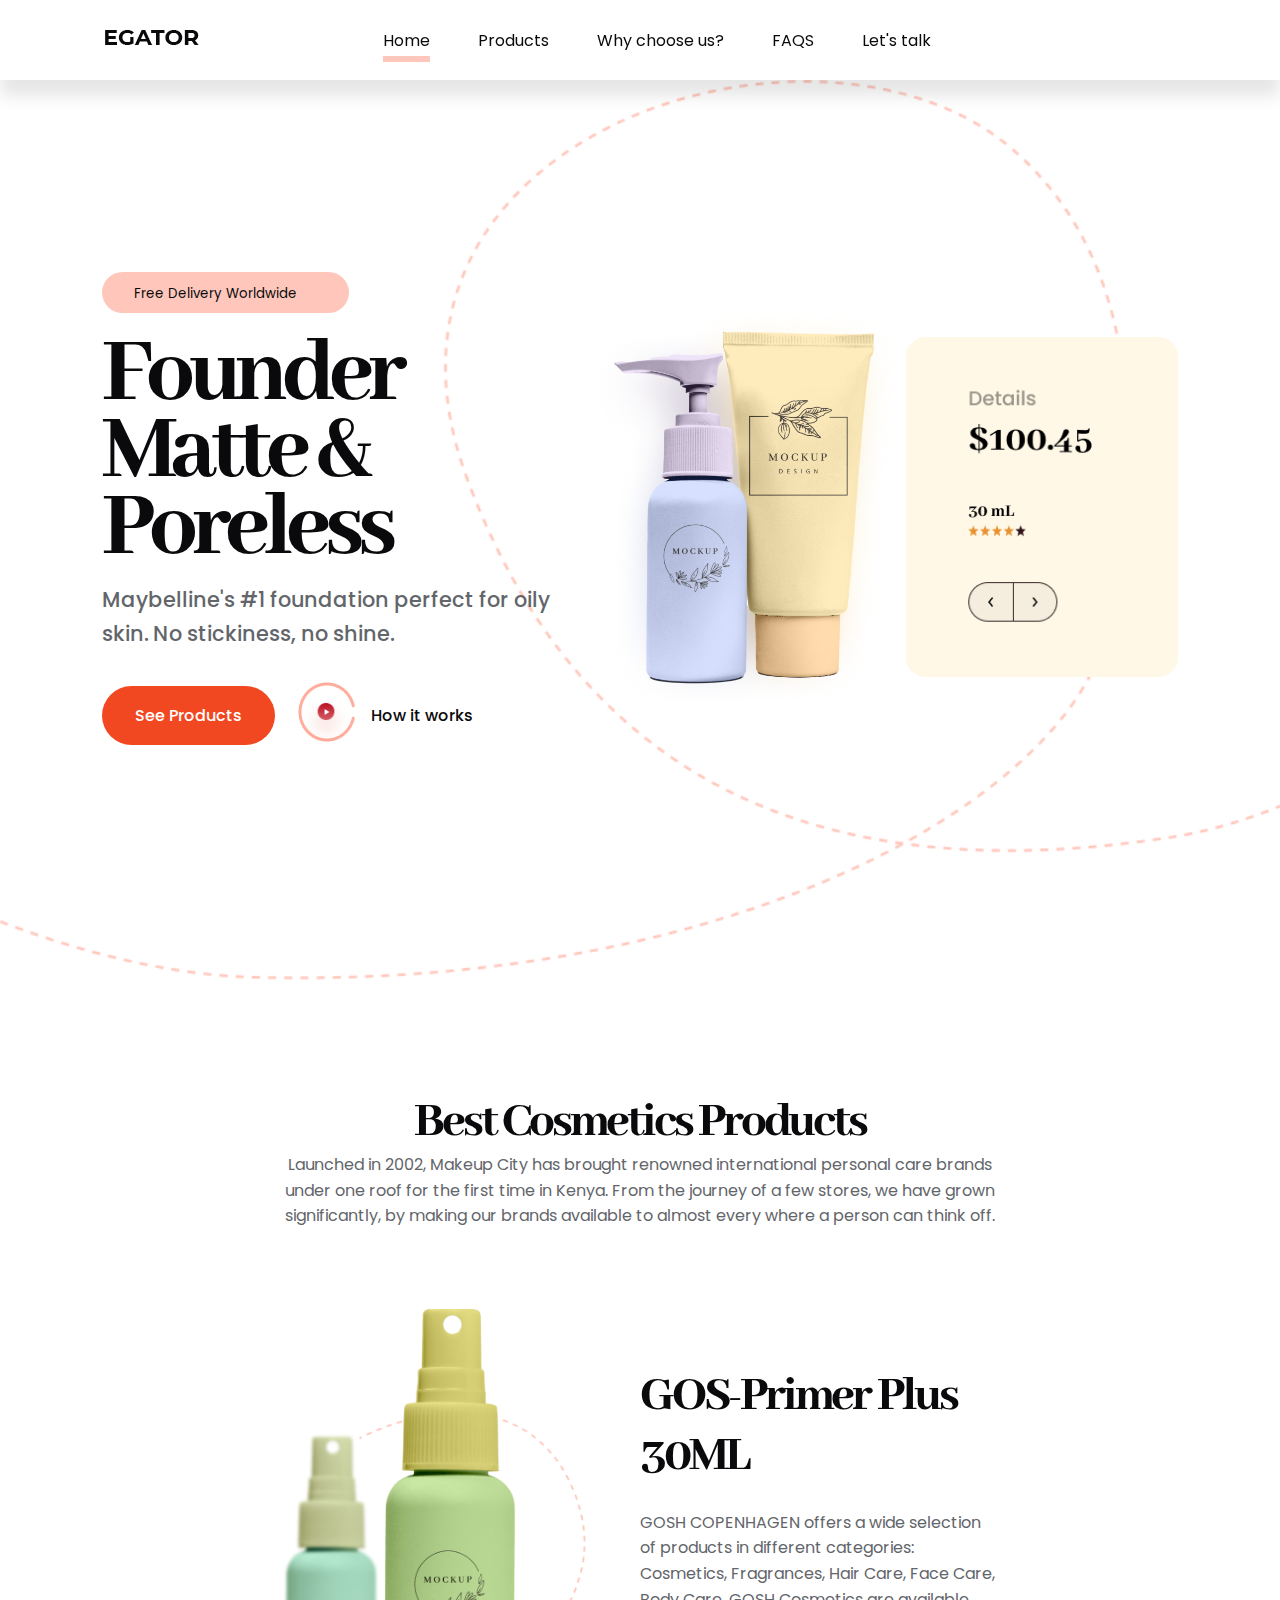
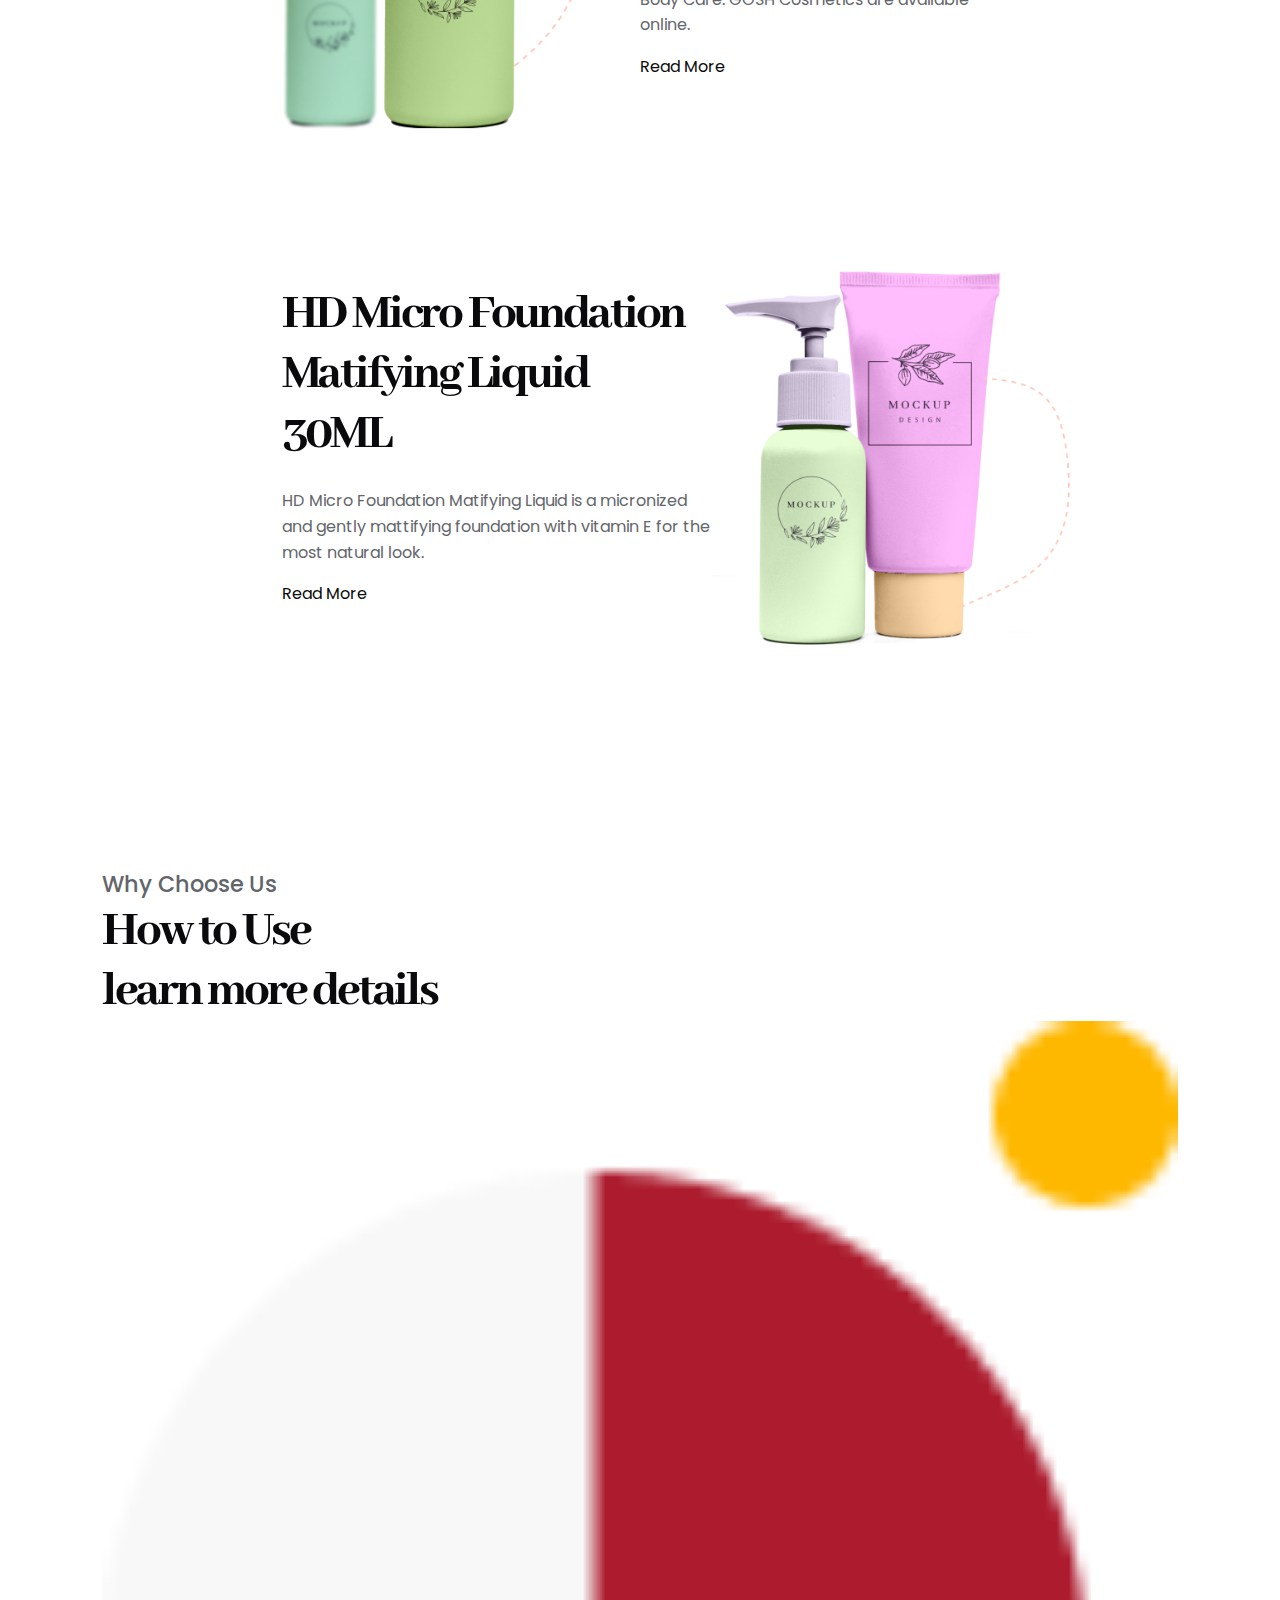
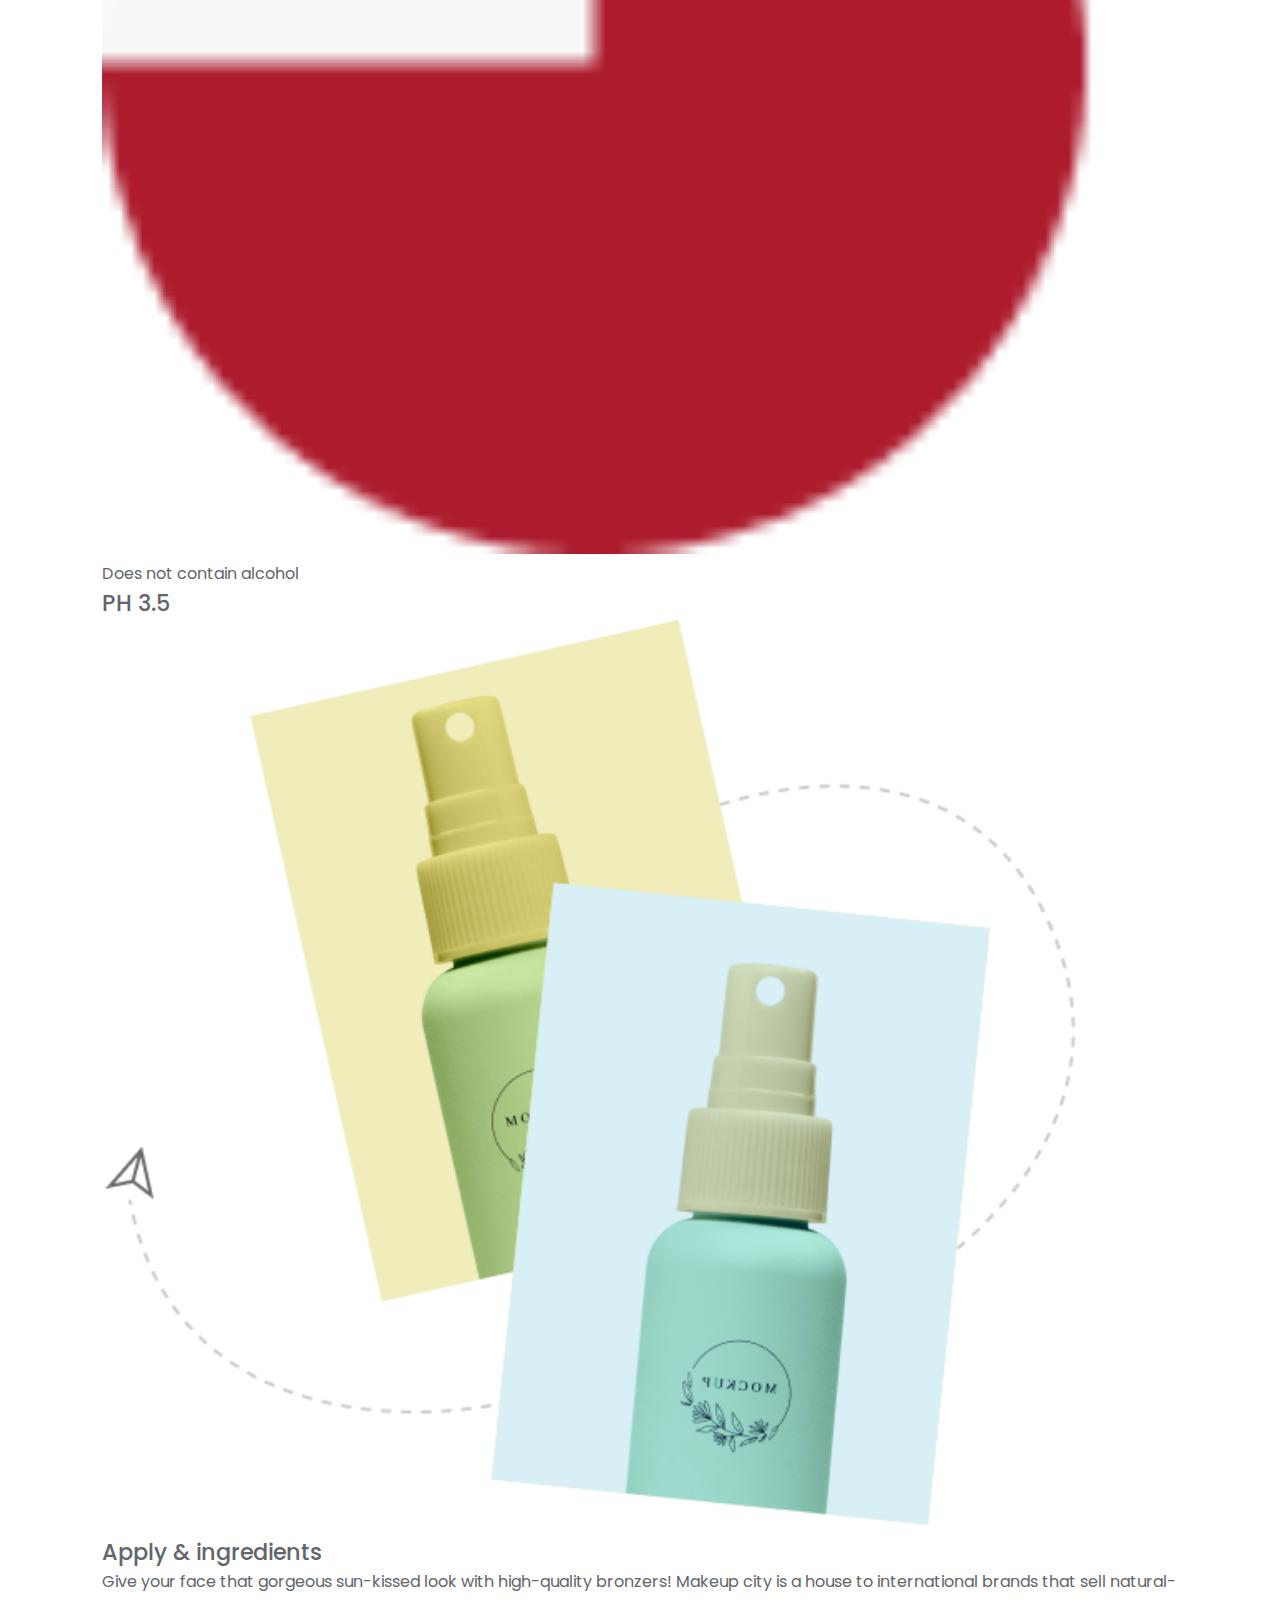
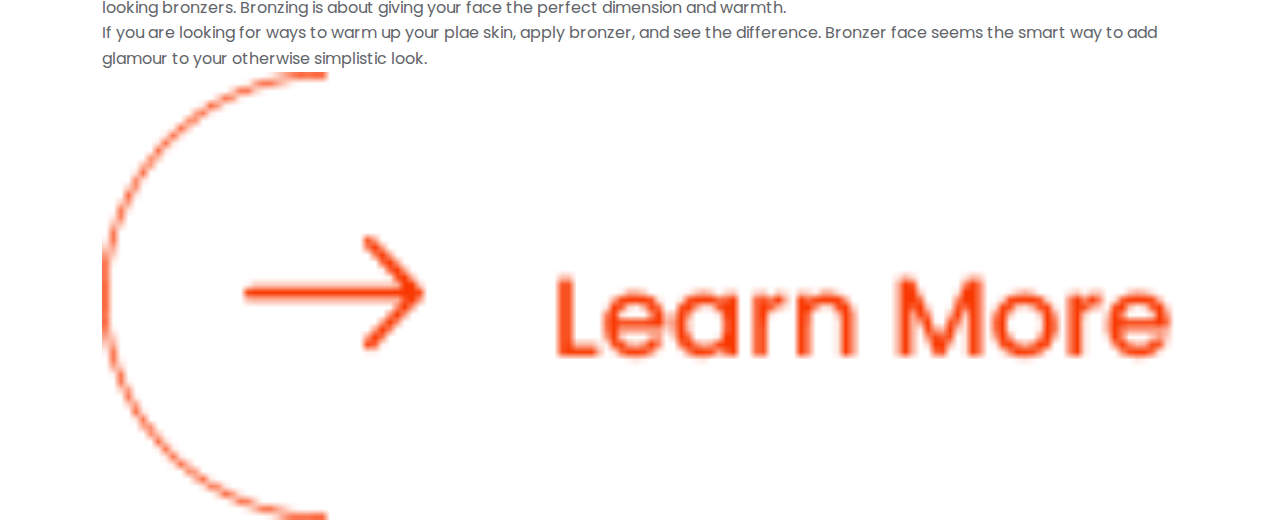
==== index.html @ 8efdef40 "Added markup for the why choose us section" ====
<!DOCTYPE html>
<html lang="en">
  <head>
    <meta charset="UTF-8" />
    <meta http-equiv="X-UA-Compatible" content="IE=edge" />
    <meta name="viewport" content="width=device-width, initial-scale=1.0" />
    <title>Responsive Multipage Website</title>
    <!-- ---ICONSCOUT--- -->
    <link
      rel="stylesheet"
      href="https://unicons.iconscout.com/release/v2.1.6/css/unicons.css"
    />

    <!-- ------GOOGLE FONTS---- -->
    <link rel="preconnect" href="https://fonts.googleapis.com" />
    <link rel="preconnect" href="https://fonts.gstatic.com" crossorigin />
    <link
      href="https://fonts.googleapis.com/css2?family=Abhaya+Libre:wght@800&display=swap"
      rel="stylesheet"
    />
    <link rel="preconnect" href="https://fonts.googleapis.com" />
    <link rel="preconnect" href="https://fonts.gstatic.com" crossorigin />
    <link
      href="https://fonts.googleapis.com/css2?family=Poppins:wght@300;400;500;600;700&display=swap"
      rel="stylesheet"
    />
    <!-- -----CUSTOM STYLESHEET----- -->
    <link rel="stylesheet" href="CSS/styles.css" />
  </head>
  <body>
    <!-- -----NAVBAR------ -->
    <nav>
      <div class="container">
        <a href="index.html" class="logo"
          ><img src="images/logo.png" alt=""
        /></a>
        <ul>
          <li><a href="index.html" class="active">Home</a></li>
          <li><a href="#products">Products</a></li>
          <li><a href="#why-choose-us">Why choose us?</a></li>
          <li><a href="faqs.html">FAQS</a></li>
          <li><a href="contact.html">Let's talk</a></li>
        </ul>
        <div class="icons">
          <a><i class="uil uil-search"></i></a>
          <a><i class="uil uil-shopping-basket"></i></a>
          <a><i class="uil uil-user"></i></a>
        </div>
        <button id="menu-btn"><i class="uil uil-bars"></i></button>
        <button class="close-btn"><i class="uil uil-multiply"></i></button>
      </div>
    </nav>
    <!-- -------NAVBAR END-------- -->

    <!-- ------HEADER SECTION----- -->
    <header>
      <div class="container">
        <div class="info">
          <div class="delivery">
            <small>Free Delivery Worldwide</small>
            <i class="uil uil-truck"></i>
          </div>
          <h1>Founder Matte & Poreless</h1>
          <p>
            Maybelline's #1 foundation perfect for oily skin. No stickiness, no
            shine.
          </p>
          <div class="cta">
            <a href="#products" class="btn btn-primary">See Products</a>
            <a href="#" id="show-commercial-btn"
              ><img src="images/play.png" />How it works</a
            >
          </div>
        </div>

        <div class="header-img">
          <img src="images/header.png" />
        </div>
        <div class="details">
          <img src="images/details.png" />
        </div>
      </div>
    </header>
    <!-- --------END OF HEADER--------- -->
    <section id="commercial">
      <div class="container">
        <video controls autoplay>
          <source src="images/commercial.mp4" type="video/mp4" />
        </video>
      </div>
    </section>
    <!-- ------END OF COMMERCIAL--------- -->

    <section id="products">
      <div class="container">
        <h2>Best Cosmetics Products</h2>
        <p>
          Launched in 2002, Makeup City has brought renowned international
          personal care brands under one roof for the first time in Kenya. From
          the journey of a few stores, we have grown significantly, by making
          our brands available to almost every where a person can think off.
        </p>
        <article>
          <div class="image">
            <img src="images/feature1.png" />
          </div>
          <div class="info">
            <h2>GOS-Primer Plus <br />30ML</h2>
            <p>
              GOSH COPENHAGEN offers a wide selection of products in different
              categories: Cosmetics, Fragrances, Hair Care, Face Care, Body
              Care. GOSH Cosmetics are available online.
            </p>
            <a href="#">Read More</a>
          </div>
        </article>
        <article>
          <div class="info">
            <h2>HD Micro Foundation Matifying Liquid<br />30ML</h2>
            <p>
              HD Micro Foundation Matifying Liquid is a micronized and gently
              mattifying foundation with vitamin E for the most natural look.
            </p>
            <a href="#">Read More</a>
          </div>
          <div class="image">
            <img src="images/feature2.png" />
          </div>
        </article>
      </div>
    </section>

    <!-- ----------END OF PRODUCTS------- -->

    <section id="why-choose-us">
      <div class="container">
        <div class="head">
          <div class="left">
            <h4>Why Choose Us</h4>
            <h2>How to Use<br />learn more details</h2>
          </div>
          <div class="right">
            <div class="image">
              <img src="images/load.png" alt="" />
            </div>
            <div>
              <p>Does not contain alcohol</p>
              <h4>PH 3.5</h4>
            </div>
          </div>
        </div>
        <article>
          <div class="image">
            <img src="images/why choose us.png" alt="" />
          </div>
          <div class="info">
            <h4>Apply & ingredients</h4>
            <p>
              Give your face that gorgeous sun-kissed look with high-quality
              bronzers! Makeup city is a house to international brands that sell
              natural-looking bronzers. Bronzing is about giving your face the
              perfect dimension and warmth.
            </p>
            <p>
              If you are looking for ways to warm up your plae skin, apply
              bronzer, and see the difference. Bronzer face seems the smart way
              to add glamour to your otherwise simplistic look.
            </p>
            <a href="#"><img src="images/learn more.png" alt=""></a>
          </div>
        </article>
      </div>
    </section>
    <!-- -----END OF WHY CHOOSE US SECTION----- -->
  </body>
</html>
---- CSS/styles.css ----
:root {
  --color-primary: #f24822;
  --color-primary-variant: #ffc7bb;
  --color-black: #0a0a0c;
  --color-dark: #62656a;
  --color-white: #fff;
  --color-light: rgba(255, 255, 255, 0.8);

  --width: 84%;
  --mobile-width: 92%;
}

* {
  margin: 0;
  padding: 0;
  outline: 0;
  border: 0;
  text-decoration: none;
  list-style: none;
  box-sizing: border-box;
  scroll-behavior: smooth;
}

html {
  scroll-behavior: smooth;
}

body {
  font-family: "Poppins", sans-serif;
  color: var(--color-dark);
  background: var(--color-white);
}

.container {
  width: var(--width);
  margin: 0 auto;
}

img {
  width: 100%;
}

a {
  color: var(--color-black);
  transition: all 300ms ease;
}

h1,
h2,
h3,
h4,
h5 {
  color: var(--color-black);
  font-family: "Abhaya Libre", serif;
  font-weight: 800;
}

h1 {
  font-size: 6rem;
  letter-spacing: -0.4rem;
  line-height: 0.8;
}

h2 {
  font-size: 3.2rem;
  letter-spacing: -0.2rem;
}

h3 {
  font-size: 2rem;
}

h4,
h5 {
  font-size: 1.4rem;
  font-family: "poppins", sans-serif;
  font-weight: 500;
  color: var(--color-dark);
}

h5 {
  font-size: 0.9rem;
}

p {
  line-height: 1.6;
}

.btn {
  padding: 1rem 2rem;
  border-radius: 3rem;
  font-weight: 500;
  background: var(--color-black);
  color: var(--color-white);
  border: 1px solid transparent;
  cursor: pointer;
  transition: all 300ms ease;
}

.btn:hover {
  background: var(--color-white);
  color: var(--color-black);
  border: 1px solid var(--color-black);
}

.btn-primary {
  background: var(--color-primary);
  color: var(--color-white);
}

section {
  max-width: 100vw;
  padding: 12rem 0 0;
}

/* ------NAVBAR------- */
nav {
  width: 100vw;
  height: 5rem;
  display: grid;
  place-items: center;
  position: fixed;
  z-index: 2;
  background: #fff;
  box-shadow: 0 1rem 1rem rgba(0,0,0,0.1);
}
nav button {
  display: none;
}
nav .container {
  display: flex;
  justify-content: space-between;
  align-items: center;
}
nav .container ul {
  display: flex;
  gap: 3rem;
}
nav .container ul a {
  padding: 0 0 0.3rem;
}
nav .container ul a.active{
  border-bottom: 6px solid var(--color-primary-variant);
}
nav .container ul a:hover{
  color: var(--color-primary-variant);
}
nav .icons{
  display: flex;
  gap: 2rem;
  font-size: 1.2rem;
}


/* ----------HEADER------- */
header{
  background: url(../images/hvector.png) no-repeat center center/cover;
  height: 100vh;
  max-width: 100vw;
  position: relative;
  top: 5rem;
  display: grid;
  place-items: center;
}
header .container{
  display: grid;
  grid-template-columns: 30rem auto 17rem;
  align-items: center;
  max-height: 100%;
  margin-top: -3%;
}
header .container .info .delivery{
  background: var(--color-primary-variant);
  width: max-content;
  padding: 0.5rem 2rem;
  border-radius: 2rem;
  color: var(--color-black);
  margin-bottom: 1.5rem;
}
header .container .info .delivery i {
  display: inline-block;
  transform: rotateY(180deg);
  margin-left: 1rem;
}
header .container .info p{
  font-size: 1.3rem;
  font-weight: 500;
  margin: 1rem 0 2rem;
}
header .container .info .cta{
  display: flex;
  align-items: center;
}
header .container .info .cta img{
  width: 3.6rem;
  transition: all 300ms ease;
}
header .container .info .cta a:last-child{
  display: flex;
  align-items: center;
  gap: 1rem;
  margin-left: 1.4rem;
  color: var(--color-black);
  font-weight: 500;
}
header .container .info .cta a:last-child:hover{
  color:var(--color-dark);
}
header .container .info .cta a:last-child:hover img{
  filter: saturate(0);
}

/* -----COMMERCIAL------ */
section#commercial{
  background: var(--color-primary-variant);
  width: 100vw;
  height: 100vh;
  position: fixed;
  top: 0;
  left: 0;
  z-index: 10;
  padding: 0;
  display: grid;
  place-items: center;
  display: none;
}
section#commercial .container{
  width: 74%;
  box-shadow: 0 2rem 3rem rgba(0, 0, 0, 0.5);
}
section#commercial .container video{
  width: 100%;
}

/* ------PRODUCTS------ */
section#products .container{
  width: 56%;
}
section#products .container > h2,
section#products .container > p{
  text-align: center;
}
section#products article{
  display: grid;
  grid-template-columns: repeat(2, 1fr);
  align-items: center;
  margin-top: 5rem;
}
section#products article p{
  margin: 1.5rem 0 1rem;
}
section#products article:last-child{
  grid-template-columns: 60% 40%;
}
section#products article:last-child .image{
  margin-right: -8rem;
}
section#products a:hover{
  text-decoration: underline;
}
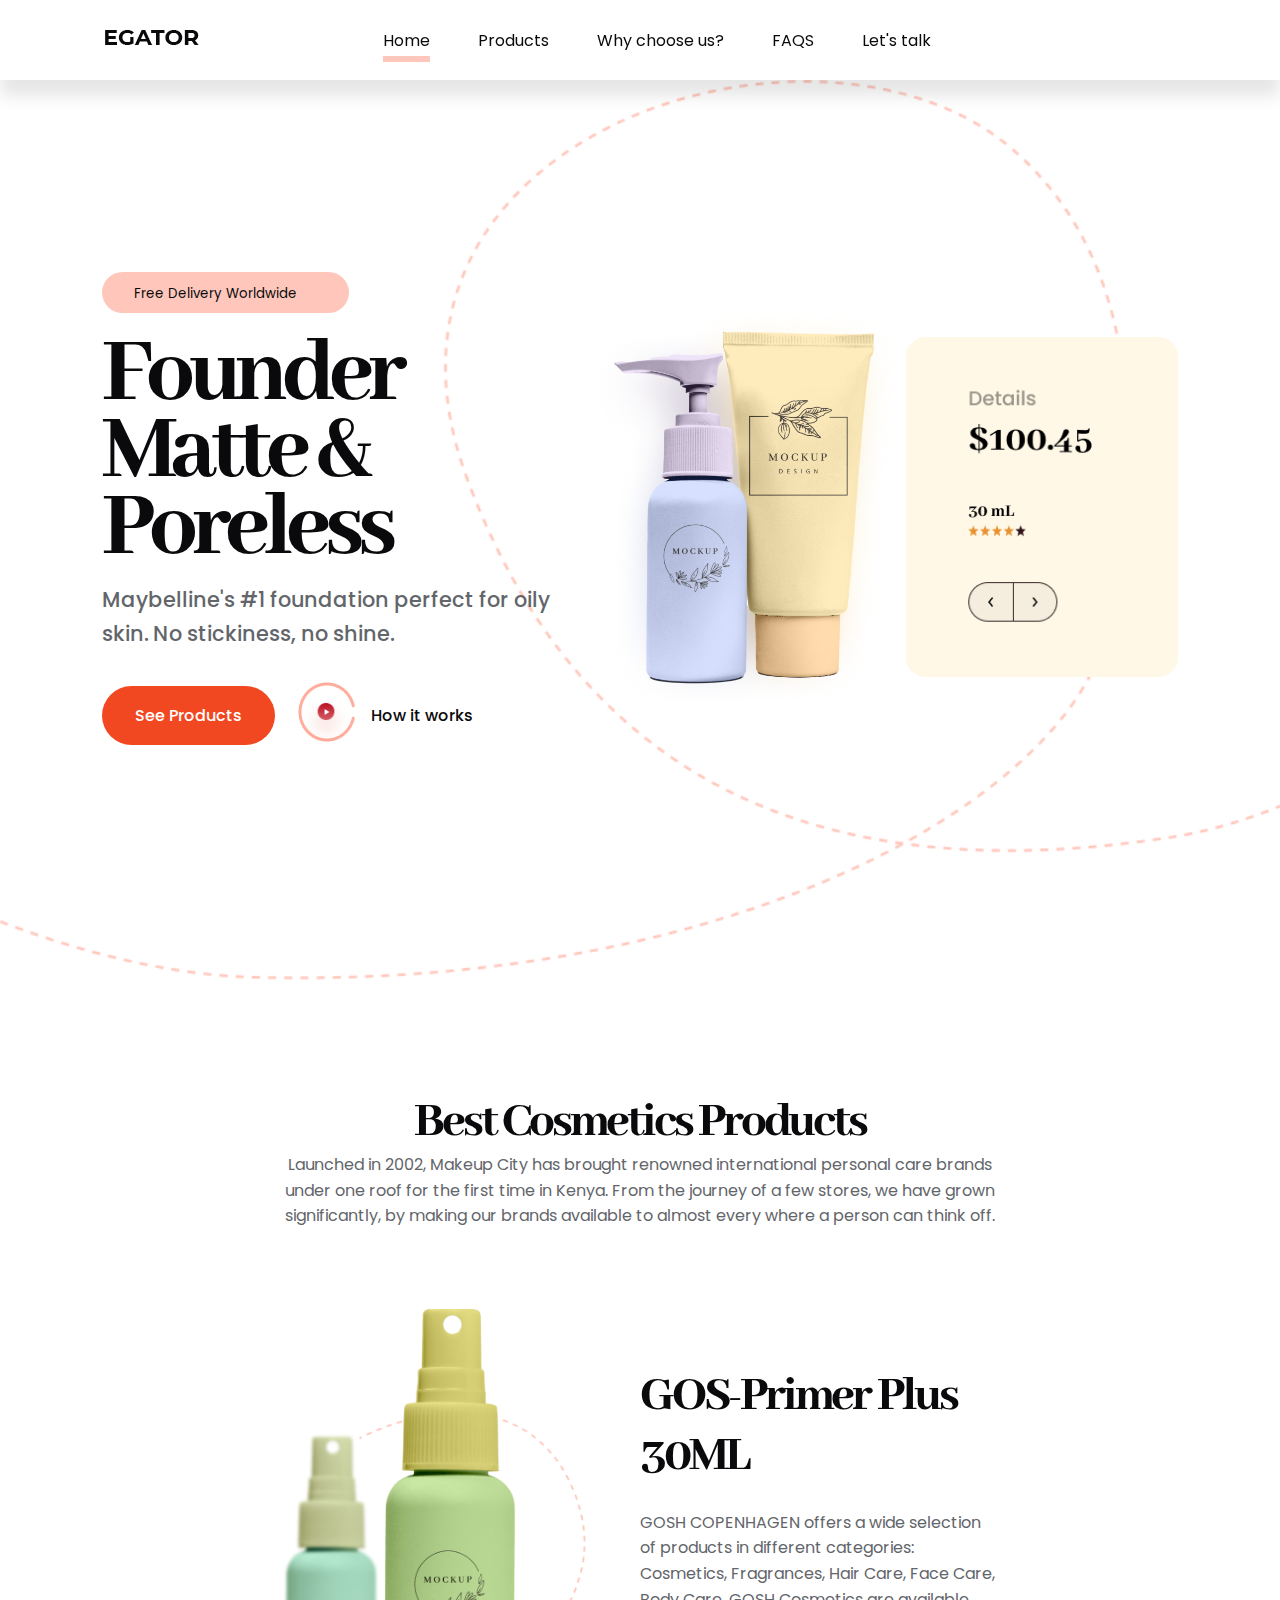
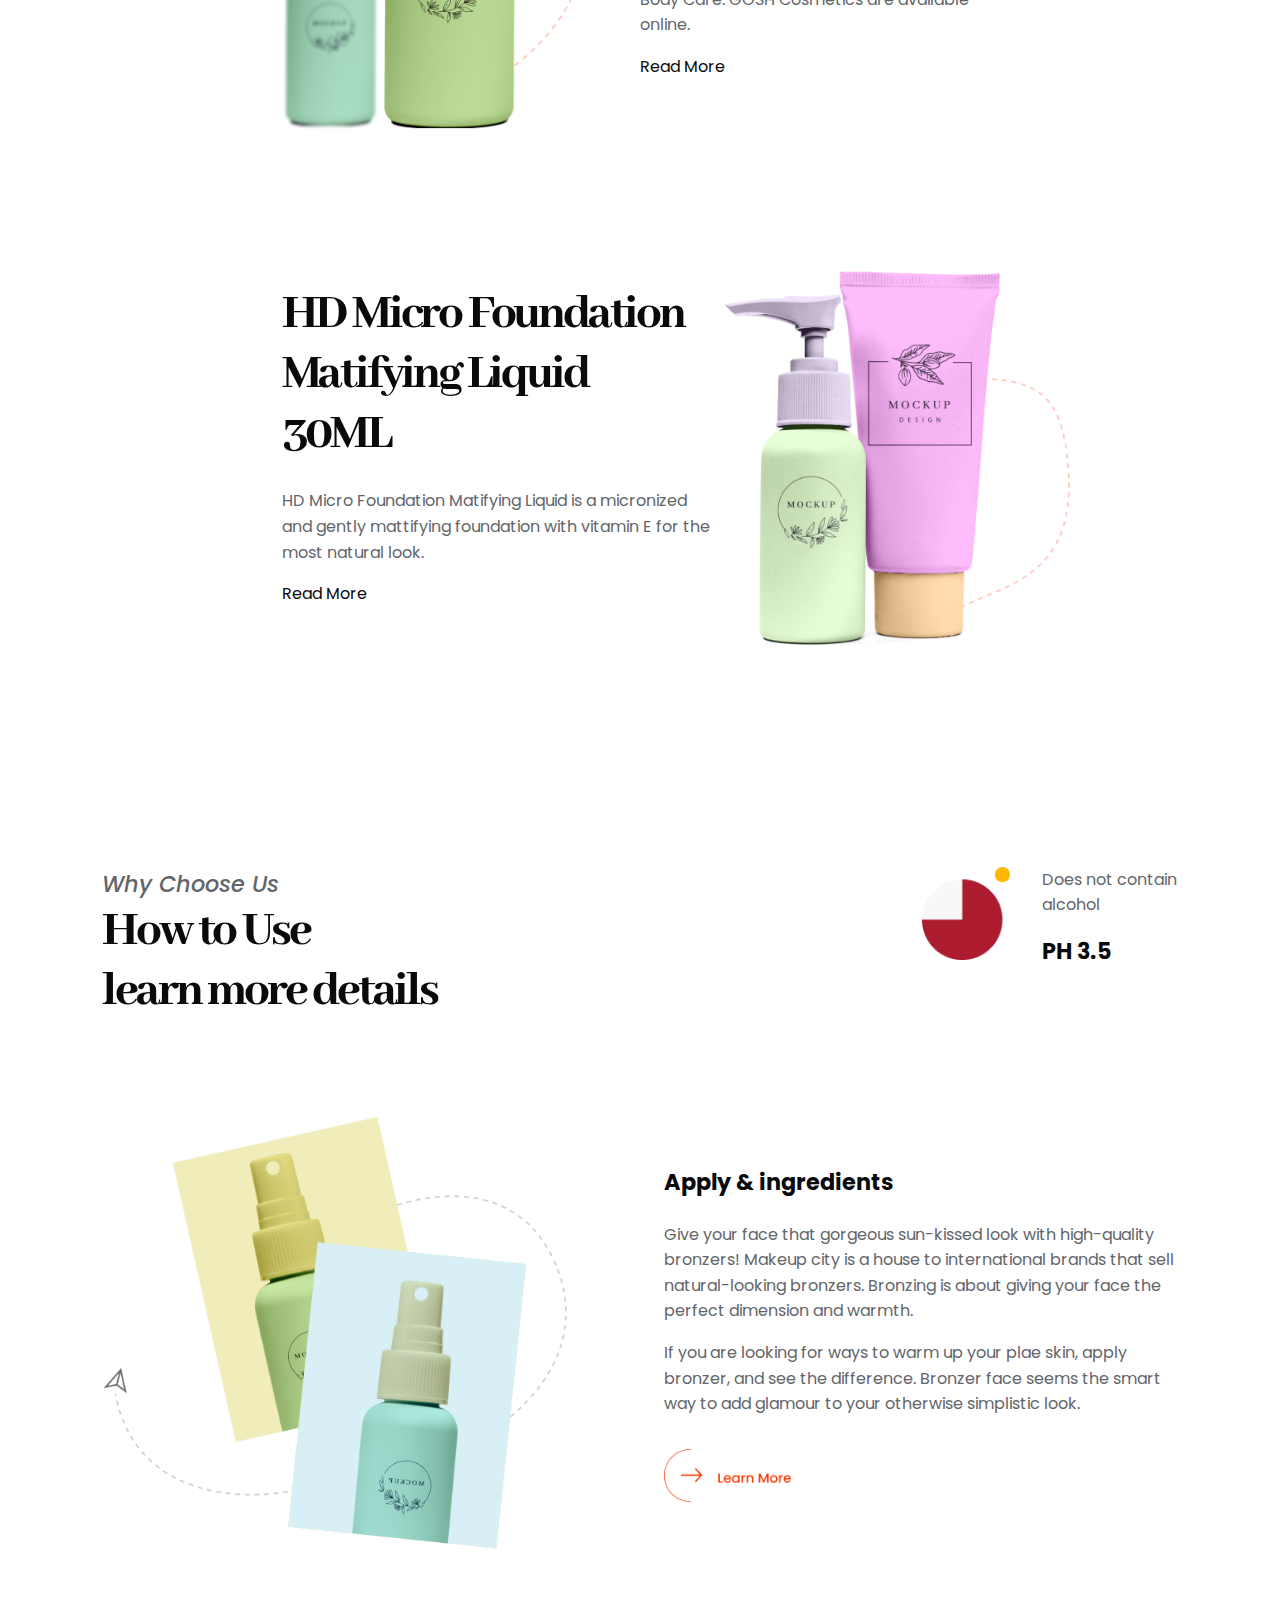
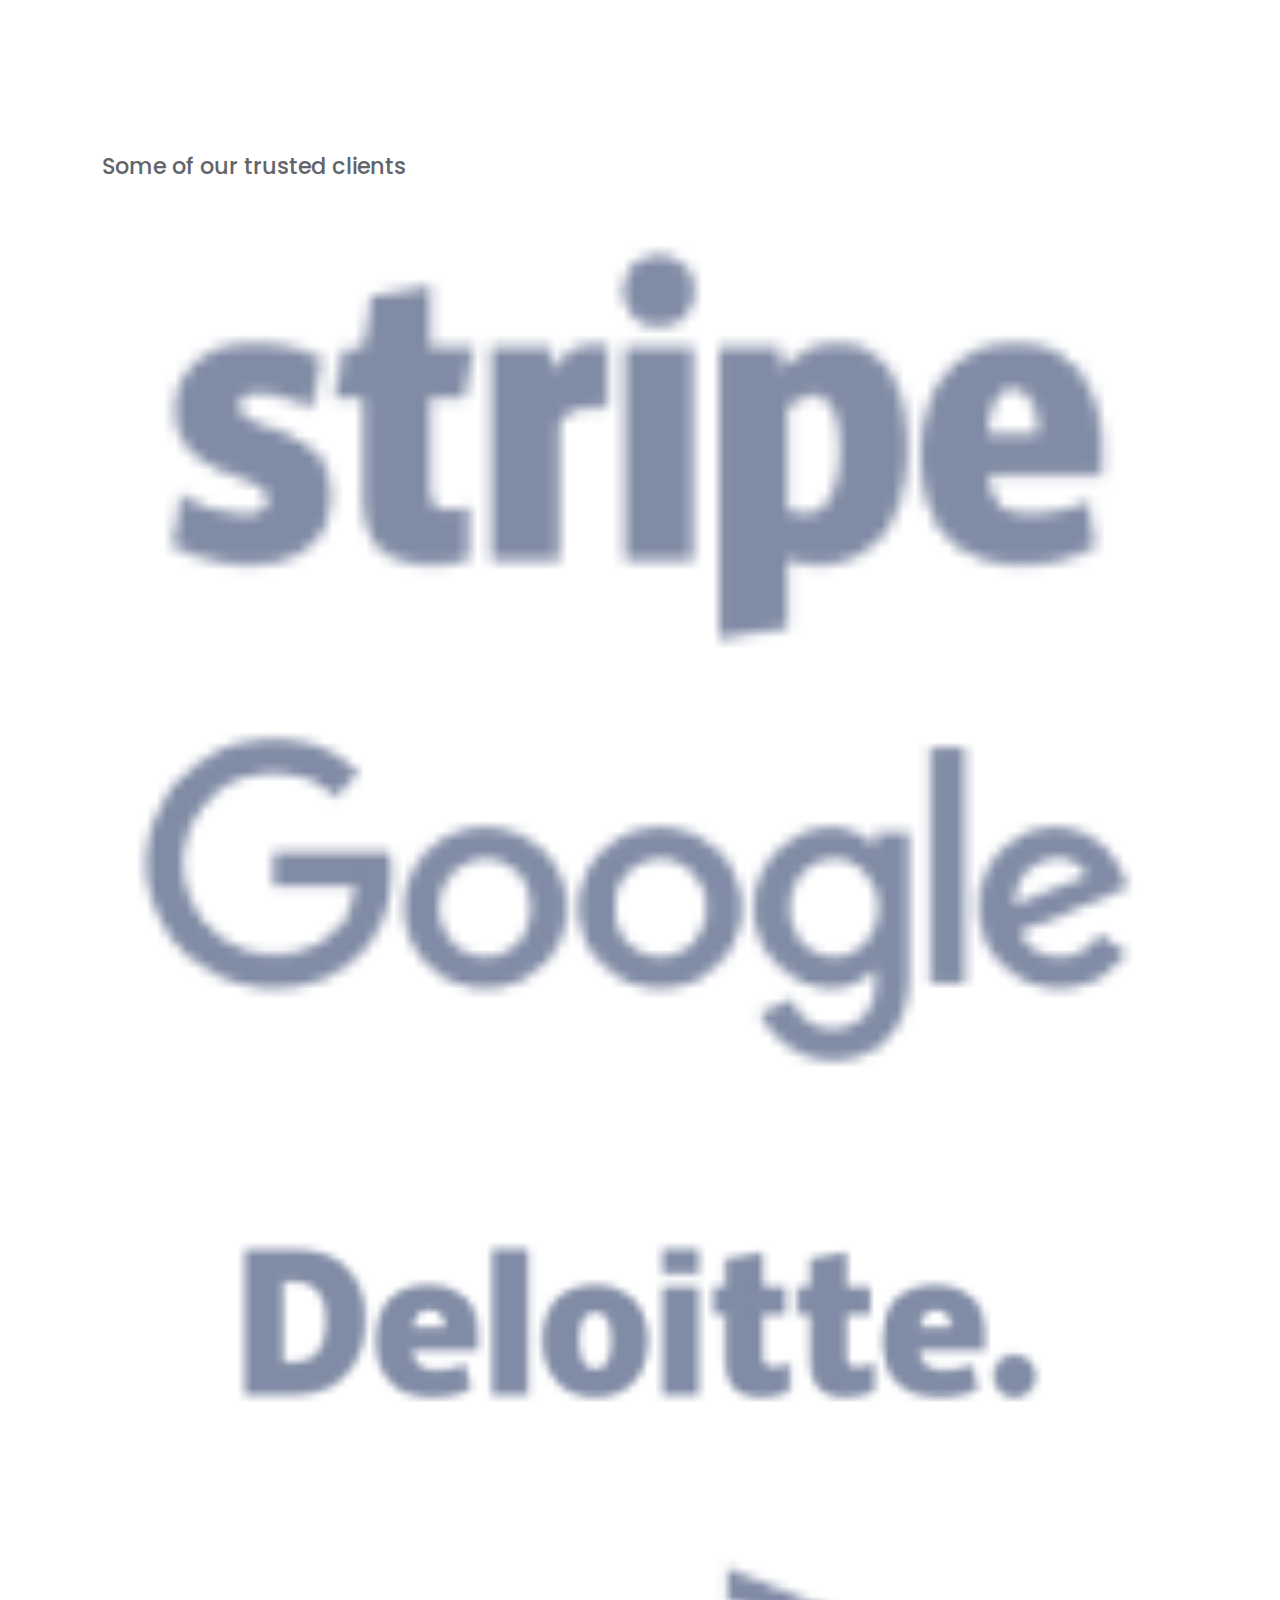
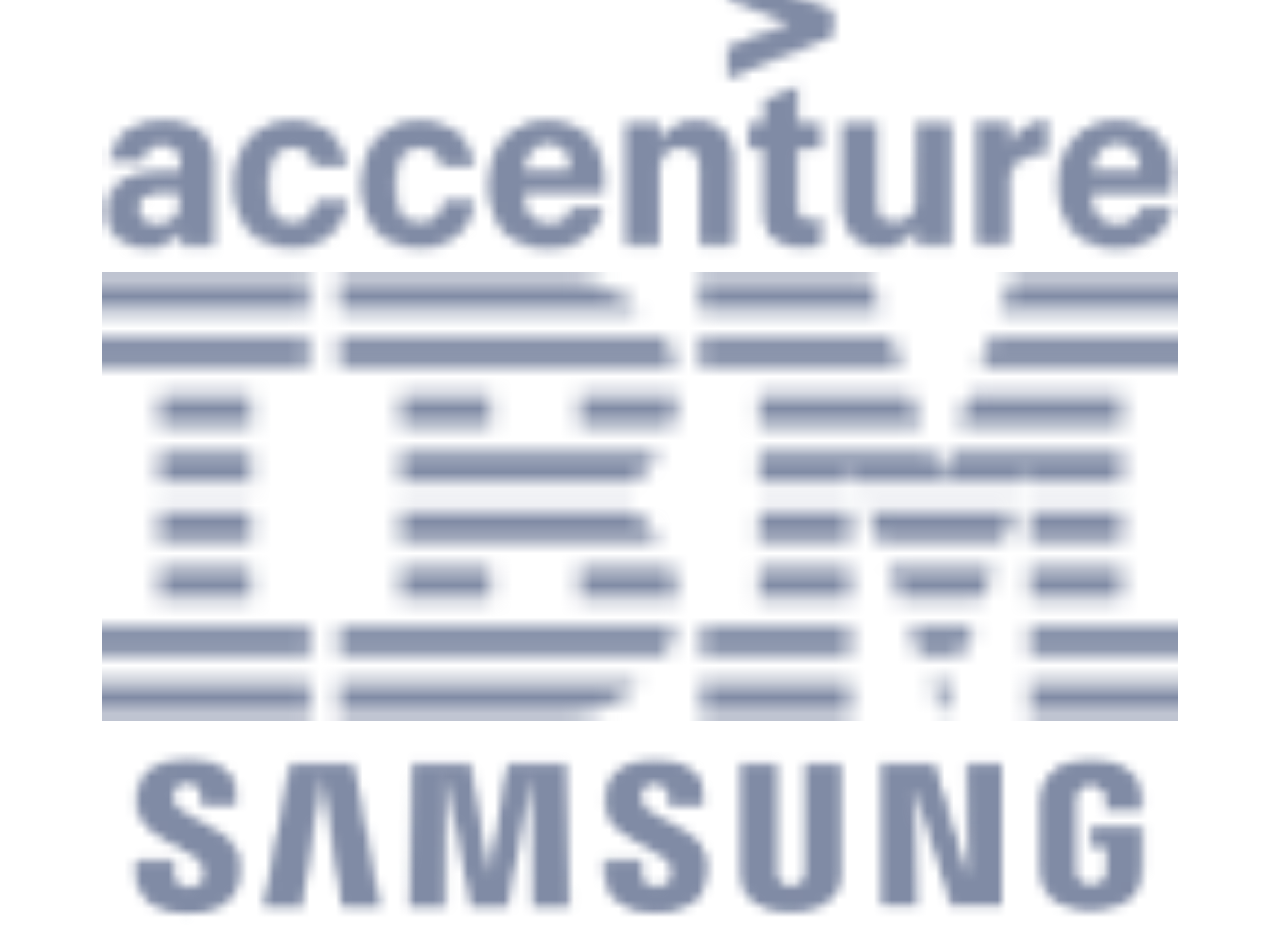
==== commit 8bfa3b9b: "Added Markup for Trusted Clients" ====
--- a/index.html
+++ b/index.html
@@ -172,5 +172,20 @@
       </div>
     </section>
     <!-- -----END OF WHY CHOOSE US SECTION----- -->
+
+    <section id="trusted-clients">
+      <div class="container">
+        <h4>Some of our trusted clients</h4>
+        <div class="clients">
+          <div><img src="images/client1.png"></div>
+          <div><img src="images/client2.png"></div>
+          <div><img src="images/client3.png"></div>
+          <div><img src="images/client4.png"></div>
+          <div><img src="images/client5.png"></div>
+          <div><img src="images/client6.png"></div>
+        </div>
+      </div>
+    </section>
+    <!-- ------END OF TRUSTED CLIENTS----- -->
   </body>
 </html>
--- a/CSS/styles.css
+++ b/CSS/styles.css
@@ -257,4 +257,53 @@
 }
 section#products a:hover{
   text-decoration: underline;
-}+}
+
+/* --------WHY CHOOSE US ------- */
+section#why-choose-us .container .head{
+  display: flex;
+  justify-content: space-between;
+}
+section#why-choose-us .container .head .left h4{
+  font-style: italic;
+}
+section#why-choose-us .container .head .right{
+  display: flex;
+  gap: 2rem;
+  width: 16rem;
+}
+section#why-choose-us .container .head .right .image{
+  width: 8rem;
+}
+section#why-choose-us .container .head .right h4{
+  margin-top: 1rem;
+  color: var(--color-black);
+  font-weight: 700;
+}
+section#why-choose-us .container article{
+  display: grid;
+  grid-template-columns: repeat(2, 1fr);
+  align-items: center;
+  gap: 3rem;
+  margin-top: 6rem;
+}
+section#why-choose-us .container article h4{
+margin-bottom: 1.4rem;
+color: var(--color-black);
+font-weight: 700;
+}
+section#why-choose-us .container article p{
+  margin-bottom: 1rem;
+}
+section#why-choose-us .container article a{
+  display: inline-block;
+  margin-top: 1rem;
+}
+section#why-choose-us .container article a img{
+  width: 8rem;
+  transition: all 300ms ease;
+}
+
+section#why-choose-us .container article a:hover img{
+  filter: saturate(0);
+}
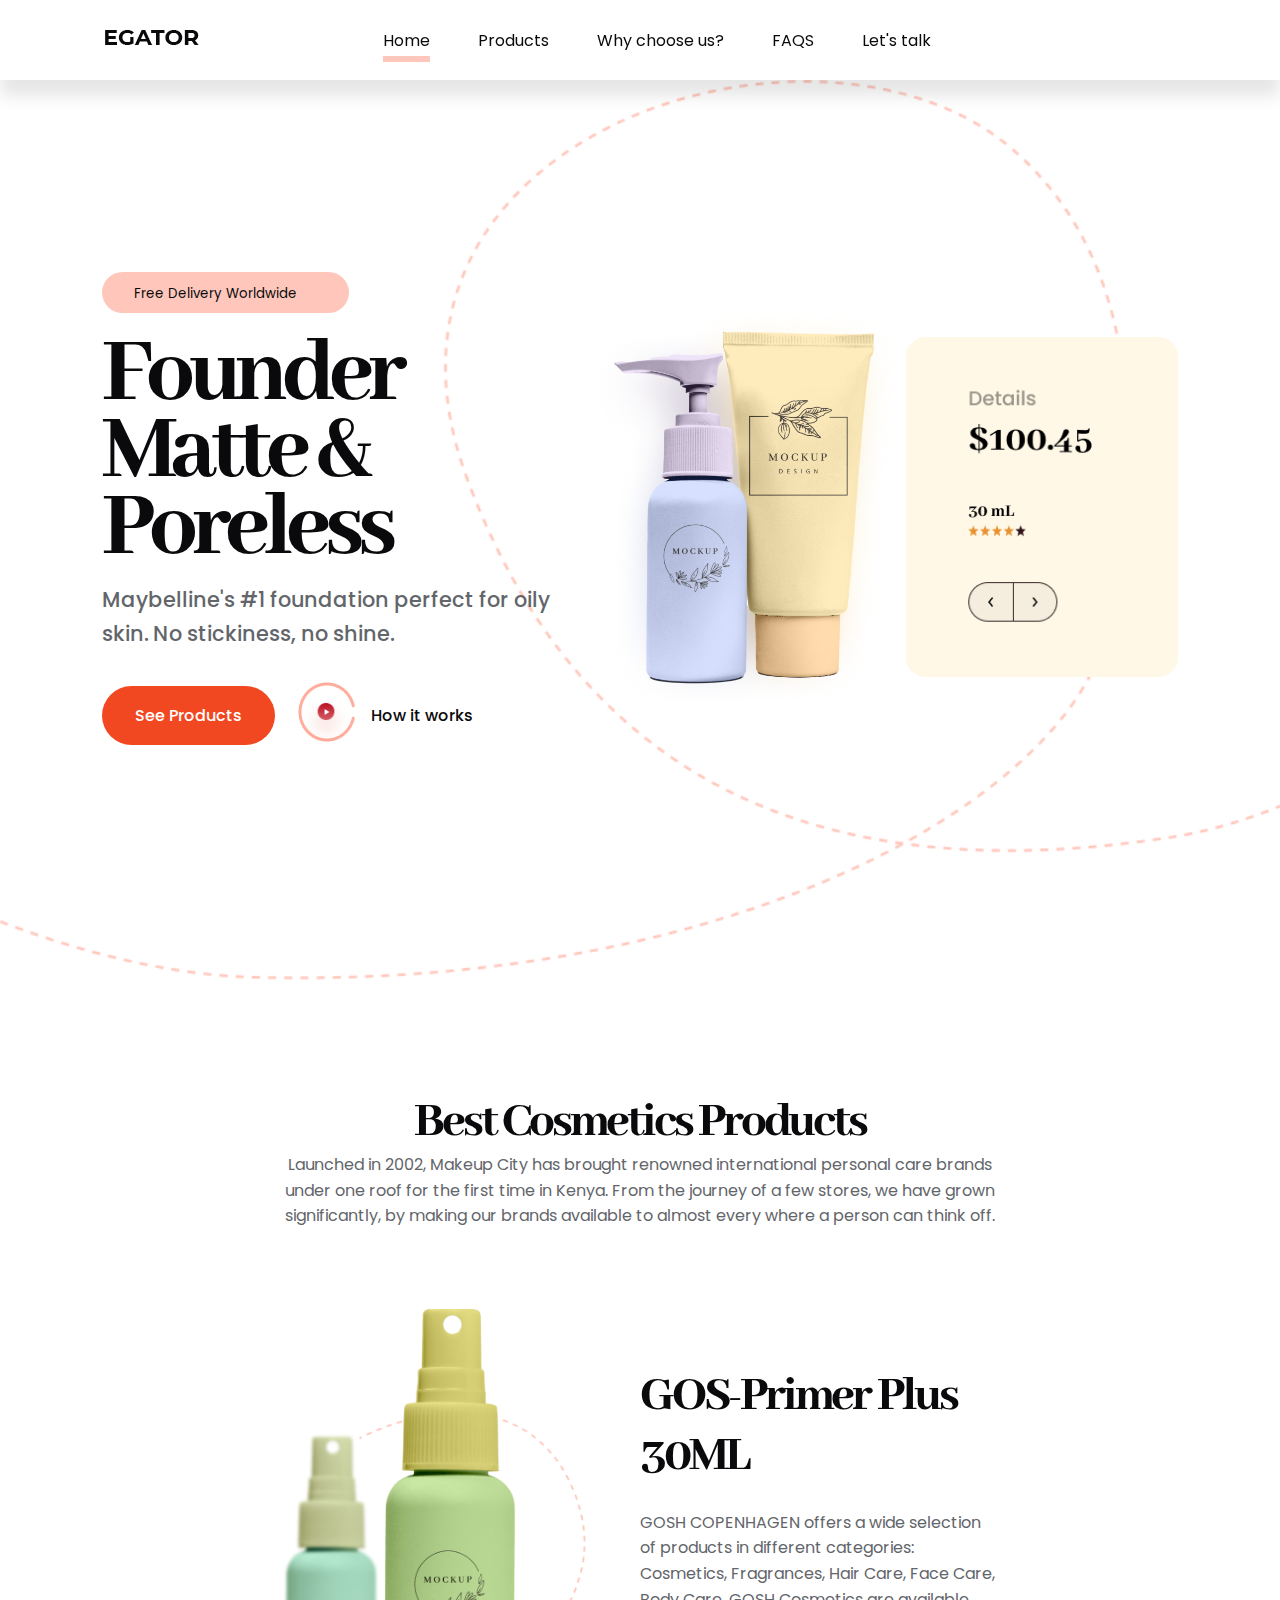
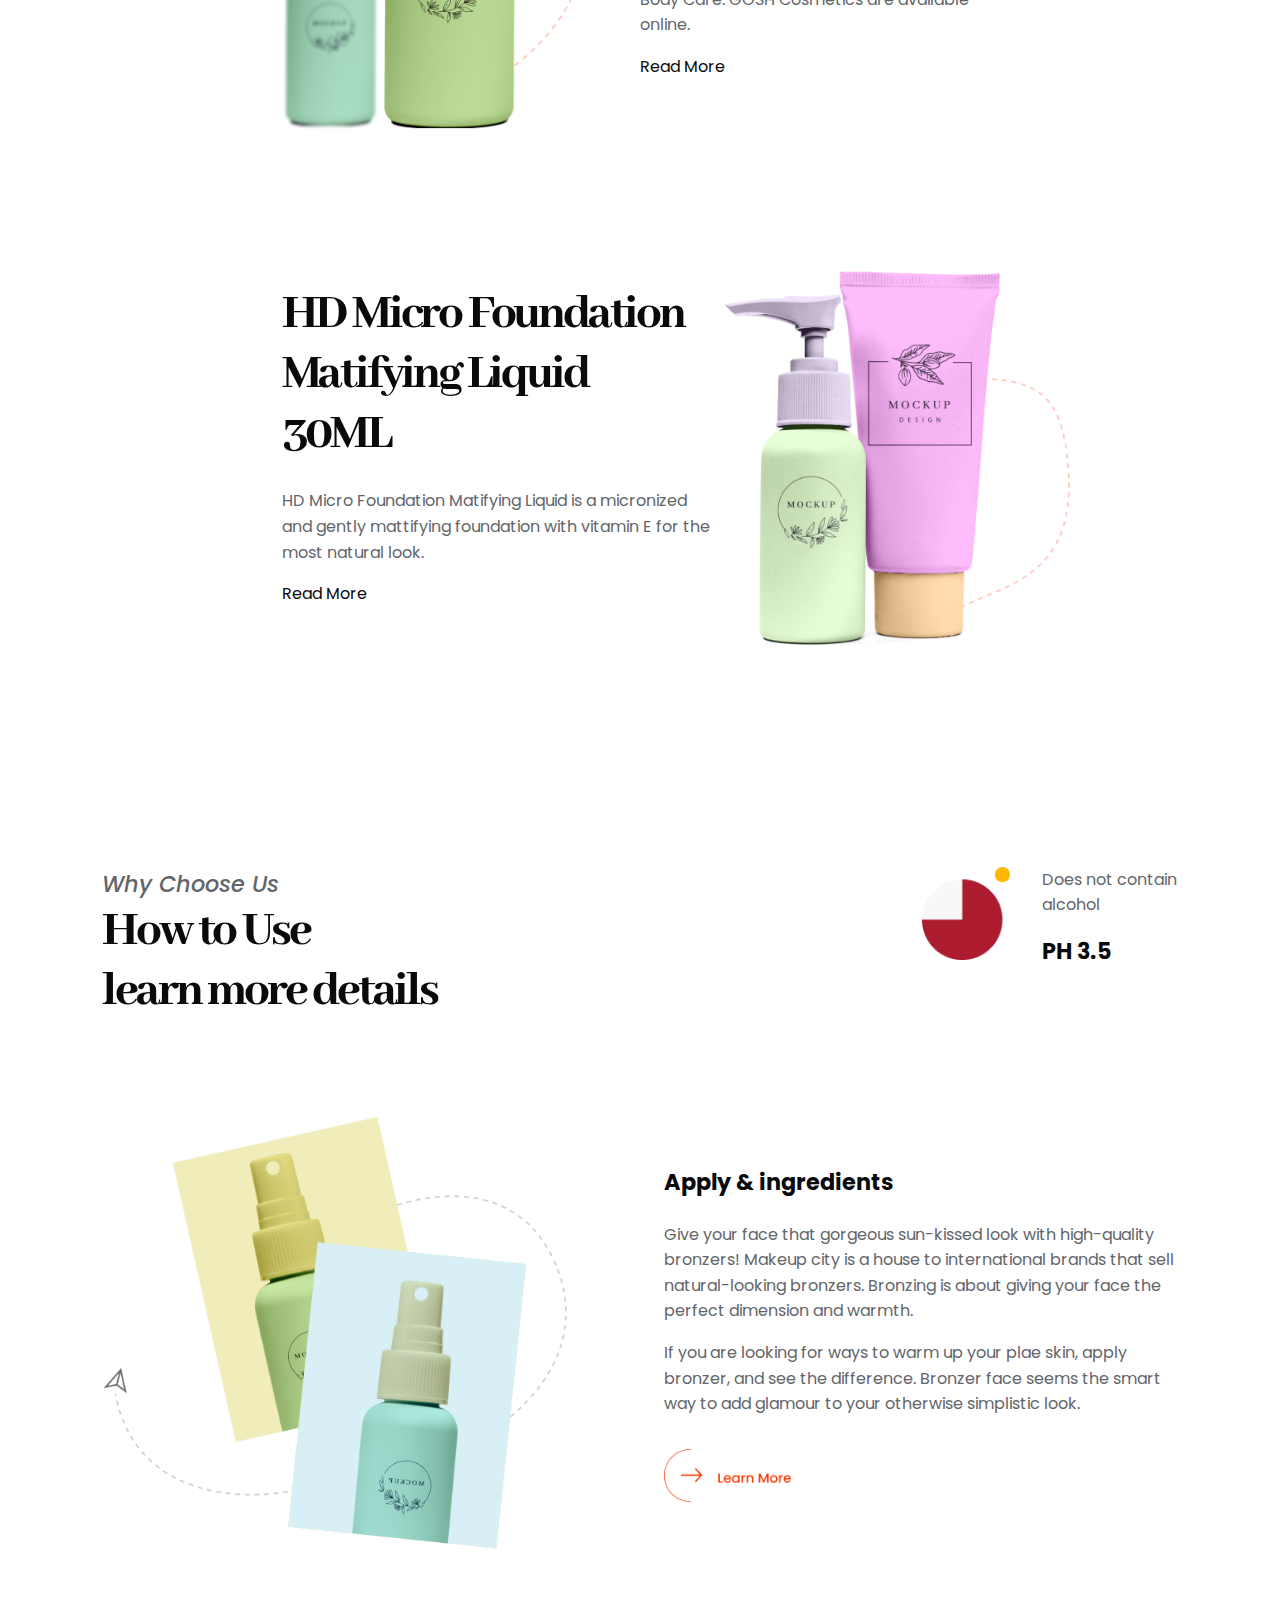
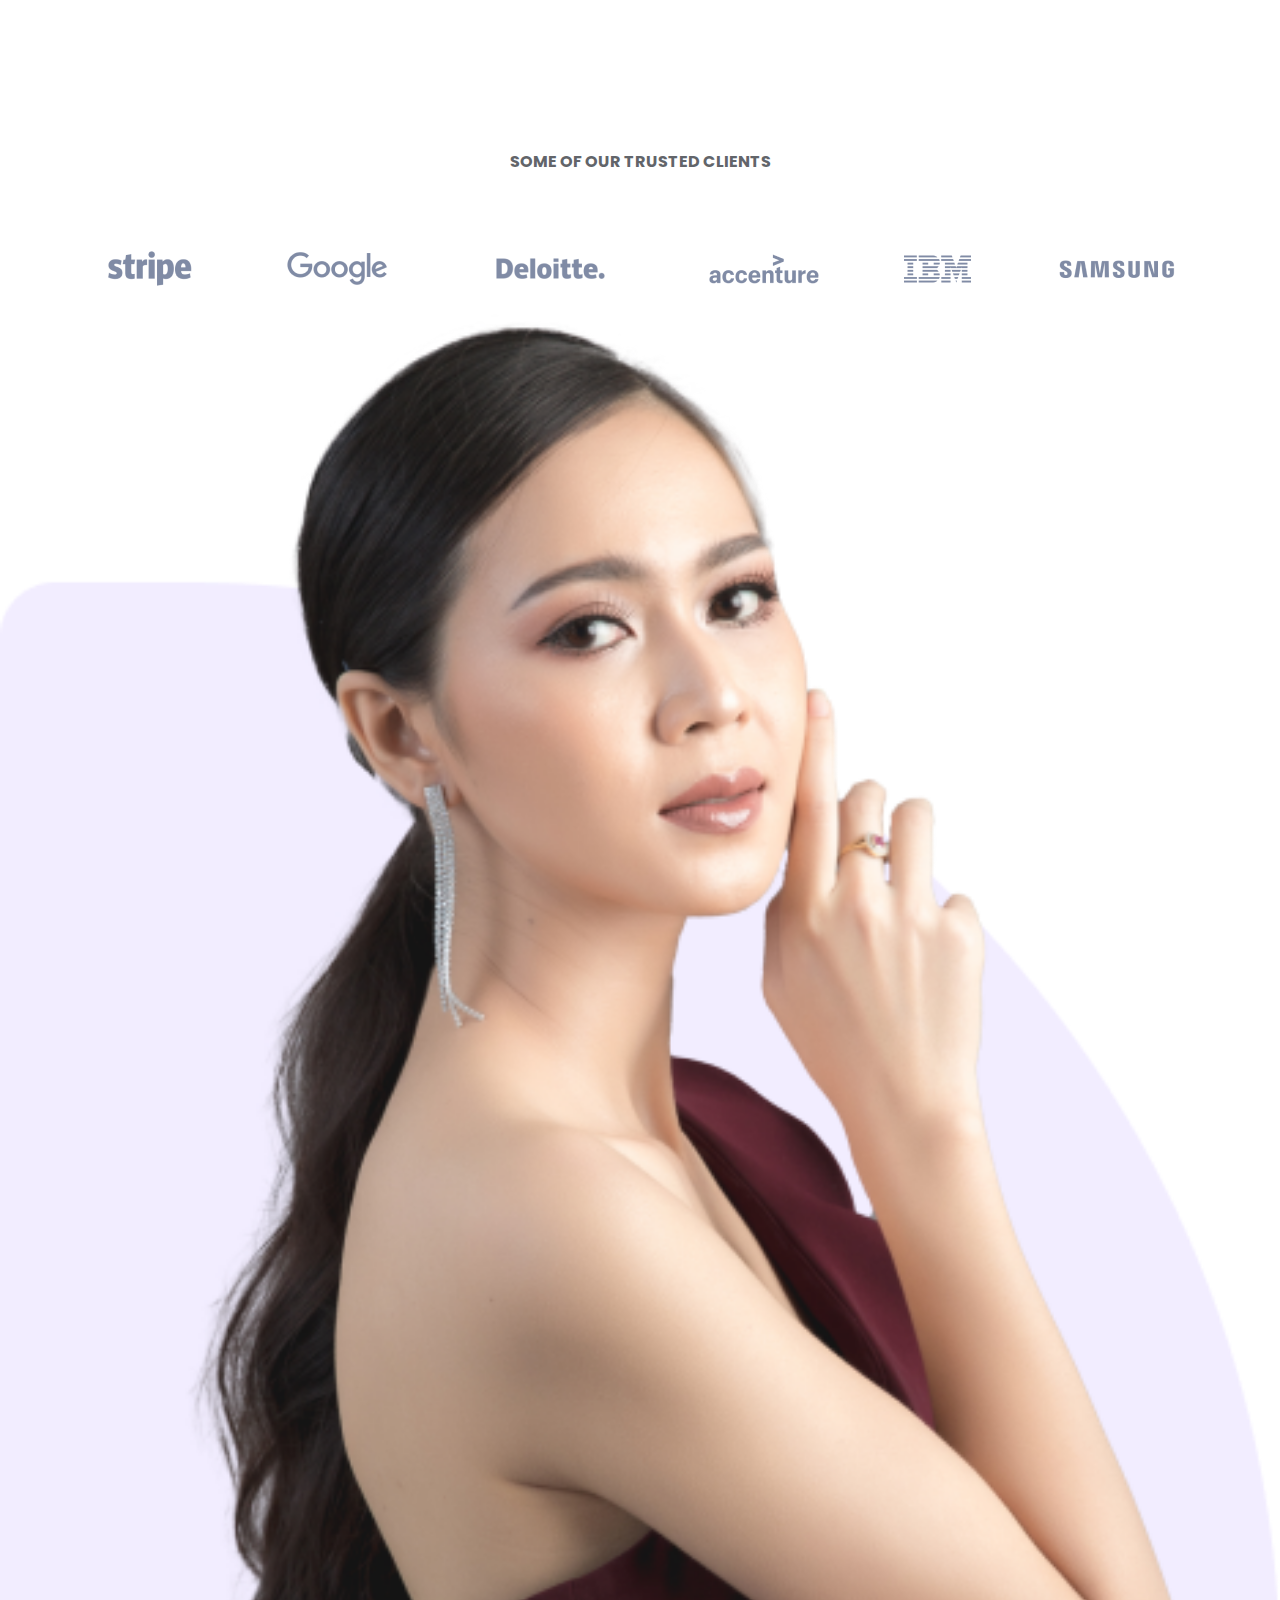
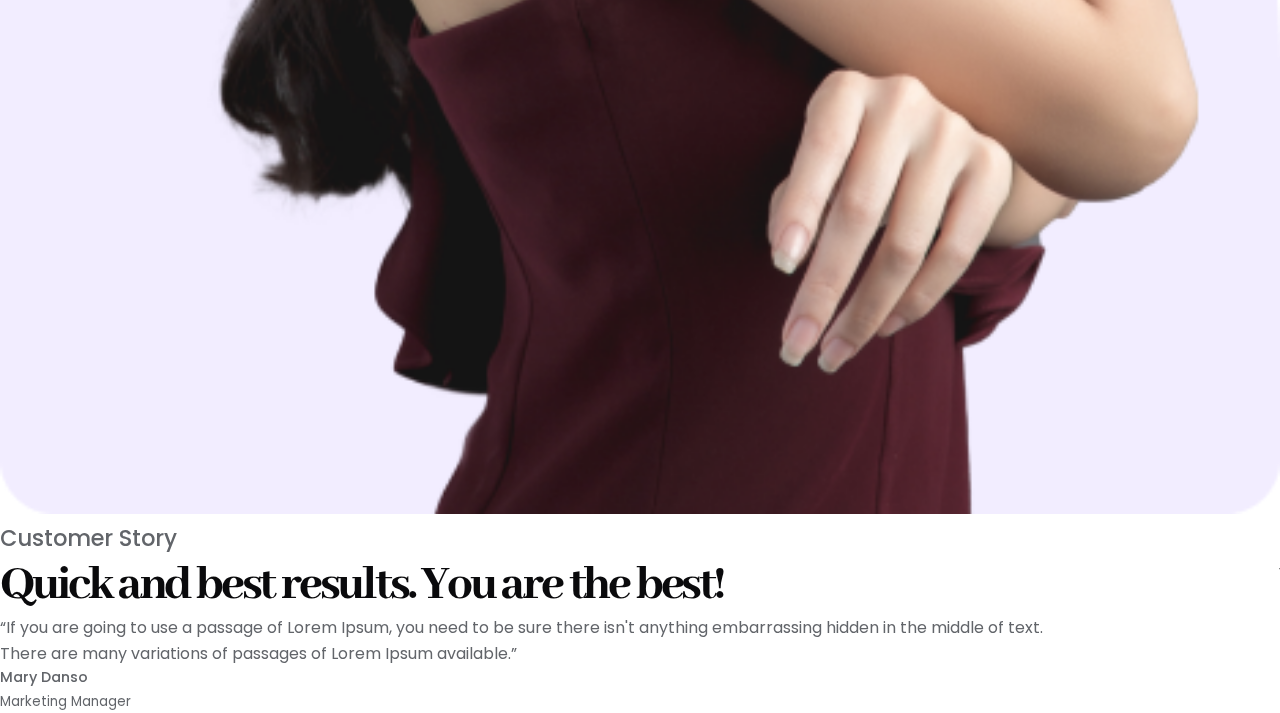
==== commit 071406de: "Added Testimonials section Markup" ====
--- a/index.html
+++ b/index.html
@@ -10,7 +10,6 @@
       rel="stylesheet"
       href="https://unicons.iconscout.com/release/v2.1.6/css/unicons.css"
     />
-
     <!-- ------GOOGLE FONTS---- -->
     <link rel="preconnect" href="https://fonts.googleapis.com" />
     <link rel="preconnect" href="https://fonts.gstatic.com" crossorigin />
@@ -23,6 +22,11 @@
     <link
       href="https://fonts.googleapis.com/css2?family=Poppins:wght@300;400;500;600;700&display=swap"
       rel="stylesheet"
+    />
+    <!-- ----SWIPERJS CDN---- -->
+    <link
+      rel="stylesheet"
+      href="https://cdn.jsdelivr.net/npm/swiper/swiper-bundle.min.css"
     />
     <!-- -----CUSTOM STYLESHEET----- -->
     <link rel="stylesheet" href="CSS/styles.css" />
@@ -166,7 +170,7 @@
               bronzer, and see the difference. Bronzer face seems the smart way
               to add glamour to your otherwise simplistic look.
             </p>
-            <a href="#"><img src="images/learn more.png" alt=""></a>
+            <a href="#"><img src="images/learn more.png" alt="" /></a>
           </div>
         </article>
       </div>
@@ -177,15 +181,84 @@
       <div class="container">
         <h4>Some of our trusted clients</h4>
         <div class="clients">
-          <div><img src="images/client1.png"></div>
-          <div><img src="images/client2.png"></div>
-          <div><img src="images/client3.png"></div>
-          <div><img src="images/client4.png"></div>
-          <div><img src="images/client5.png"></div>
-          <div><img src="images/client6.png"></div>
+          <div><img src="images/client1.png" /></div>
+          <div><img src="images/client2.png" /></div>
+          <div><img src="images/client3.png" /></div>
+          <div><img src="images/client4.png" /></div>
+          <div><img src="images/client5.png" /></div>
+          <div><img src="images/client6.png" /></div>
         </div>
       </div>
     </section>
     <!-- ------END OF TRUSTED CLIENTS----- -->
+    <section class="swiper mySwiper">
+      <div class="swiper-wrapper">
+        <article class="swiper-slide">
+          <div class="image">
+            <img src="./images/testimonial1.png" />
+          </div>
+          <div class="details">
+            <h4>Customer Story</h4>
+            <h2>Quick and best results. You are the best!</h2>
+            <p>
+              “If you are going to use a passage of Lorem Ipsum, you need to be
+              sure there isn't anything embarrassing hidden in the middle of
+              text.
+            </p>
+            <p>
+              There are many variations of passages of Lorem Ipsum available.”
+            </p>
+            <h5>Mary Danso</h5>
+            <small>Marketing Manager</small>
+          </div>
+        </article>
+
+        <article class="swiper-slide">
+          <div class="image">
+            <img src="./images/testimonial2.png" />
+          </div>
+          <div class="details">
+            <h4>Customer Story</h4>
+            <h2>Works Magic. Love the smell as well!</h2>
+            <p>
+              “If you are going to use a passage of Lorem Ipsum, you need to be
+              sure there isn't anything embarrassing hidden in the middle of
+              text.
+            </p>
+            <p>
+              There are many variations of passages of Lorem Ipsum available.”
+            </p>
+            <h5>Ernest Achiever</h5>
+            <small>Hand Model</small>
+          </div>
+        </article>
+
+        <article class="swiper-slide">
+          <div class="image">
+            <img src="./images/testimonial3.png" />
+          </div>
+          <div class="details">
+            <h4>Customer Story</h4>
+            <h2>Very affordable and reliable. Love it!</h2>
+            <p>
+              “If you are going to use a passage of Lorem Ipsum, you need to be
+              sure there isn't anything embarrassing hidden in the middle of
+              text.
+            </p>
+            <p>
+              There are many variations of passages of Lorem Ipsum available.”
+            </p>
+            <h5>Rebecca Daniels</h5>
+            <small>Student</small>
+          </div>
+        </article>
+      </div>
+      <div class="swiper-pagination"></div>
+    </section>
+
+    <!-- -----END OF TESTIMONIALS--- -->
+    <!-- ------SWIPERJS CDN----- -->
+    <script src="https://cdn.jsdelivr.net/npm/swiper/swiper-bundle.min.js"></script>
+    <script src="JS/main.js"></script>
   </body>
 </html>
--- a/CSS/styles.css
+++ b/CSS/styles.css
@@ -307,3 +307,18 @@
 section#why-choose-us .container article a:hover img{
   filter: saturate(0);
 }
+
+/* ------TRUSTED CLIENTS----- */
+section#trusted-clients h4{
+  text-align: center;
+  text-transform: uppercase;
+  font-size: 1rem;
+  font-weight: 700;
+}
+section#trusted-clients .clients{
+  display: flex;
+  align-items: center;
+  justify-content: space-between;
+  margin-top: 4rem;
+}
+
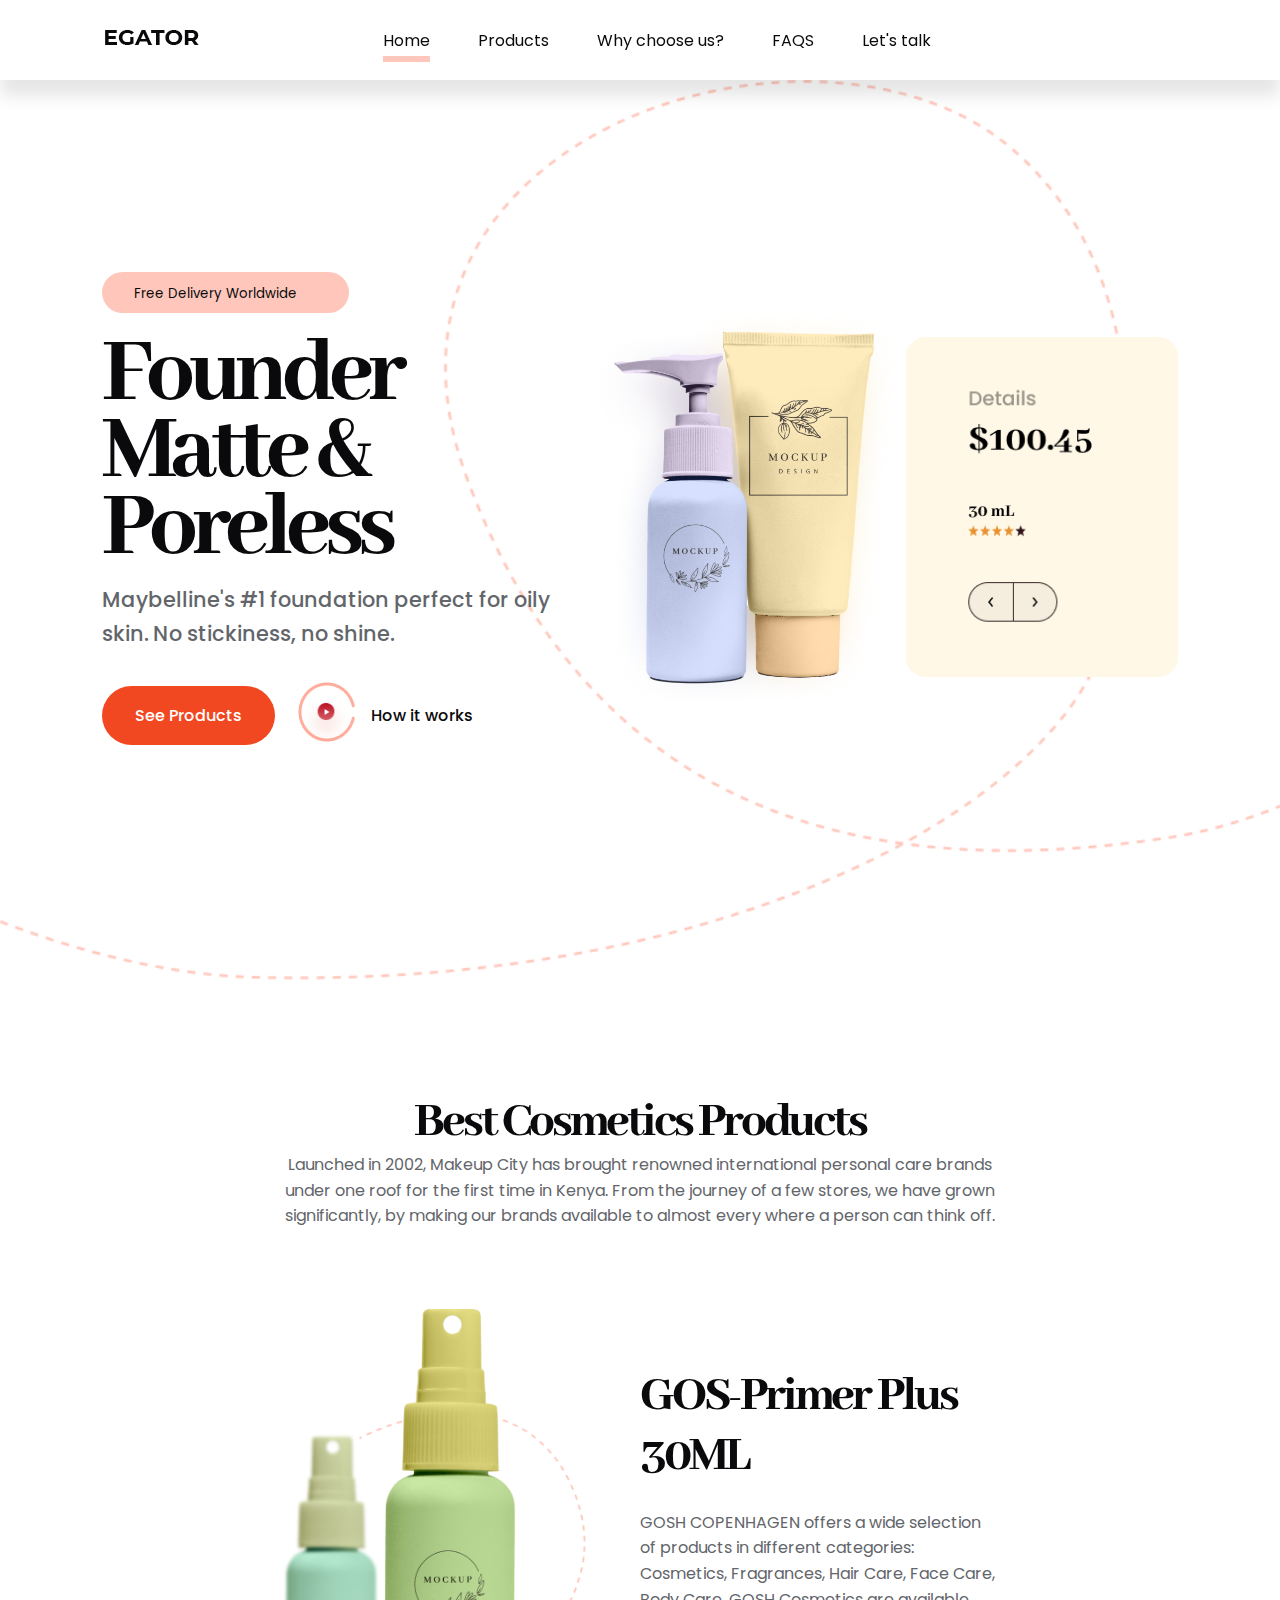
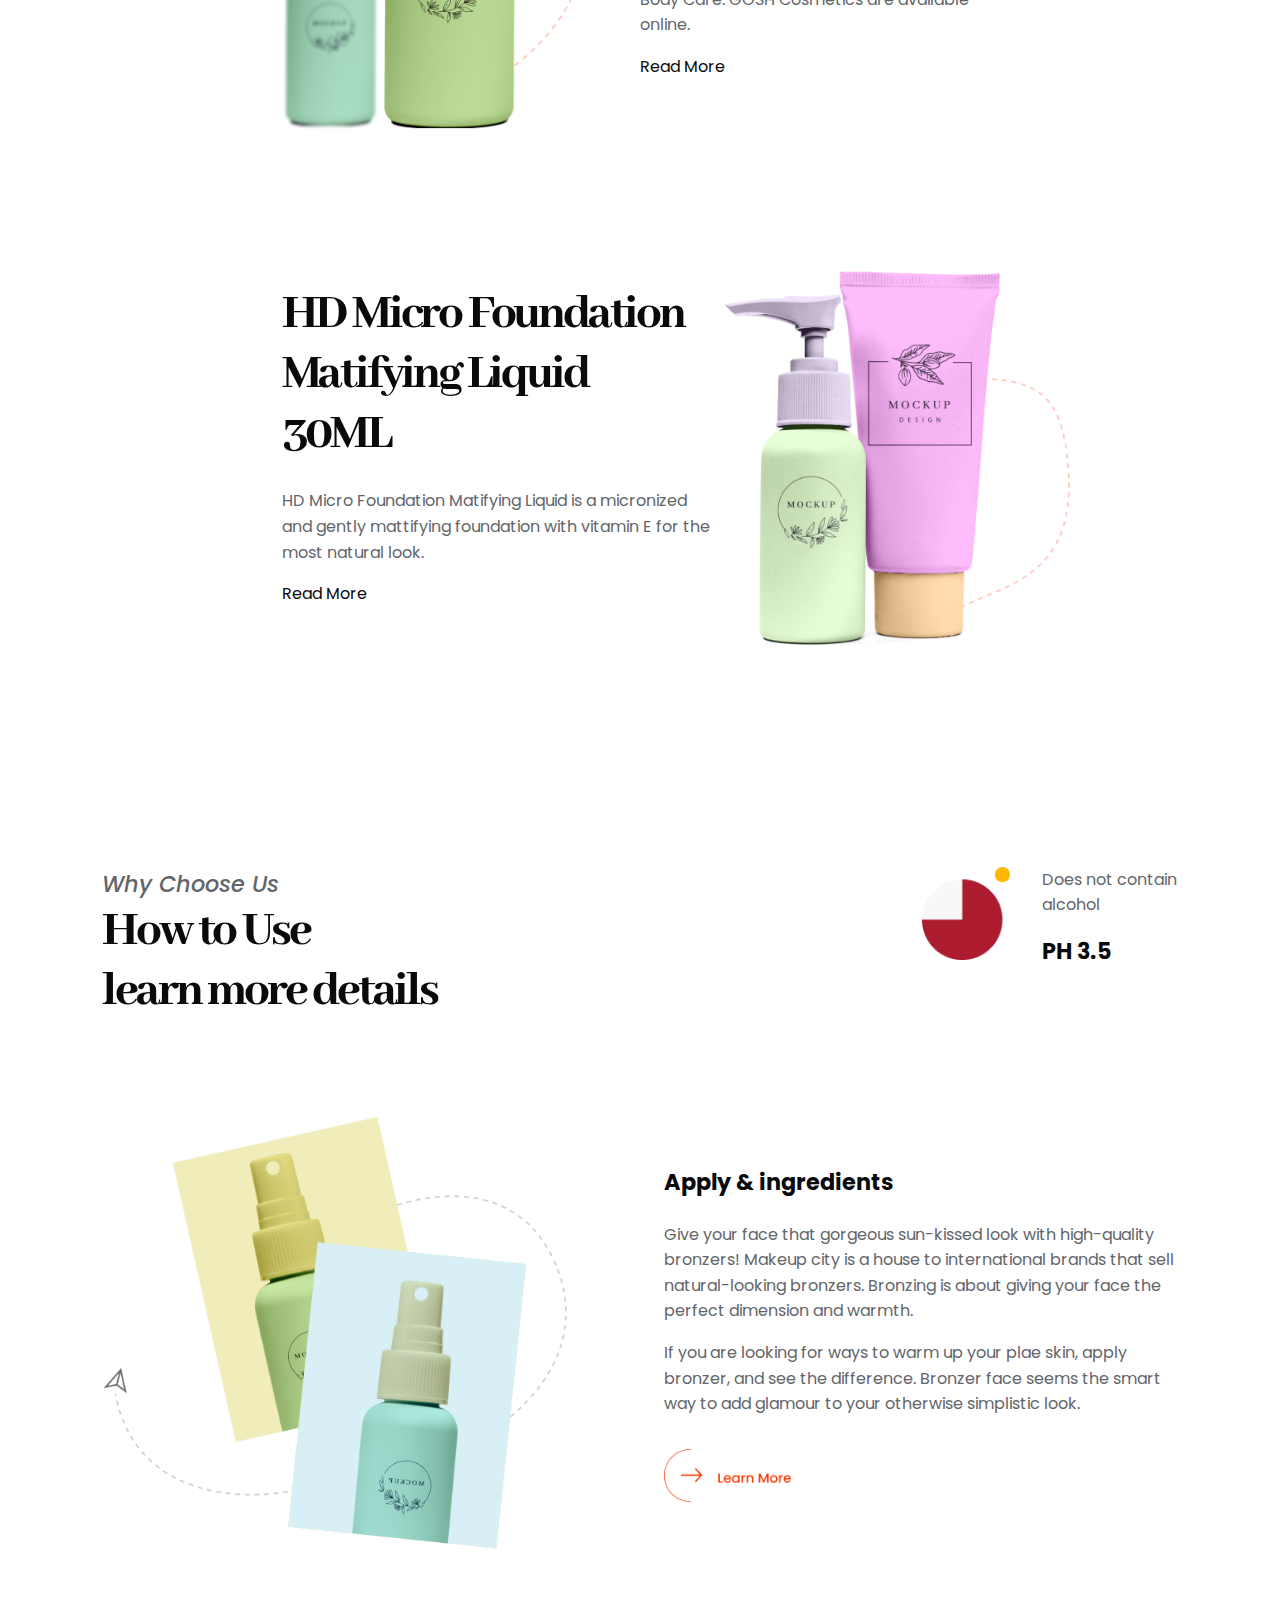
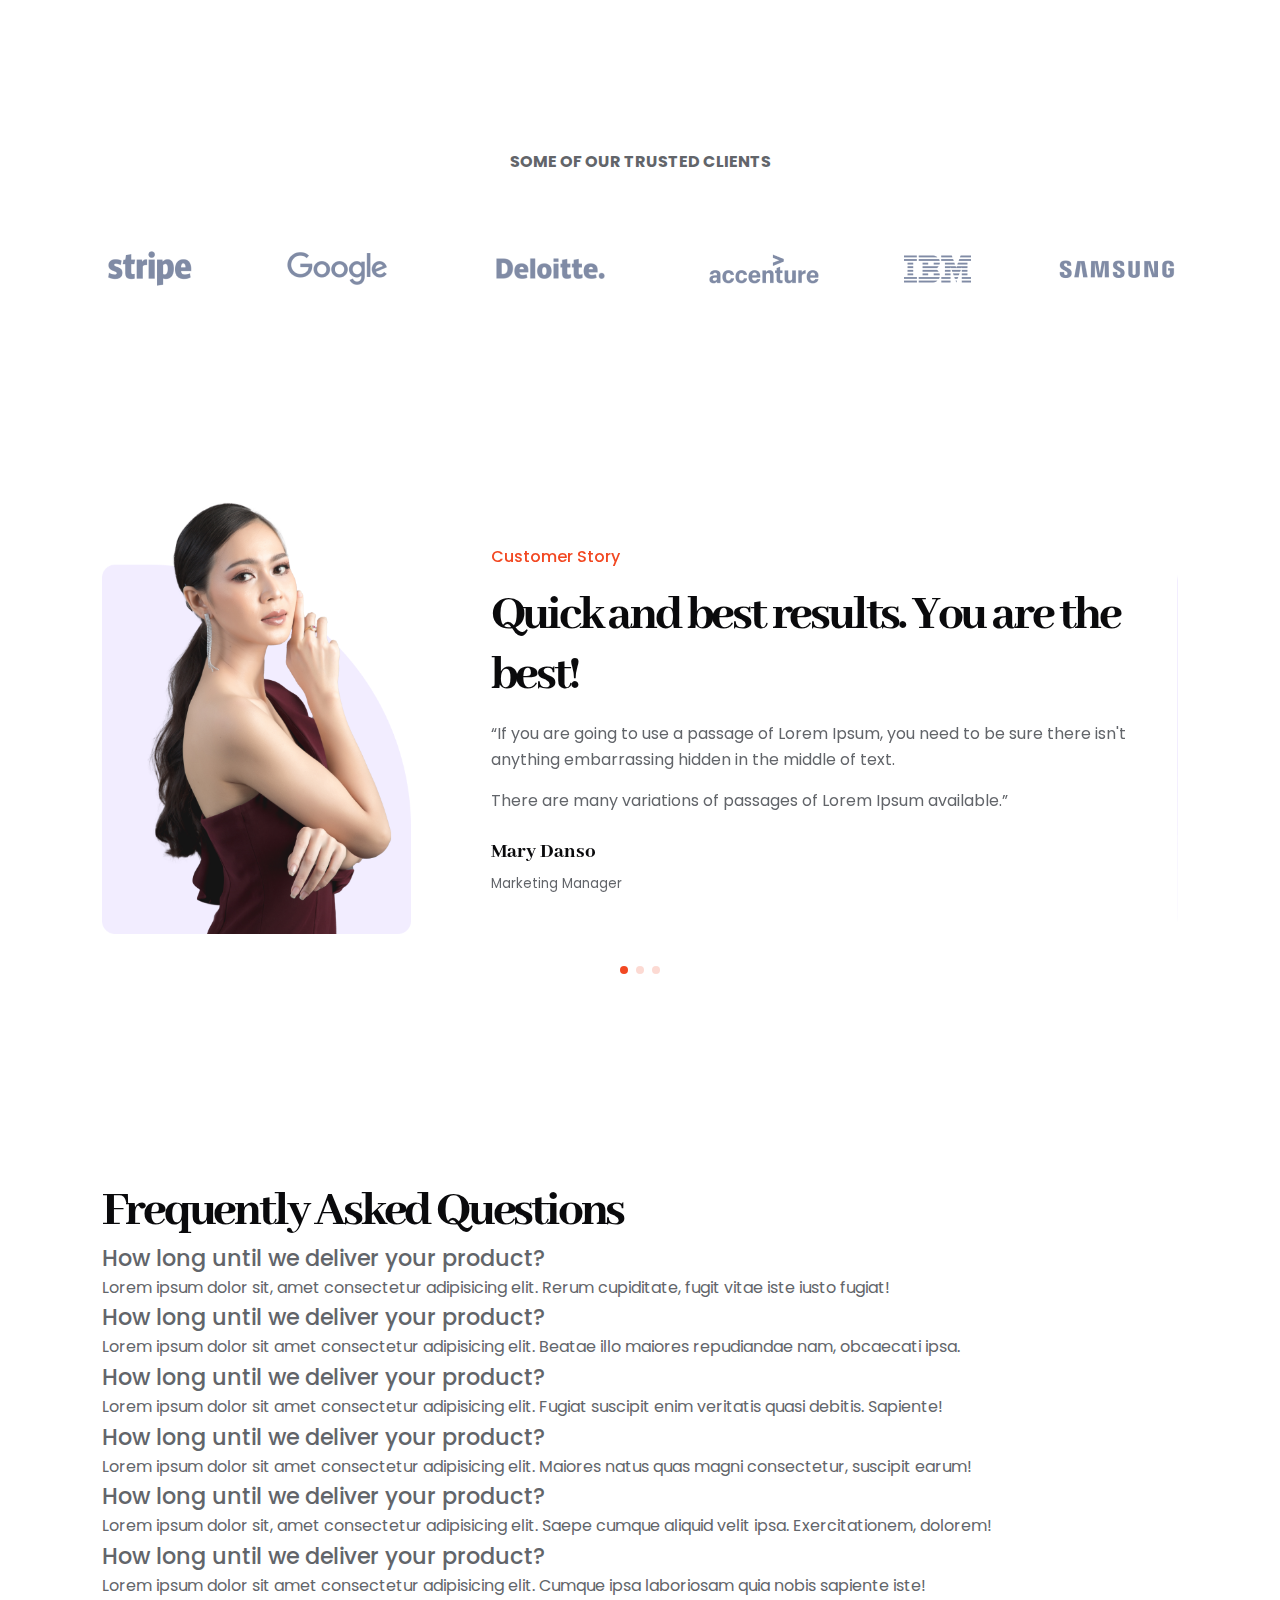
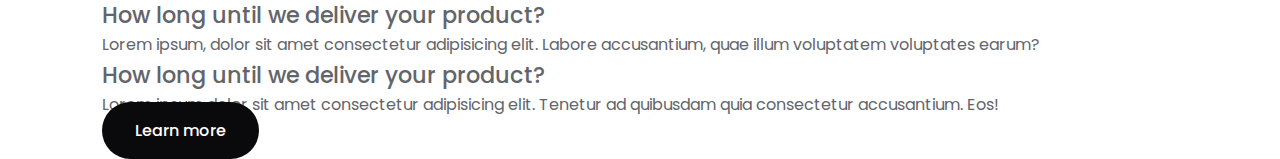
==== commit fed1faff: "Added FAQS Markup" ====
--- a/index.html
+++ b/index.html
@@ -257,6 +257,97 @@
     </section>
 
     <!-- -----END OF TESTIMONIALS--- -->
+
+    <!-- ------FAQS----- -->
+
+    <section id="faqs">
+      <div class="container">
+        <h2>Frequently Asked Questions</h2>
+        <div class="content">
+          <article class="open">
+            <div class="icon"><i class="uil uil-minus"></i></div>
+            <div class="details">
+              <h4>How long until we deliver your product?</h4>
+              <p>
+                Lorem ipsum dolor sit, amet consectetur adipisicing elit. Rerum
+                cupiditate, fugit vitae iste iusto fugiat!
+              </p>
+            </div>
+          </article>
+          <article>
+            <div class="icon"><i class="uil uil-plus"></i></div>
+            <div class="details">
+              <h4>How long until we deliver your product?</h4>
+              <p>
+                Lorem ipsum dolor sit amet consectetur adipisicing elit. Beatae
+                illo maiores repudiandae nam, obcaecati ipsa.
+              </p>
+            </div>
+          </article>
+          <article>
+            <div class="icon"><i class="uil uil-plus"></i></div>
+            <div class="details">
+              <h4>How long until we deliver your product?</h4>
+              <p>
+                Lorem ipsum dolor sit amet consectetur adipisicing elit. Fugiat
+                suscipit enim veritatis quasi debitis. Sapiente!
+              </p>
+            </div>
+          </article>
+          <article>
+            <div class="icon"><i class="uil uil-plus"></i></div>
+            <div class="details">
+              <h4>How long until we deliver your product?</h4>
+              <p>
+                Lorem ipsum dolor sit amet consectetur adipisicing elit. Maiores
+                natus quas magni consectetur, suscipit earum!
+              </p>
+            </div>
+          </article>
+          <article>
+            <div class="icon"><i class="uil uil-plus"></i></div>
+            <div class="details">
+              <h4>How long until we deliver your product?</h4>
+              <p>
+                Lorem ipsum dolor sit, amet consectetur adipisicing elit. Saepe
+                cumque aliquid velit ipsa. Exercitationem, dolorem!
+              </p>
+            </div>
+          </article>
+          <article>
+            <div class="icon"><i class="uil uil-plus"></i></div>
+            <div class="details">
+              <h4>How long until we deliver your product?</h4>
+              <p>
+                Lorem ipsum dolor sit amet consectetur adipisicing elit. Cumque
+                ipsa laboriosam quia nobis sapiente iste!
+              </p>
+            </div>
+          </article>
+          <article>
+            <div class="icon"><i class="uil uil-plus"></i></div>
+            <div class="details">
+              <h4>How long until we deliver your product?</h4>
+              <p>
+                Lorem ipsum, dolor sit amet consectetur adipisicing elit. Labore
+                accusantium, quae illum voluptatem voluptates earum?
+              </p>
+            </div>
+          </article>
+          <article>
+            <div class="icon"><i class="uil uil-plus"></i></div>
+            <div class="details">
+              <h4>How long until we deliver your product?</h4>
+              <p>
+                Lorem ipsum dolor sit amet consectetur adipisicing elit. Tenetur
+                ad quibusdam quia consectetur accusantium. Eos!
+              </p>
+            </div>
+          </article>
+        </div>
+        <a href="faqs.html" class="btn">Learn more</a>
+      </div>
+    </section>
     <!-- ------SWIPERJS CDN----- -->
     <script src="https://cdn.jsdelivr.net/npm/swiper/swiper-bundle.min.js"></script>
     <script src="JS/main.js"></script>
--- a/CSS/styles.css
+++ b/CSS/styles.css
@@ -321,4 +321,45 @@
   justify-content: space-between;
   margin-top: 4rem;
 }
-
+/* --------TESTIMONIALS-------- */
+.swiper {
+  width: var(--width);
+  height: 100%;
+  margin-top: 12rem;
+}
+
+.swiper-wrapper {
+  width: var(--width);
+  margin-bottom: 3rem;
+}
+
+.swiper-slide {
+  display: flex;
+  align-items: center;
+  gap: 5rem;
+}
+
+.swiper-slide .details h4 {
+  color: var(--color-primary);
+  font-size: 1rem;
+}
+
+.swiper-slide .details h2 {
+  margin: 1rem 0;
+}
+
+.swiper-slide .details p {
+  margin-bottom: 1rem;
+}
+
+.swiper-slide .details h5 {
+  color: var(--color-black);
+  font-size: 1.3rem;
+  font-family: "Abhaya Libre", serif;
+  font-weight: 800;
+  margin: 1.6rem 0 0.4rem;
+}
+
+.swiper-pagination-bullet{
+  background: var(--color-primary);
+}
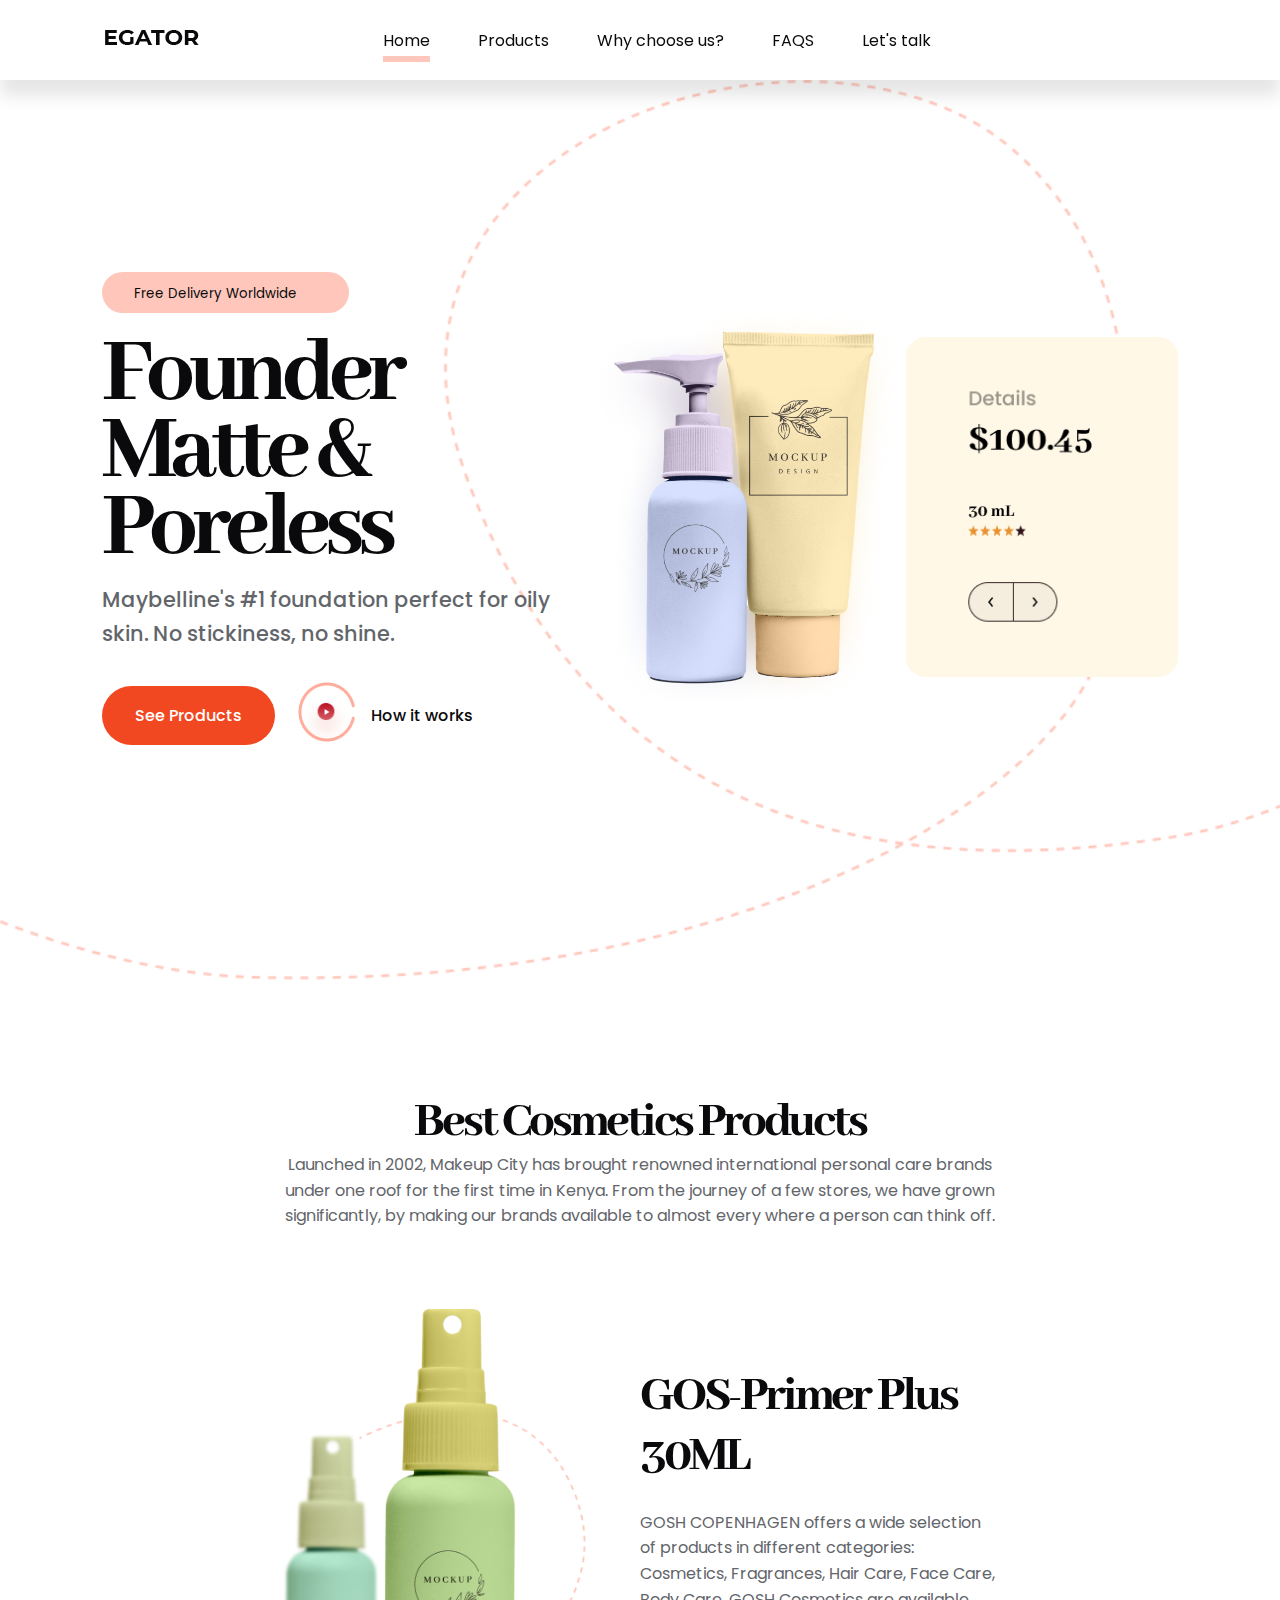
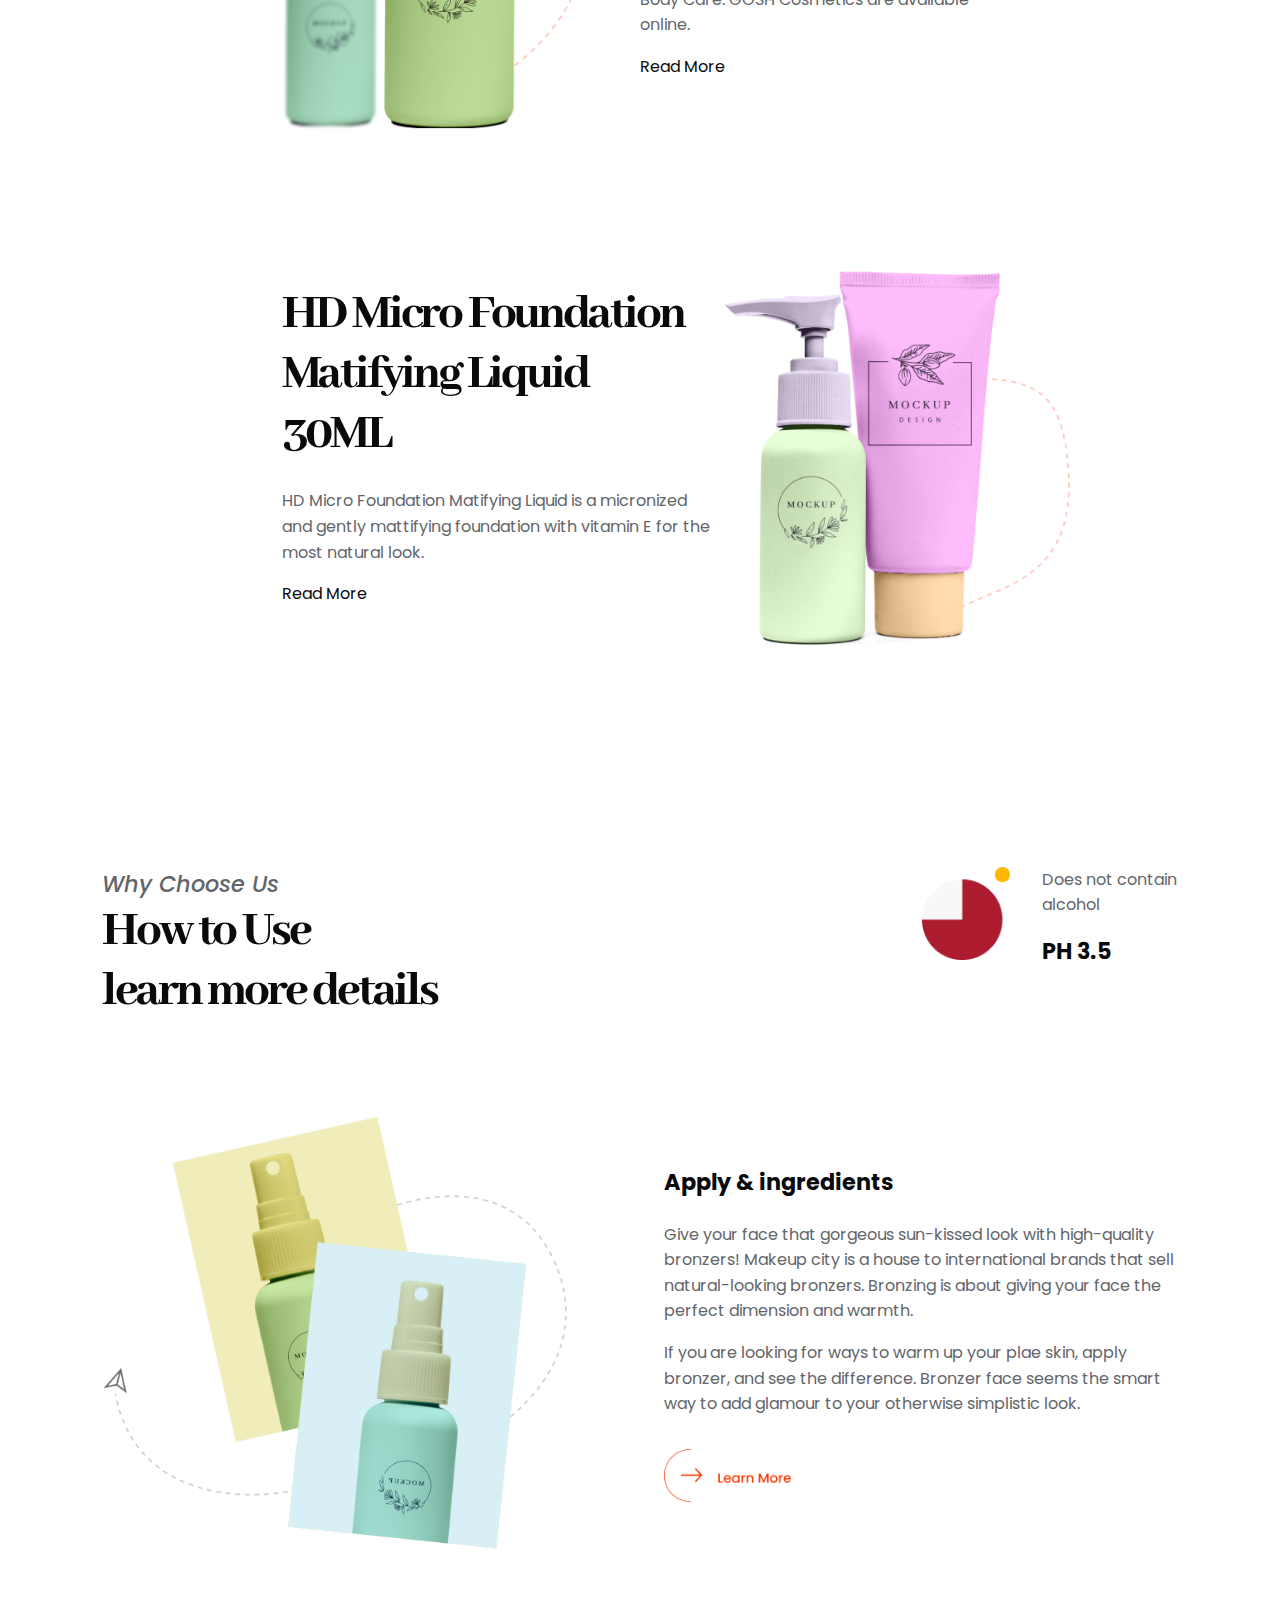
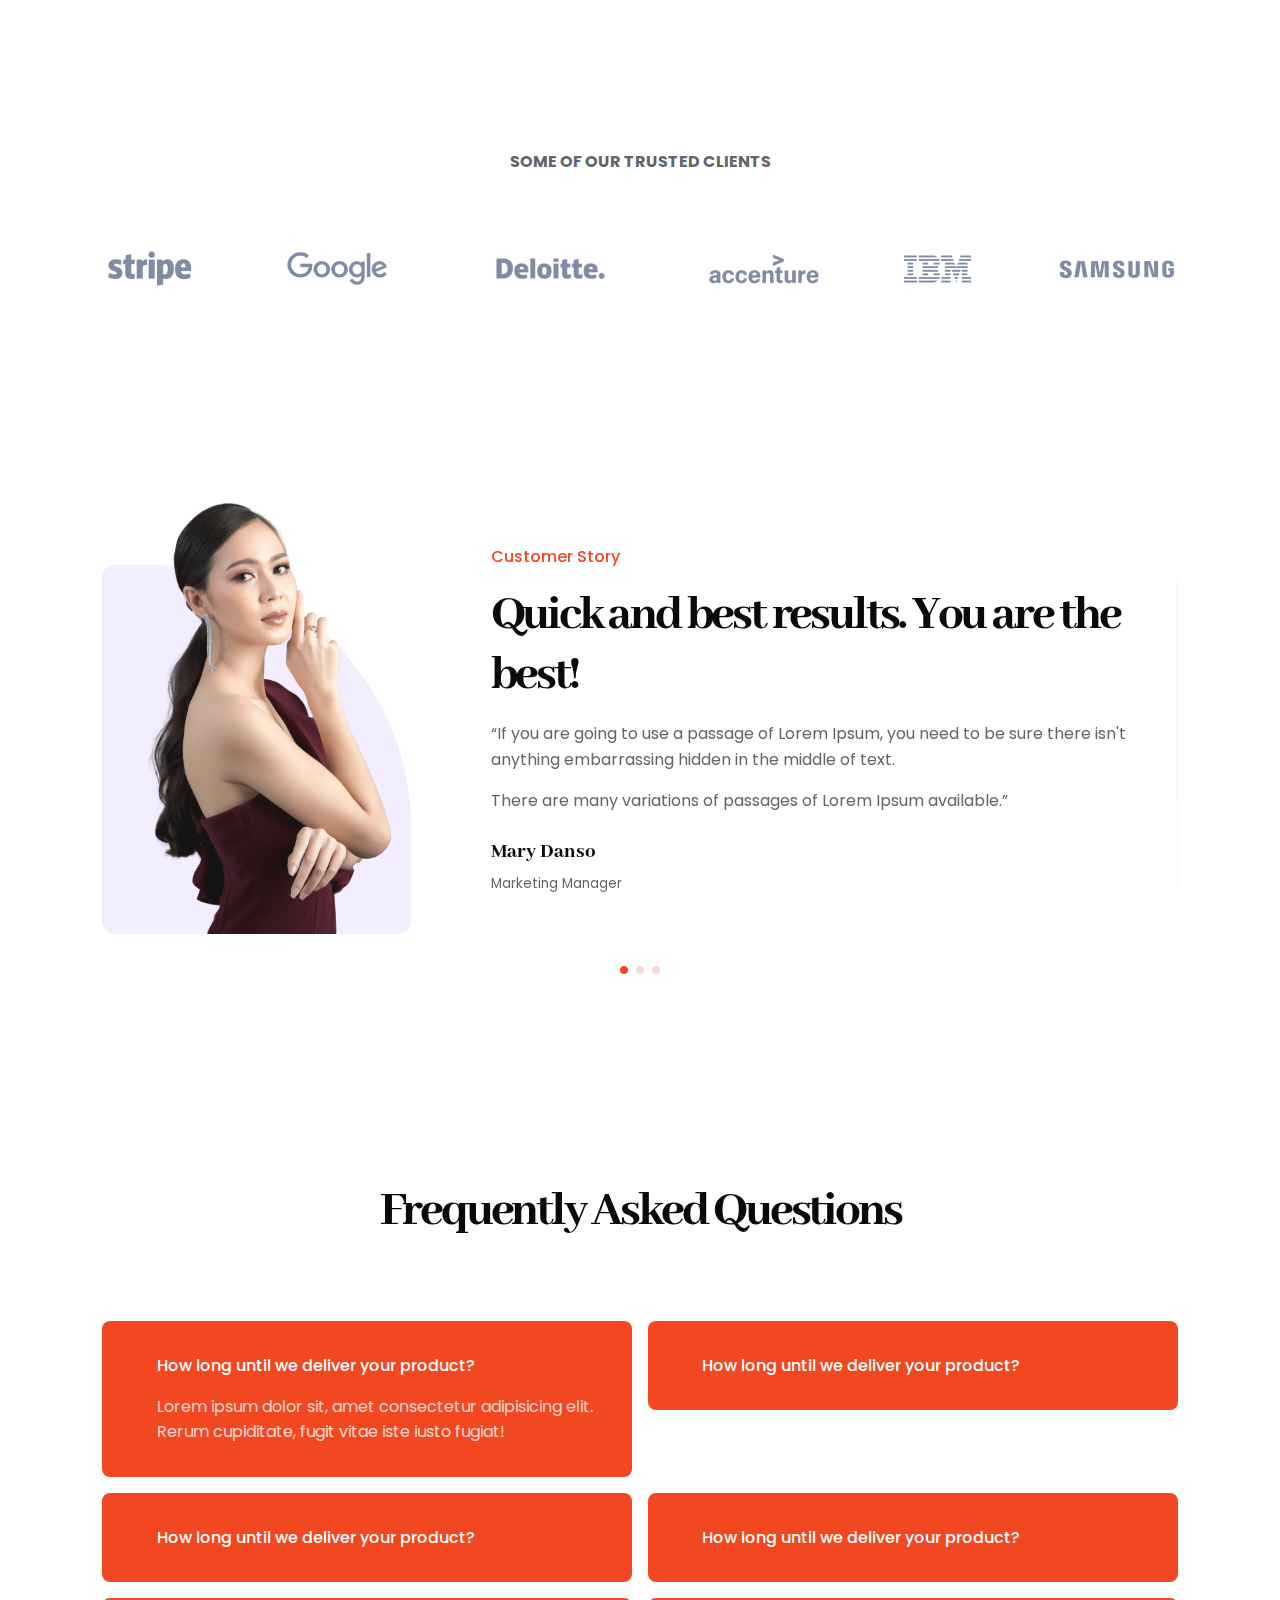
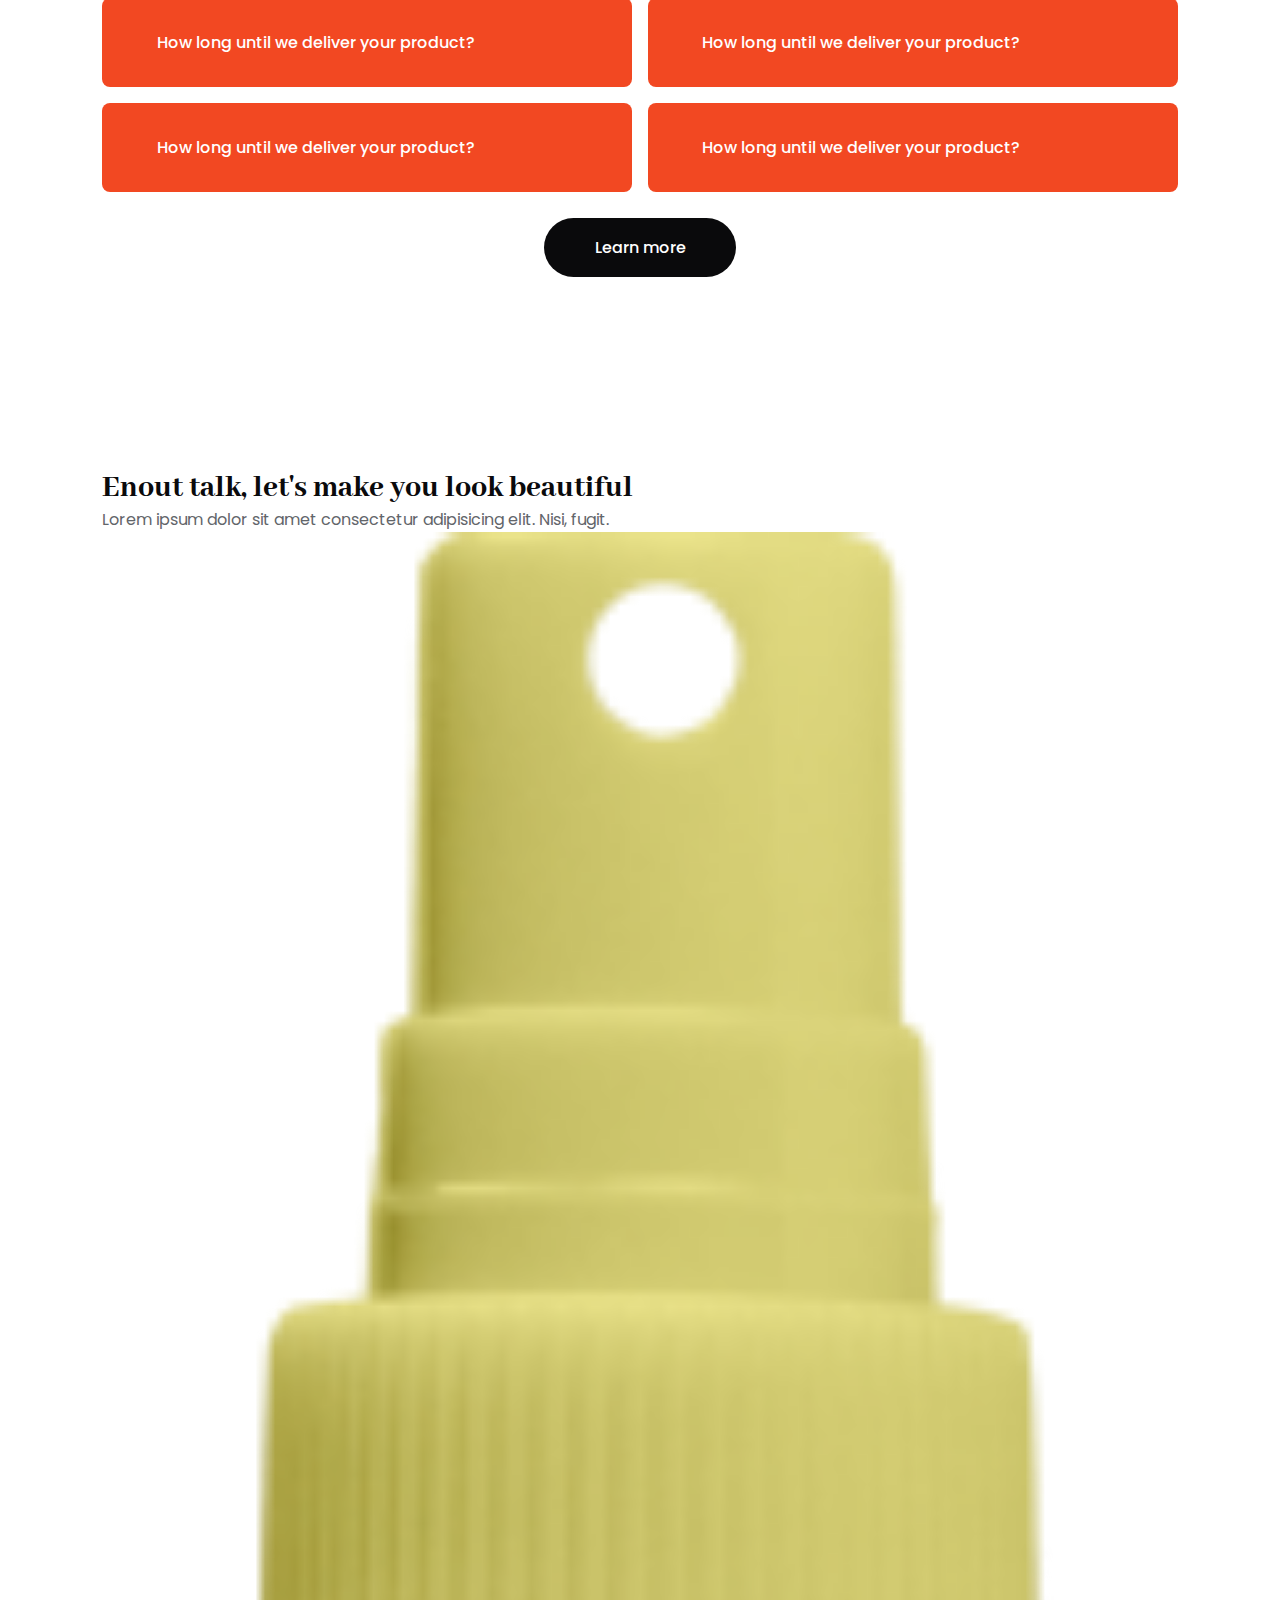
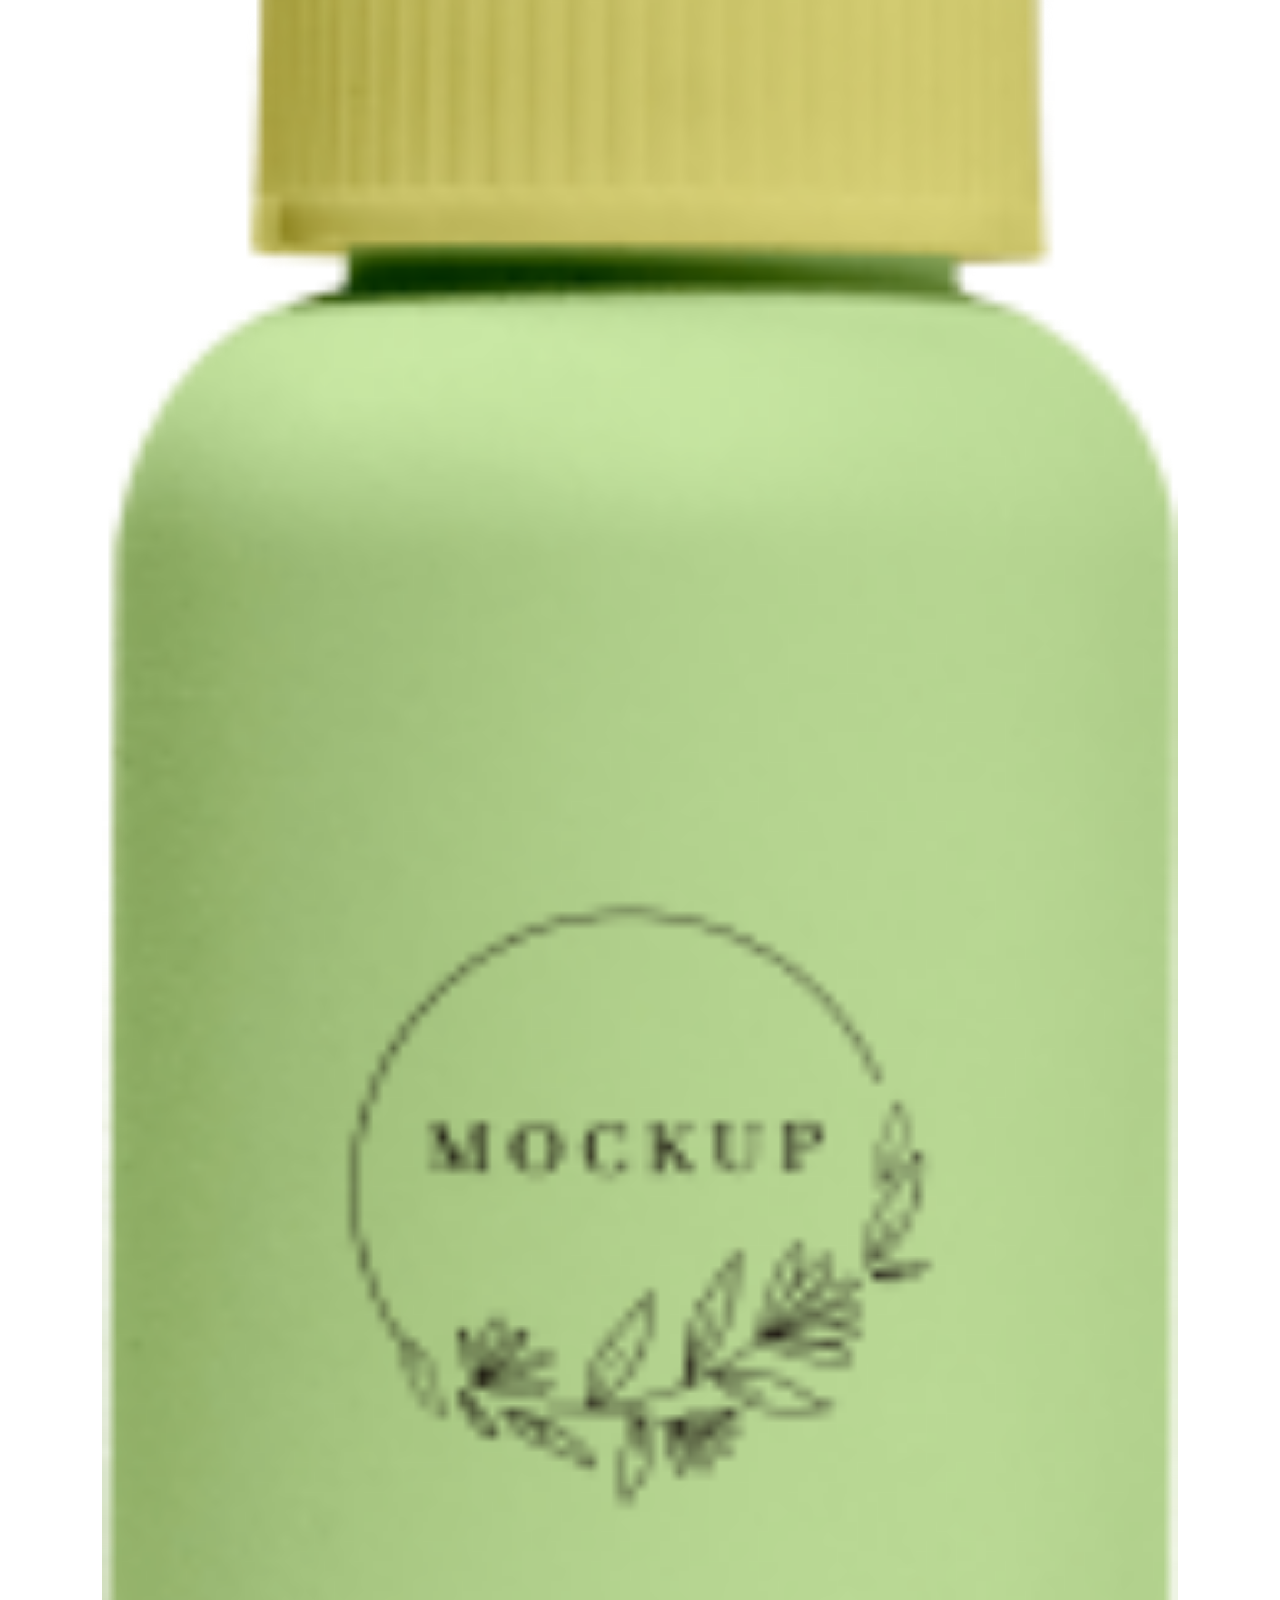
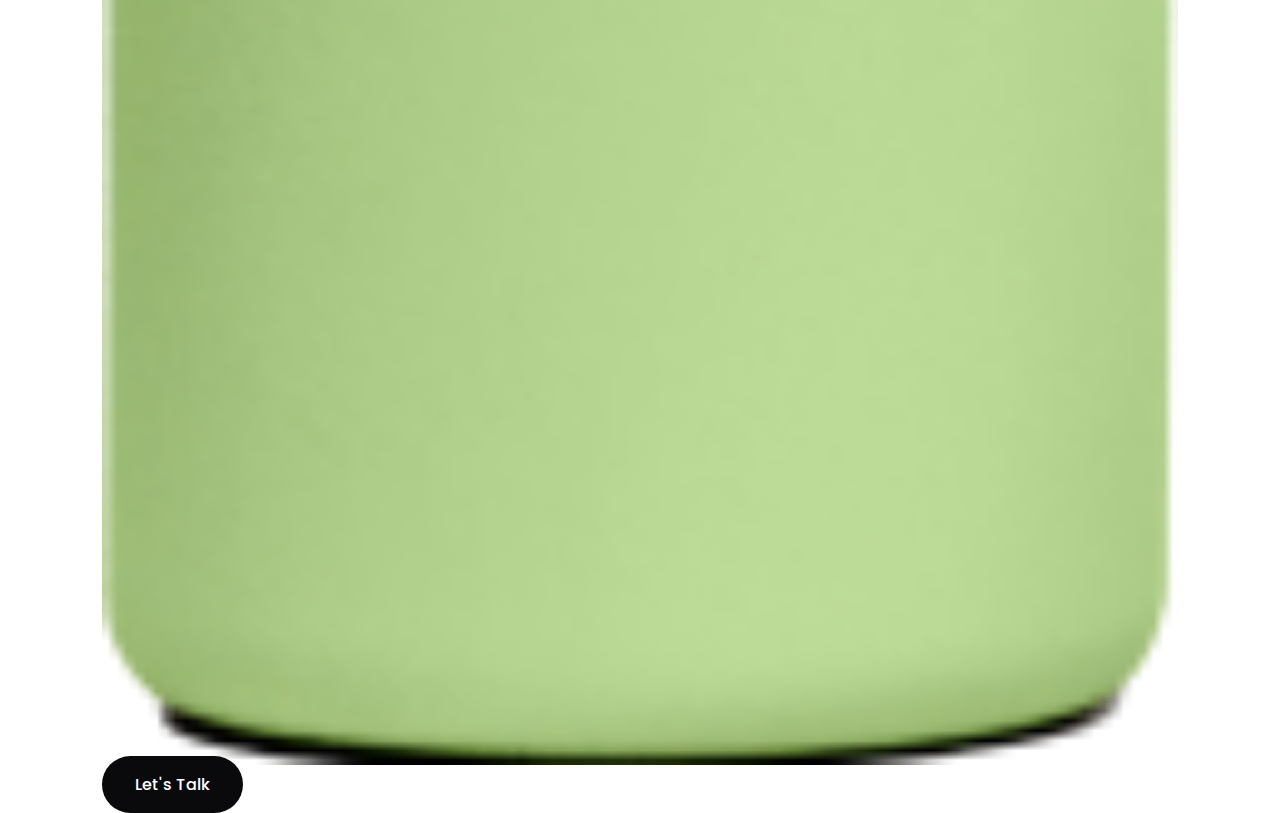
==== commit 950d39a0: "Added CTA Markup" ====
--- a/index.html
+++ b/index.html
@@ -348,6 +348,22 @@
         <a href="faqs.html" class="btn">Learn more</a>
       </div>
     </section>
+
+    <!-- -----END OF FAQS------ -->
+    <section id="cta">
+      <div class="container">
+        <div class="info">
+          <h3>Enout talk, let's make you look beautiful</h3>
+          <p>Lorem ipsum dolor sit amet consectetur adipisicing elit. Nisi, fugit.</p>
+        </div>
+        <div class="image">
+          <img src="images/cta.png" alt="">
+        </div>
+        <a href="contact.html" class="btn">Let's Talk</a>
+      </div>
+    </section>
+
+    <!-- ------END OF CTA SECTION------ -->
     <!-- ------SWIPERJS CDN----- -->
     <script src="https://cdn.jsdelivr.net/npm/swiper/swiper-bundle.min.js"></script>
     <script src="JS/main.js"></script>
--- a/CSS/styles.css
+++ b/CSS/styles.css
@@ -363,3 +363,45 @@
 .swiper-pagination-bullet{
   background: var(--color-primary);
 }
+
+/* -----FAQS------ */
+section#faqs h2{
+  text-align: center;
+  margin-bottom: 5rem;
+}
+section#faqs .content{
+  display: grid;
+  grid-template-columns: repeat(2, 1fr);
+  gap: 1rem;
+}
+section#faqs article{
+  padding: 2rem;
+  border-radius: 0.5rem;
+  display: flex;
+  gap: 1.4rem;
+  height: fit-content;
+  background: var(--color-primary);
+  cursor: pointer;
+}
+section#faqs .content article h4{
+  color: #fff;
+  font-size: 1rem;
+}
+section#faqs .content article i{
+  color: #fff;
+  font-size: 1.2rem;
+}
+section#faqs .content article p {
+  margin-top: 1rem;
+  color: var(--color-light);
+  display: none;
+}
+section#faqs .content article.open p{
+  display: block;
+}
+section#faqs a.btn{
+  display: block;
+  margin: 1.6rem auto 0;
+  width: 12rem;
+  text-align: center;
+}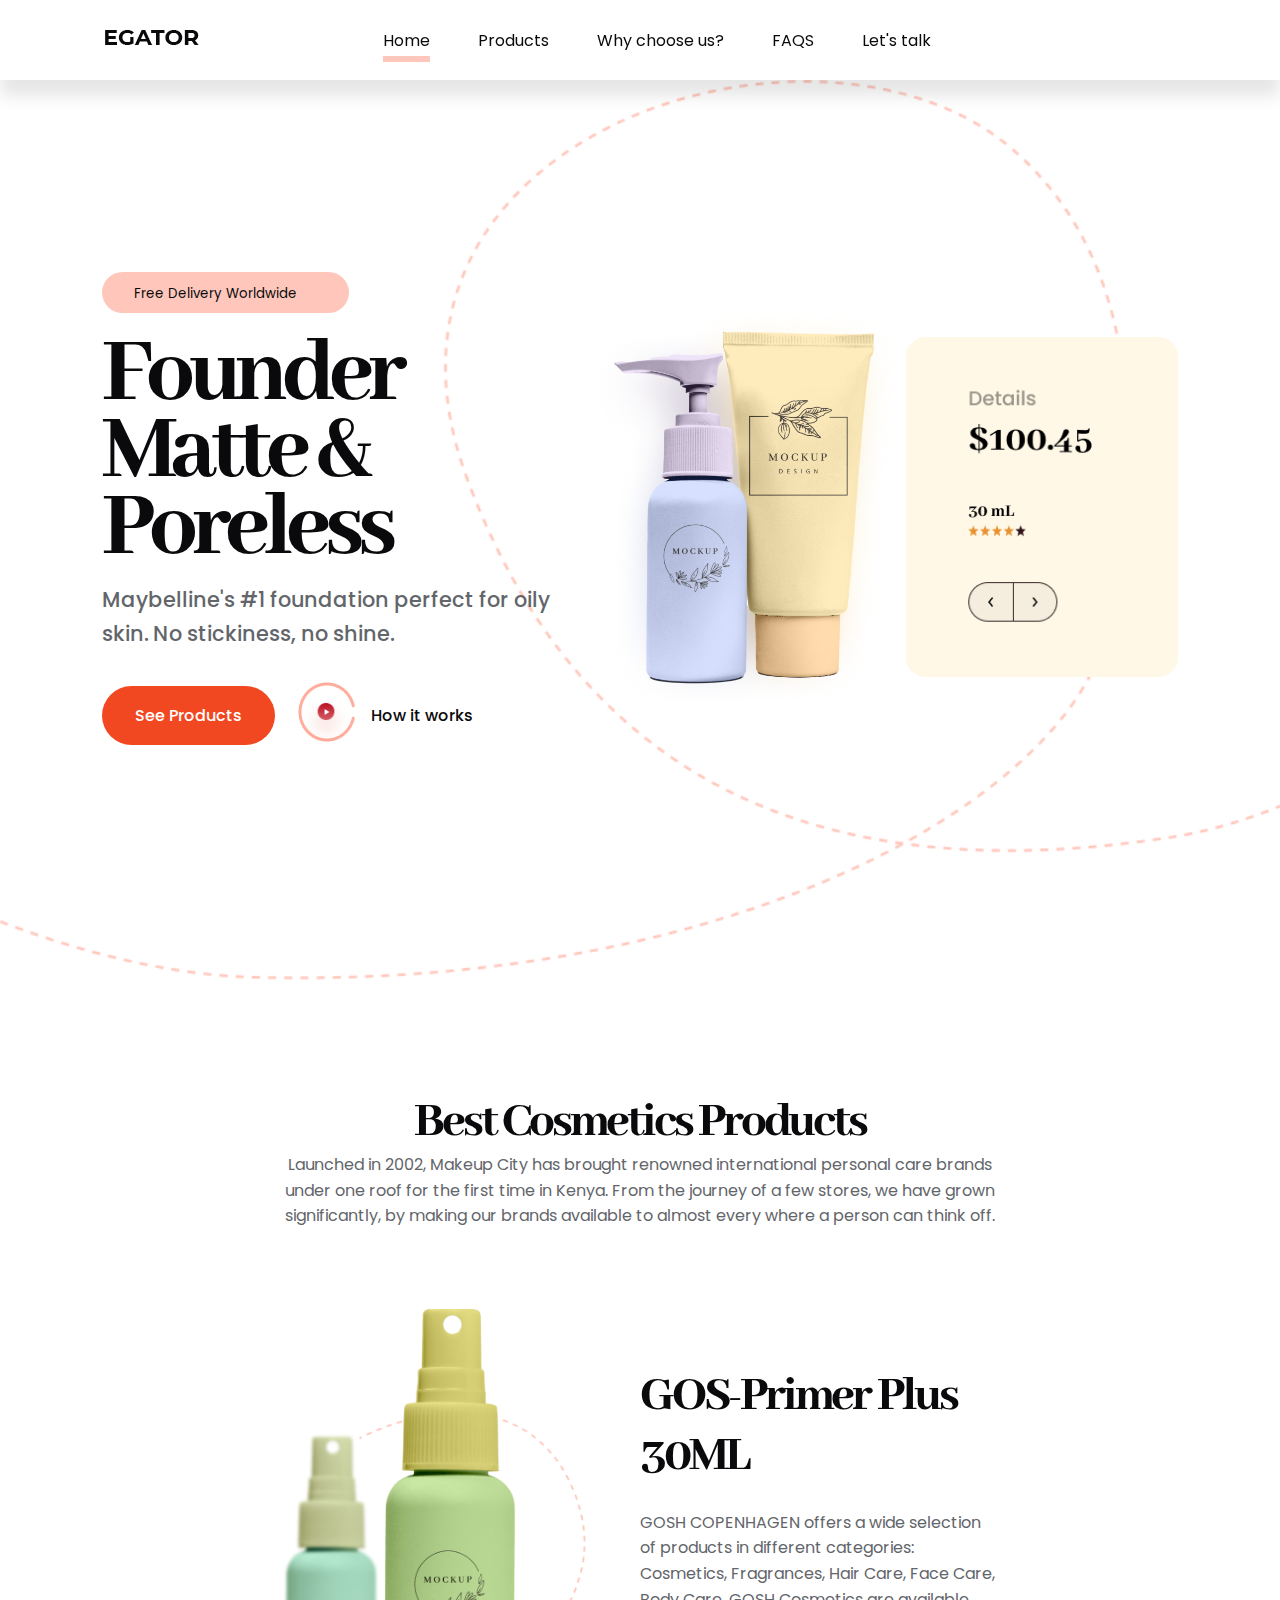
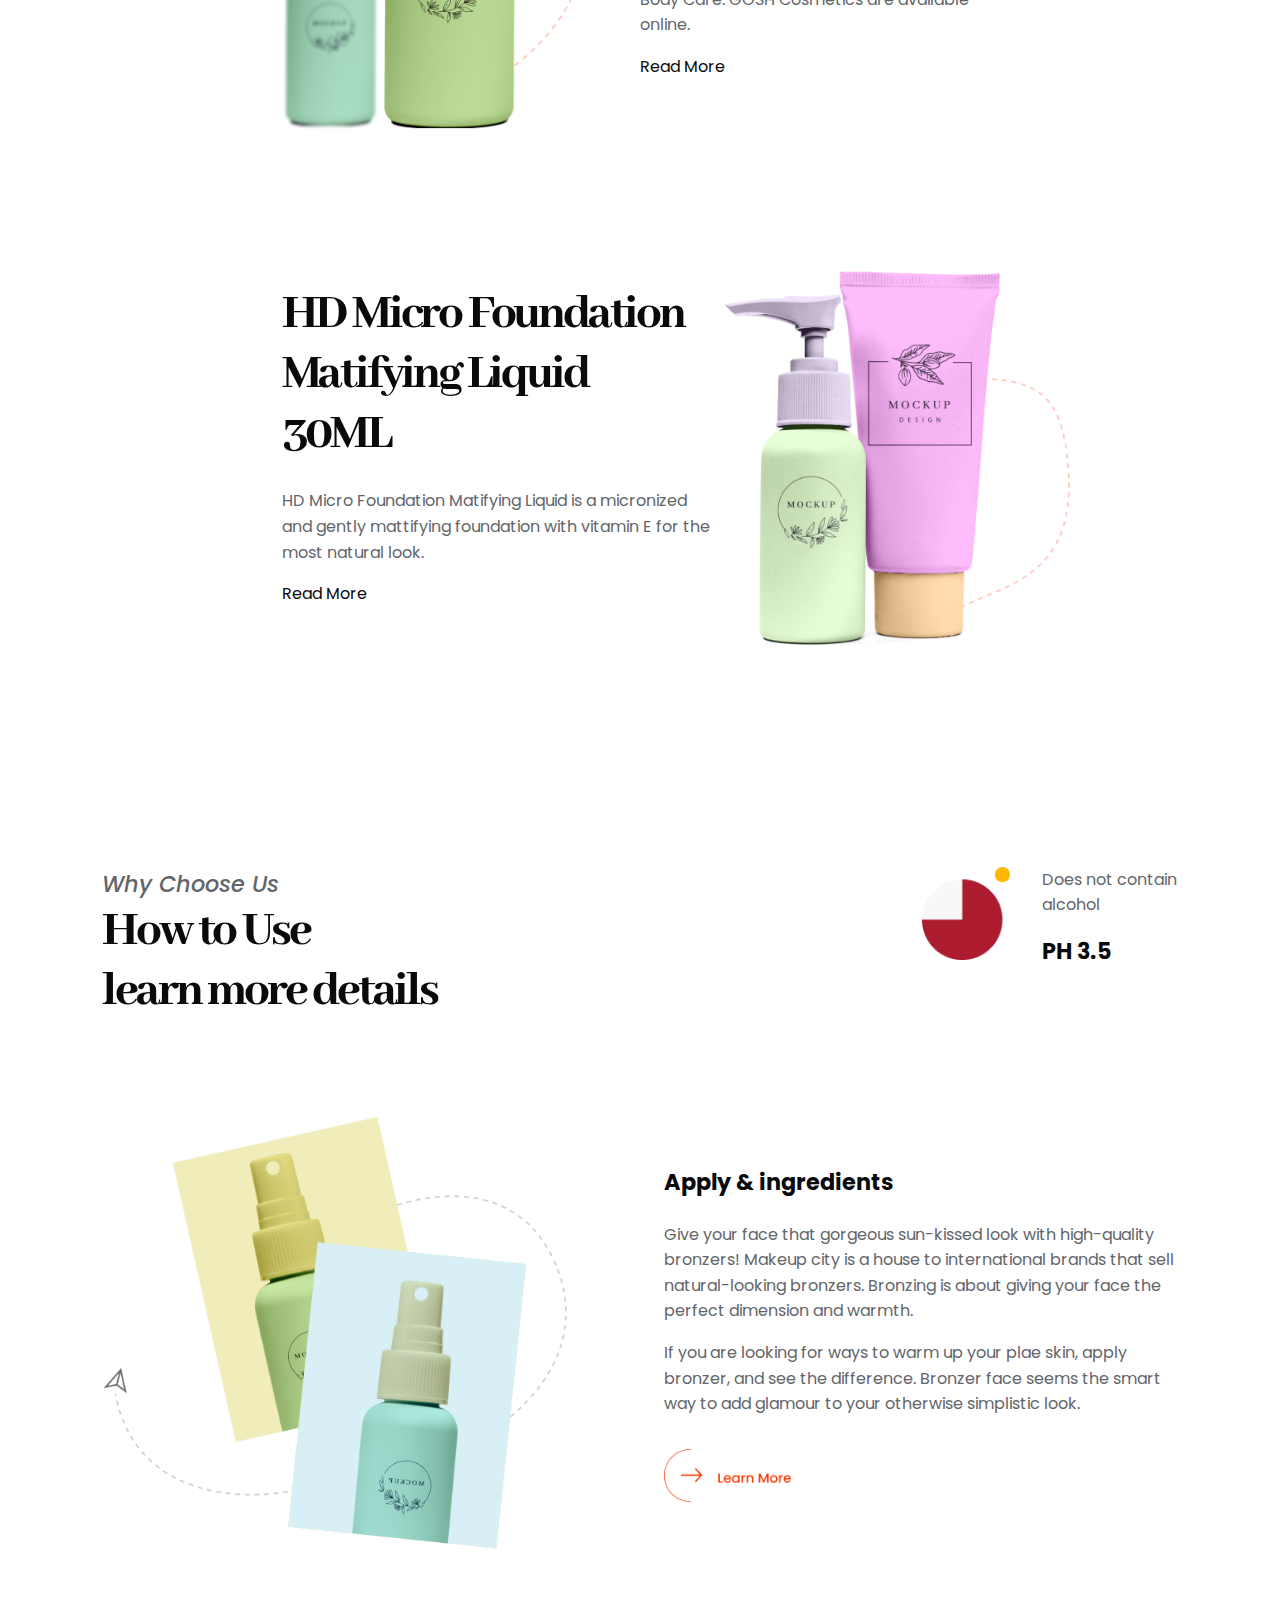
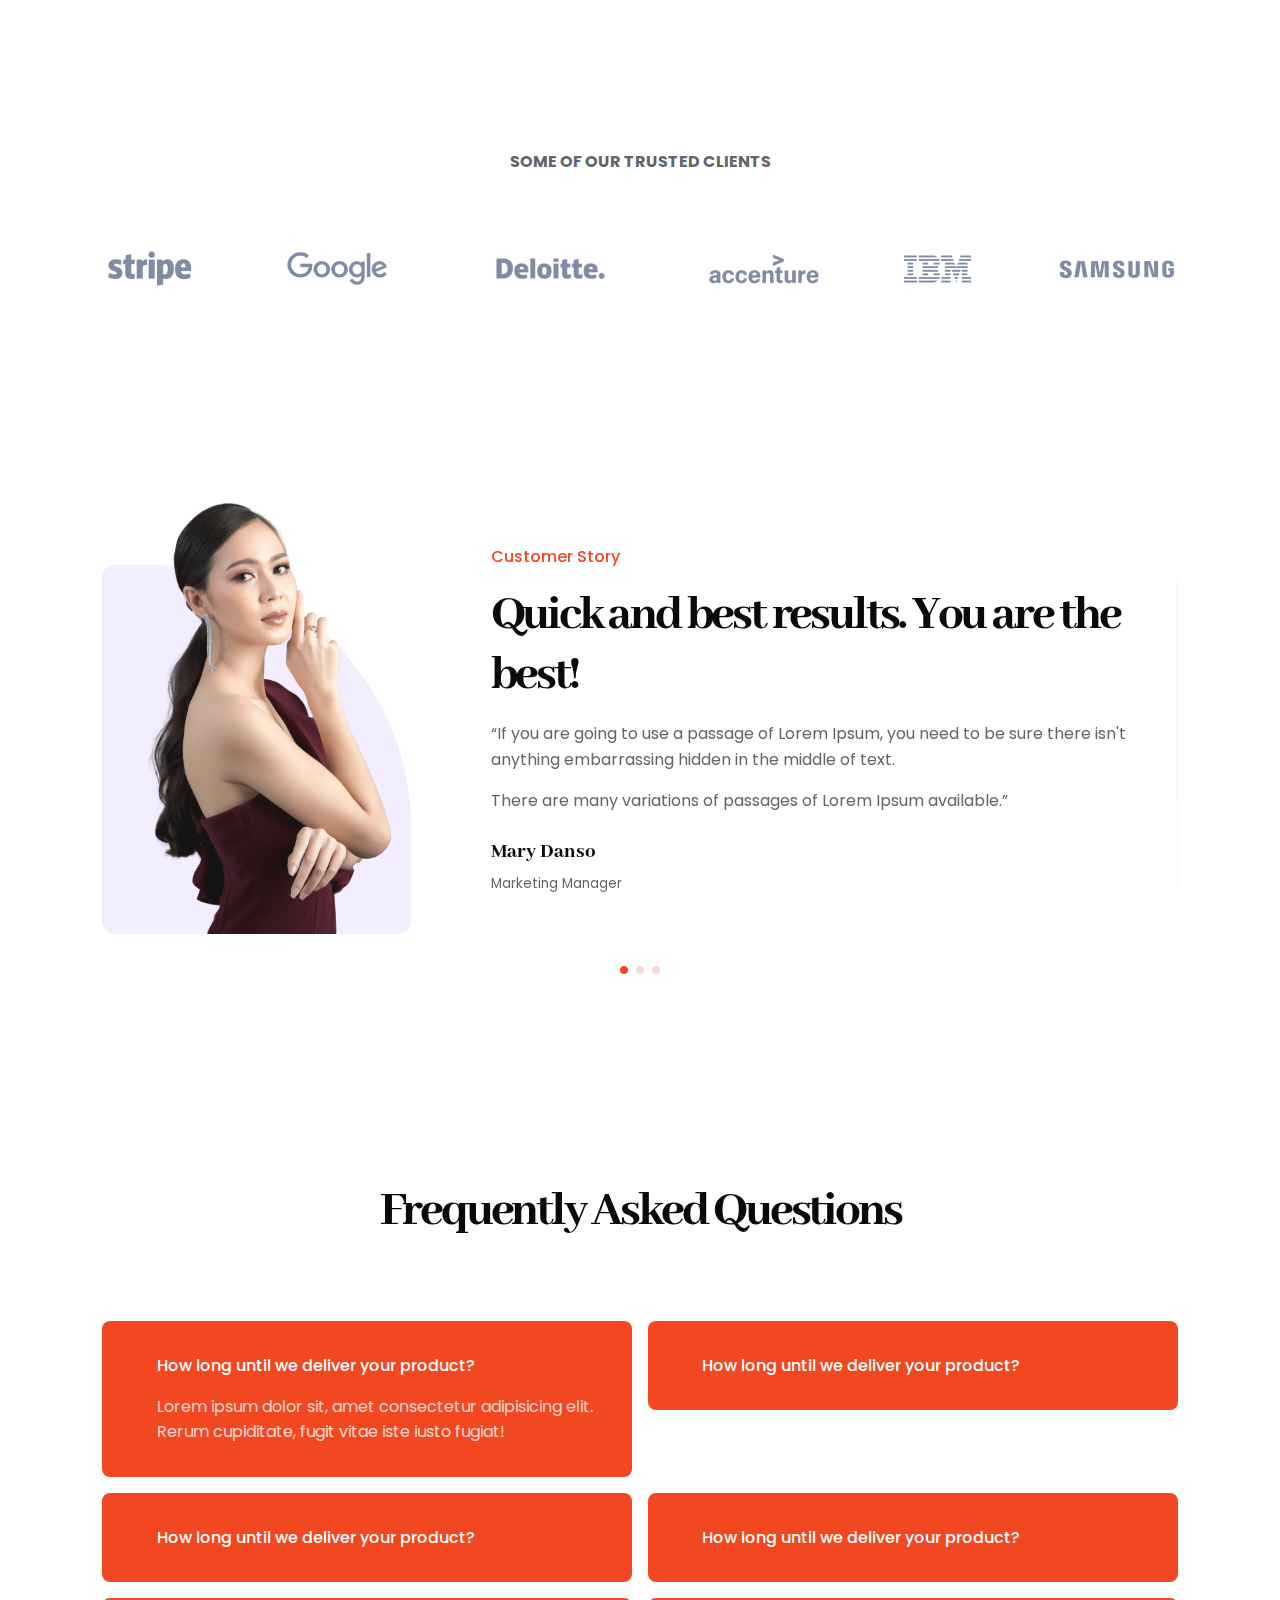
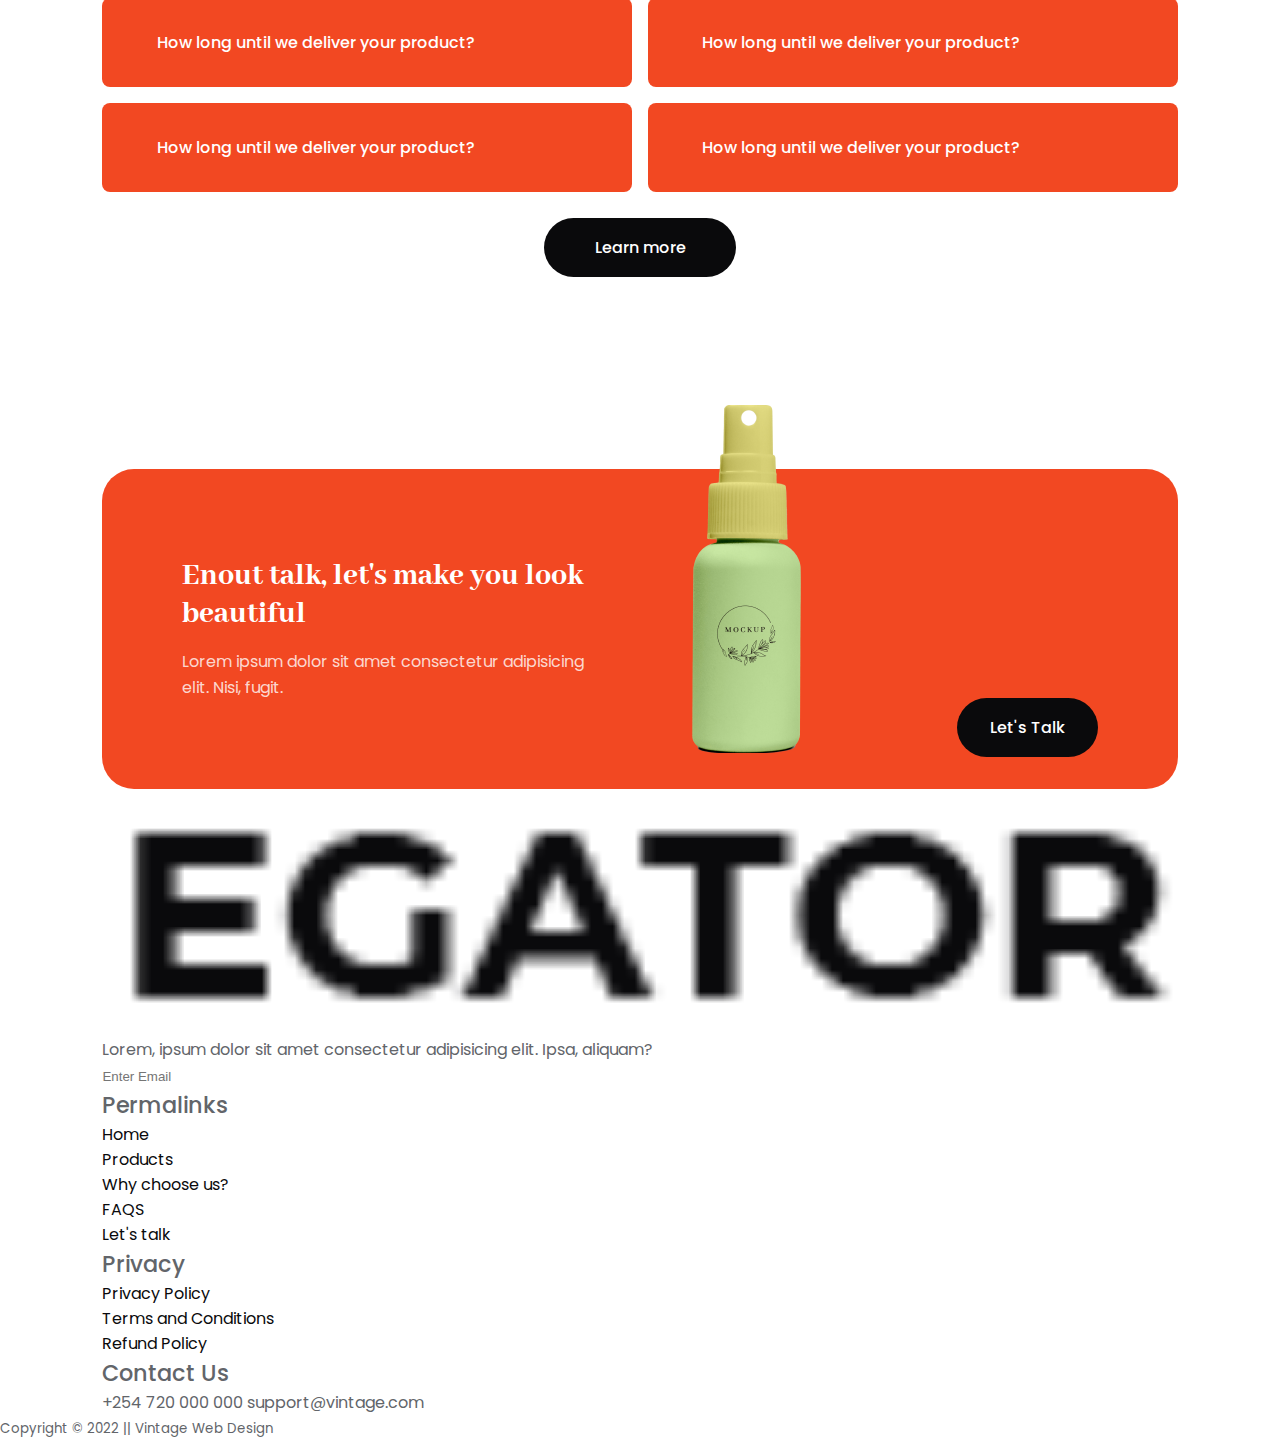
==== commit 1f25d483: "Added the Footer Markup" ====
--- a/index.html
+++ b/index.html
@@ -354,16 +354,71 @@
       <div class="container">
         <div class="info">
           <h3>Enout talk, let's make you look beautiful</h3>
-          <p>Lorem ipsum dolor sit amet consectetur adipisicing elit. Nisi, fugit.</p>
+          <p>
+            Lorem ipsum dolor sit amet consectetur adipisicing elit. Nisi,
+            fugit.
+          </p>
         </div>
         <div class="image">
-          <img src="images/cta.png" alt="">
+          <img src="images/cta.png" alt="" />
         </div>
         <a href="contact.html" class="btn">Let's Talk</a>
       </div>
     </section>
 
     <!-- ------END OF CTA SECTION------ -->
+
+    <footer>
+      <div class="container">
+        <div class="f1">
+          <div class="logo">
+            <img src="images/logo.png" alt="" />
+          </div>
+          <p>
+            Lorem, ipsum dolor sit amet consectetur adipisicing elit. Ipsa,
+            aliquam?
+          </p>
+          <div class="subscribe">
+            <input type="email" placeholder="Enter Email" />
+            <button><i class="uil uil-arrow-right"></i></button>
+          </div>
+        </div>
+        <div class="f2">
+          <h4>Permalinks</h4>
+          <ul>
+            <li><a href="index.html">Home</a></li>
+            <li><a href="#products">Products</a></li>
+            <li><a href="#why-choose-us">Why choose us?</a></li>
+            <li><a href="faqs.html">FAQS</a></li>
+            <li><a href="contact.html">Let's talk</a></li>
+          </ul>
+        </div>
+        <div class="f3">
+          <h4>Privacy</h4>
+          <ul>
+            <li><a href="#">Privacy Policy</a></li>
+            <li><a href="#">Terms and Conditions</a></li>
+            <li><a href="#">Refund Policy</a></li>
+          </ul>
+        </div>
+        <div class="f4">
+          <h4>Contact Us</h4>
+          <p>
+            +254 720 000 000
+            support@vintage.com
+          </p>
+          <ul class="socials">
+            <li><a href="https://instagram.com" target="_blank"><i class="uil uil-instagram-alt"></i></a></li>
+            <li><a href="https://facebook.com" target="_blank"><i class="uil uil-facebook"></i></a></li>
+            <li><a href="https://twitter.com" target="_blank"><i class="uil uil-twitter"></i></a></li>
+          </ul>
+        </div>
+      </div>
+      <div class="copyright">
+        <small>Copyright &copy 2022 || Vintage Web Design</small>
+      </div>
+    </footer>
+    <!-- -----END OF FOOTER--- -->
     <!-- ------SWIPERJS CDN----- -->
     <script src="https://cdn.jsdelivr.net/npm/swiper/swiper-bundle.min.js"></script>
     <script src="JS/main.js"></script>
--- a/CSS/styles.css
+++ b/CSS/styles.css
@@ -404,4 +404,34 @@
   margin: 1.6rem auto 0;
   width: 12rem;
   text-align: center;
+}
+
+/* -----CTA---- */
+section#cta .container{
+  background: var(--color-primary);
+  display: flex;
+  justify-content: space-between;
+  align-items: center;
+  padding: 2rem 5rem;
+  border-radius: 2rem;
+  position: relative;
+  height: 20rem;
+}
+section#cta .container .info{
+  width: 26rem;
+}
+section#cta .container .info h3{
+  margin-bottom: 1rem;
+  color: var(--color-white);
+}
+section#cta .container .info p{
+  color: var(--color-light);
+}
+section#cta .container .image{
+  position: absolute;
+  top: -4rem;
+  right: 35%;
+}
+section#cta .container .btn{
+  align-self: flex-end;
 }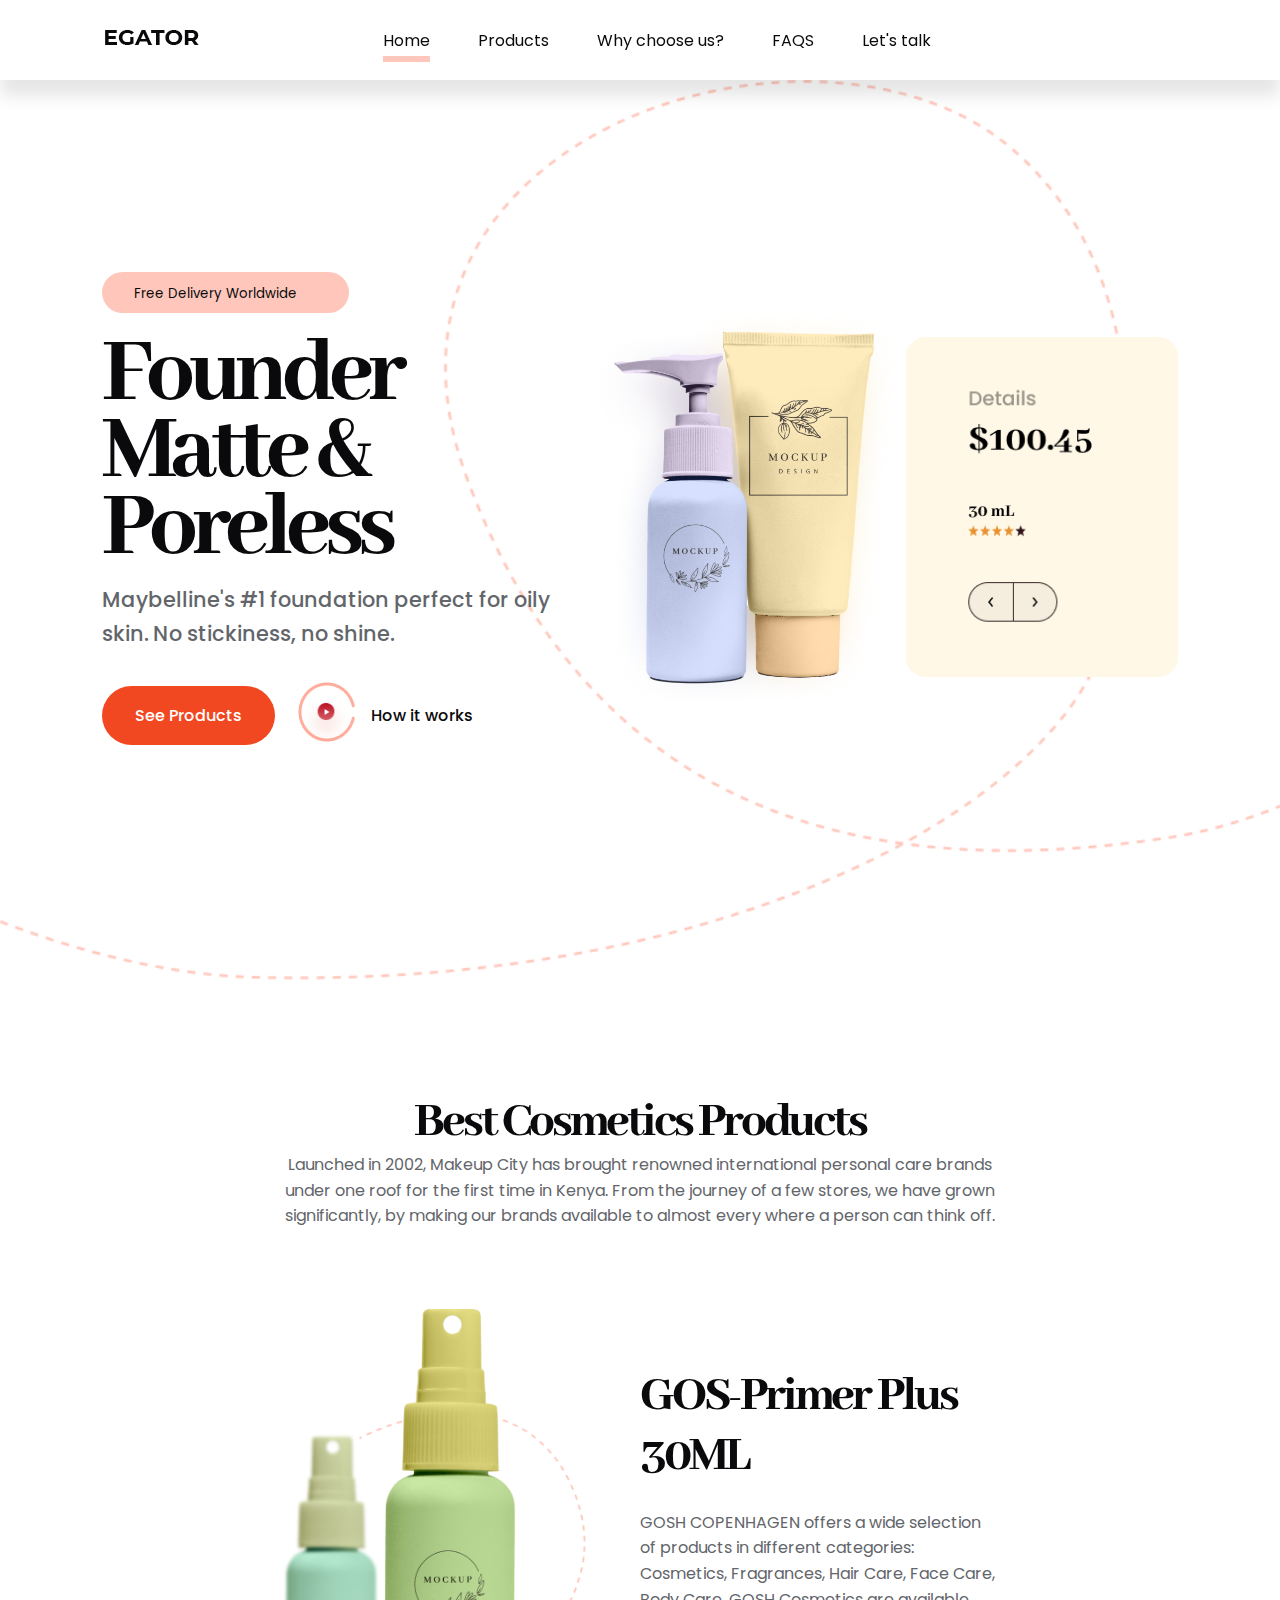
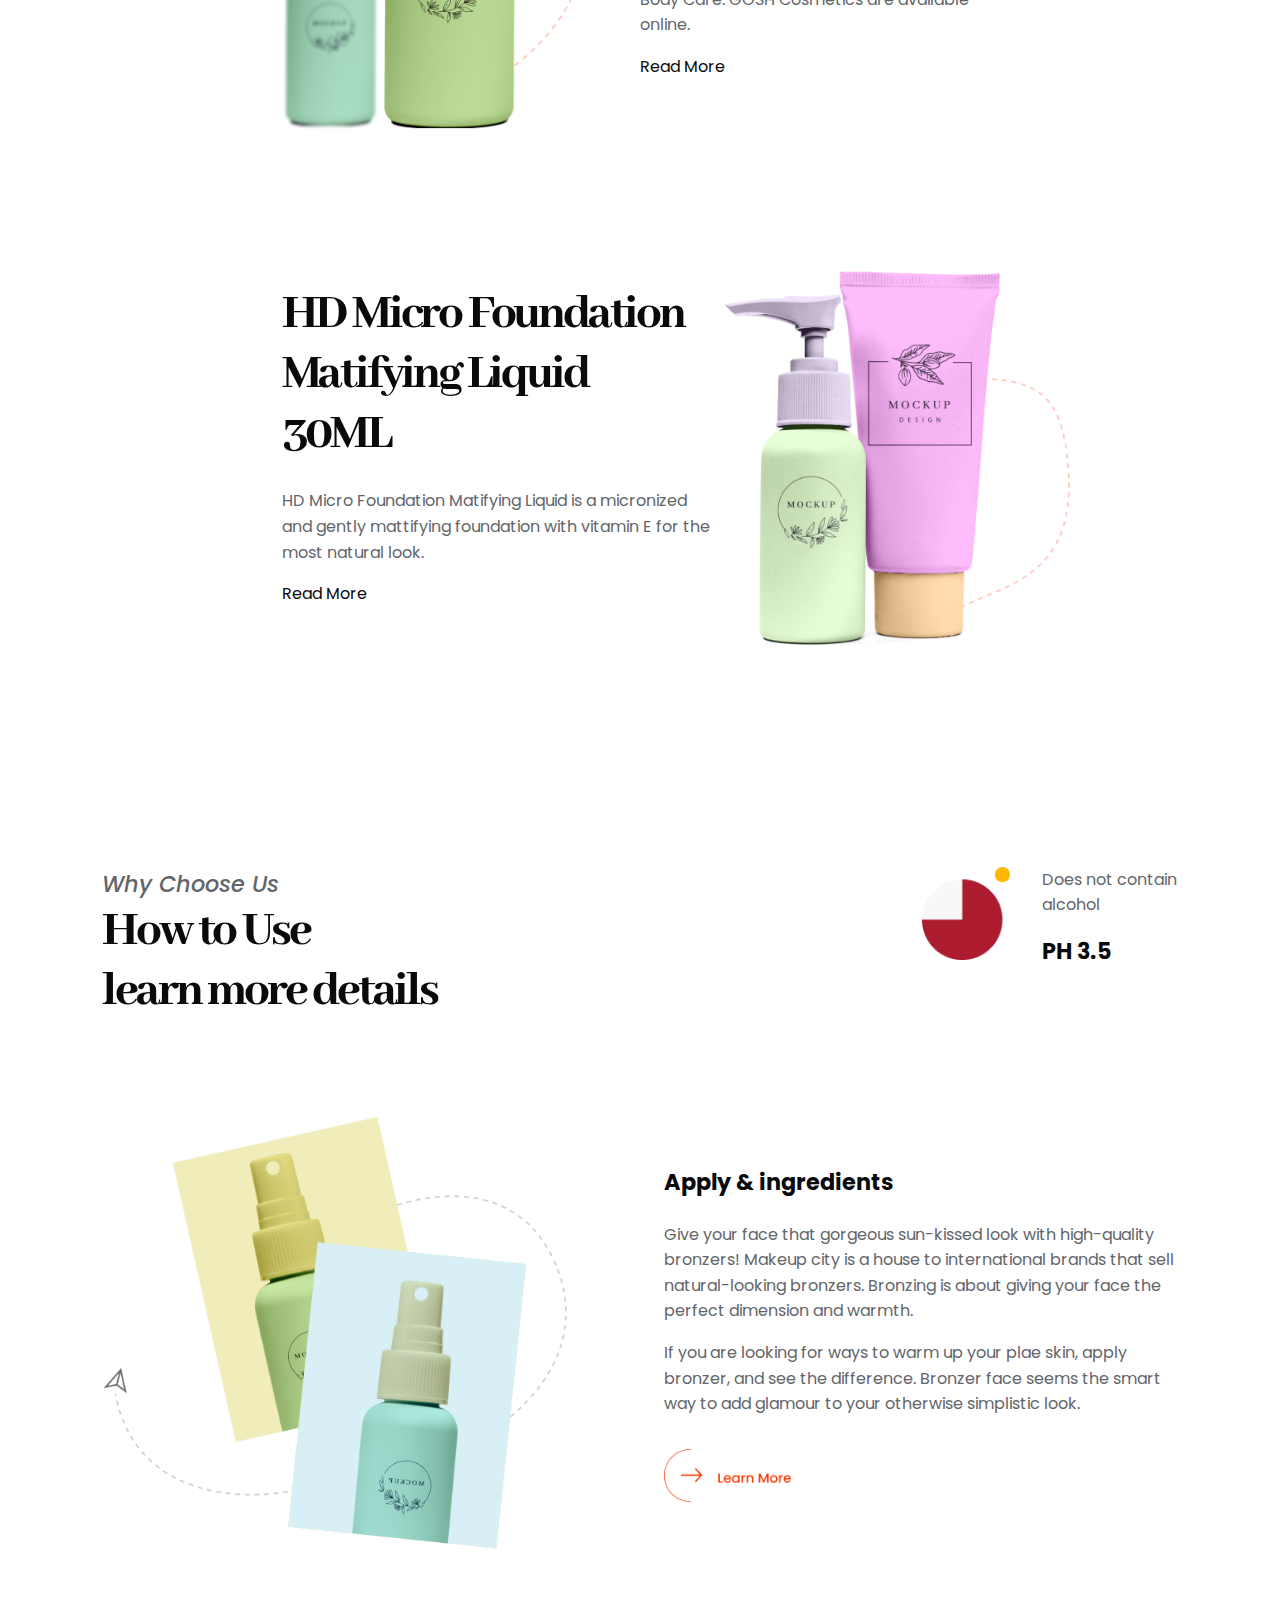
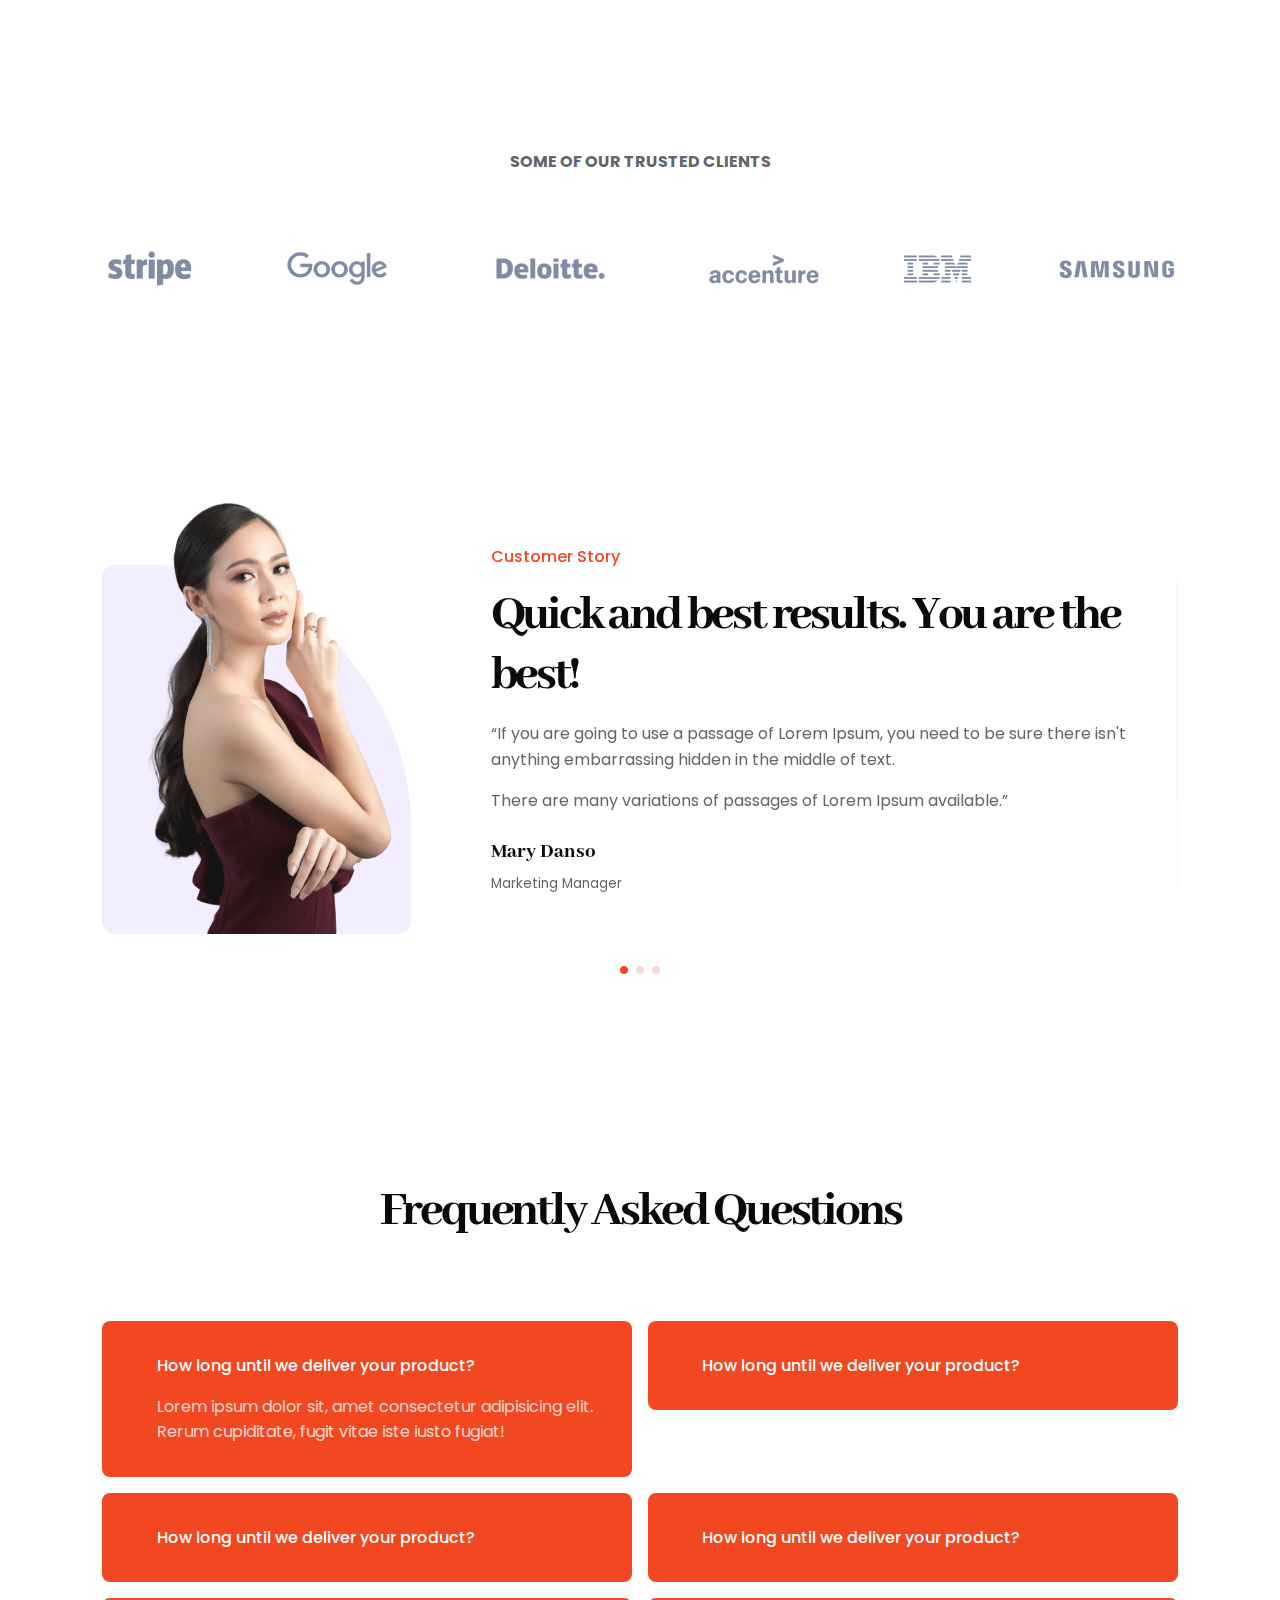
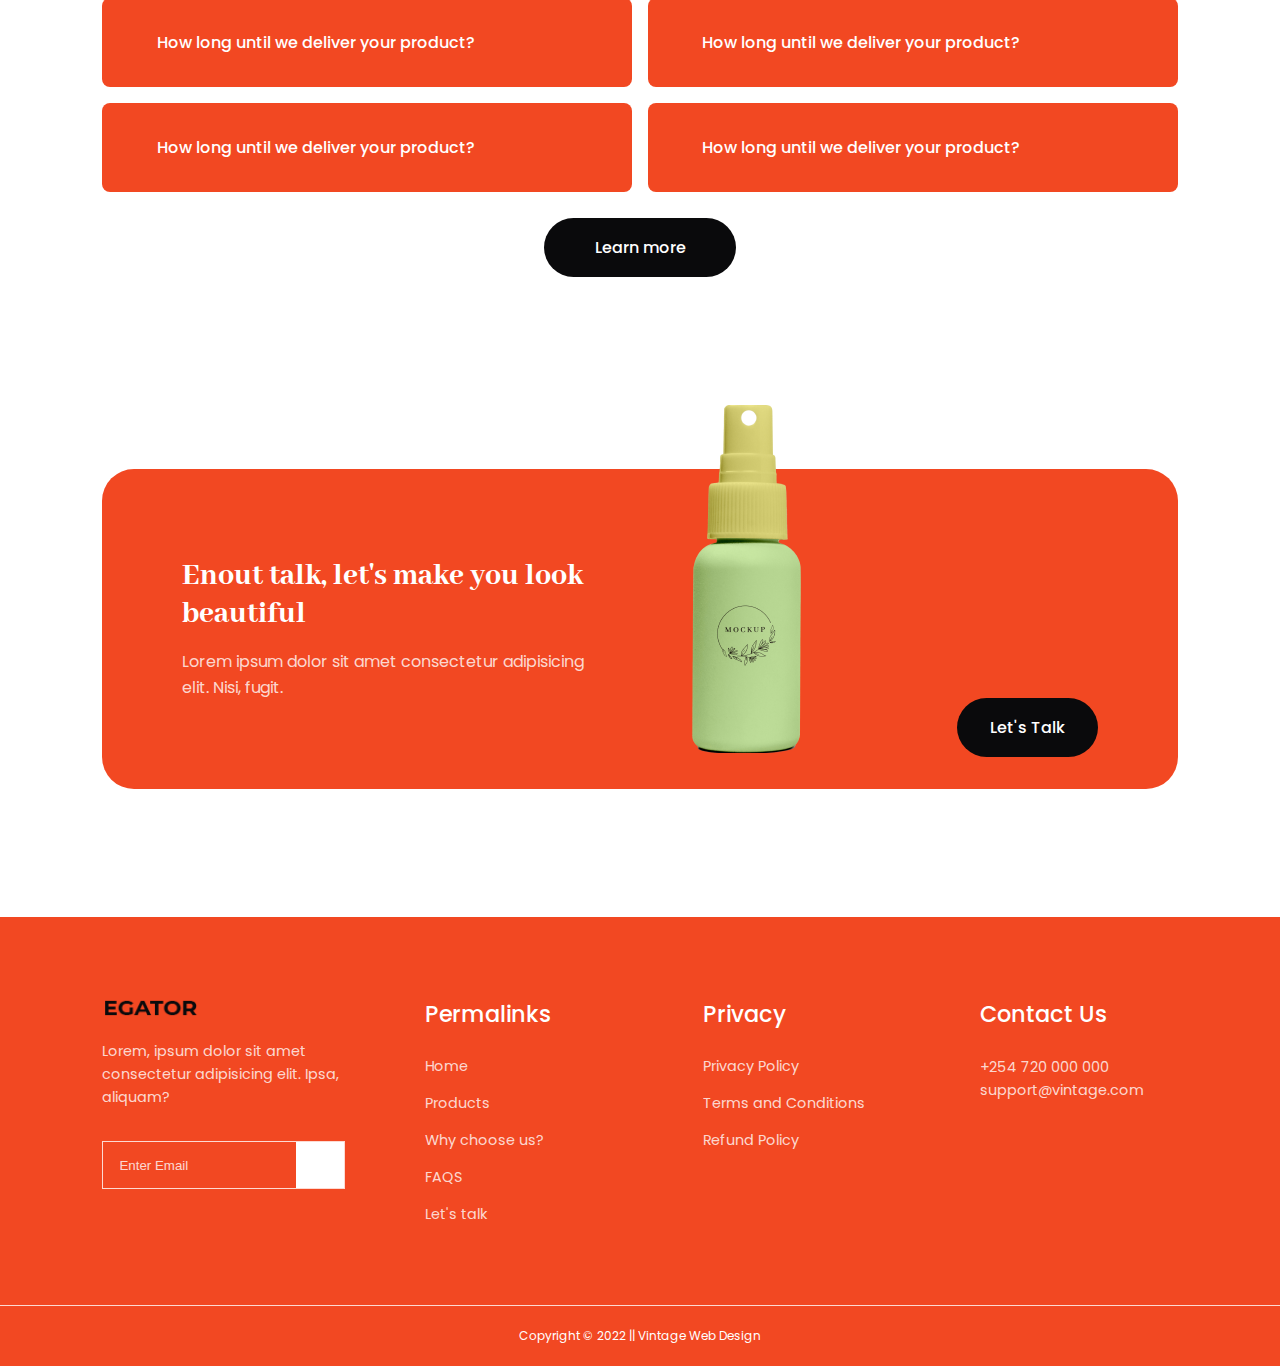
==== commit 29ea284c: "Added Javascript click event handler to toggle video display" ====
--- a/index.html
+++ b/index.html
@@ -403,14 +403,23 @@
         </div>
         <div class="f4">
           <h4>Contact Us</h4>
-          <p>
-            +254 720 000 000
-            support@vintage.com
-          </p>
+          <p>+254 720 000 000 support@vintage.com</p>
           <ul class="socials">
-            <li><a href="https://instagram.com" target="_blank"><i class="uil uil-instagram-alt"></i></a></li>
-            <li><a href="https://facebook.com" target="_blank"><i class="uil uil-facebook"></i></a></li>
-            <li><a href="https://twitter.com" target="_blank"><i class="uil uil-twitter"></i></a></li>
+            <li>
+              <a href="https://instagram.com" target="_blank"
+                ><i class="uil uil-instagram-alt"></i
+              ></a>
+            </li>
+            <li>
+              <a href="https://facebook.com" target="_blank"
+                ><i class="uil uil-facebook"></i
+              ></a>
+            </li>
+            <li>
+              <a href="https://twitter.com" target="_blank"
+                ><i class="uil uil-twitter"></i
+              ></a>
+            </li>
           </ul>
         </div>
       </div>
@@ -422,5 +431,20 @@
     <!-- ------SWIPERJS CDN----- -->
     <script src="https://cdn.jsdelivr.net/npm/swiper/swiper-bundle.min.js"></script>
     <script src="JS/main.js"></script>
+    <script>
+      // open video play
+      const showCommercialBtn = document.querySelector("#show-commercial-btn");
+      const commercial = document.querySelector("#commercial");
+      showCommercialBtn.addEventListener("click", () => {
+        commercial.style.display = "grid";
+      });
+
+      // close video
+      document.body.addEventListener("click", (e) => {
+        if (e.target.id === "commercial") {
+          commercial.style.display = "none";
+        }
+      });
+    </script>
   </body>
 </html>
--- a/CSS/styles.css
+++ b/CSS/styles.css
@@ -434,4 +434,84 @@
 }
 section#cta .container .btn{
   align-self: flex-end;
-}+}
+
+/* -----FOOTER---- */
+footer{
+  background: var(--color-primary);
+  margin-top: 8rem;
+  padding-top: 5rem;
+  font-size: 0.9rem;
+  color: var(--color-light);
+}
+footer .container{
+  display: grid;
+  grid-template-columns: repeat(4, 1fr);
+  gap: 5rem;
+  justify-content: space-between;
+}
+footer .container h4 {
+  color: var(--color-white);
+  margin-bottom: 1.6rem;
+}
+footer .container .f1 .logo{
+  width: 6rem;
+}
+footer .container .f1 p{
+  margin: 1rem 0 2rem;
+}
+footer .container .f1 .subscribe{
+  border: 1px solid var(--color-light);
+  display: flex;
+  align-items: center;
+  justify-content: space-between;
+  height: 3rem;
+}
+footer .container .f1 .subscribe input{
+  background: transparent;
+  color: var(--color-white);
+  margin-left: 1rem;
+
+}
+footer .container .f1 .subscribe input::placeholder{
+  color: var(--color-light);
+}
+footer .container .f1 .subscribe button{
+  background: var(--color-white);
+  color: var(--color-black);
+  transition: all 300ms ease;
+  width: 3rem;
+  height: 100%;
+  font-size: 1.3rem;
+}
+footer .container .f1 .subscribe button:hover{
+  background: var(--color-light);
+  color: var(--color-primary);
+  cursor: pointer;
+}
+footer .container ul li{
+  margin-bottom: 1rem;
+}
+footer .container ul li a{
+  color: var(--color-light);
+}
+footer .container ul li a:hover{
+  color: var(--color-white);
+  text-decoration: underline;
+}
+footer .container .f4 p{
+  margin-bottom: 1.6rem;
+}
+footer .container .socials{
+  display: flex;
+  gap: 1rem;
+  font-size: 1.4rem;
+}
+footer .copyright{
+  text-align: center;
+  margin-top: 4rem;
+  padding: 1.2rem 0;
+  color: var(--color-white);
+  border-top: 1px solid var(--color-light);
+}
+
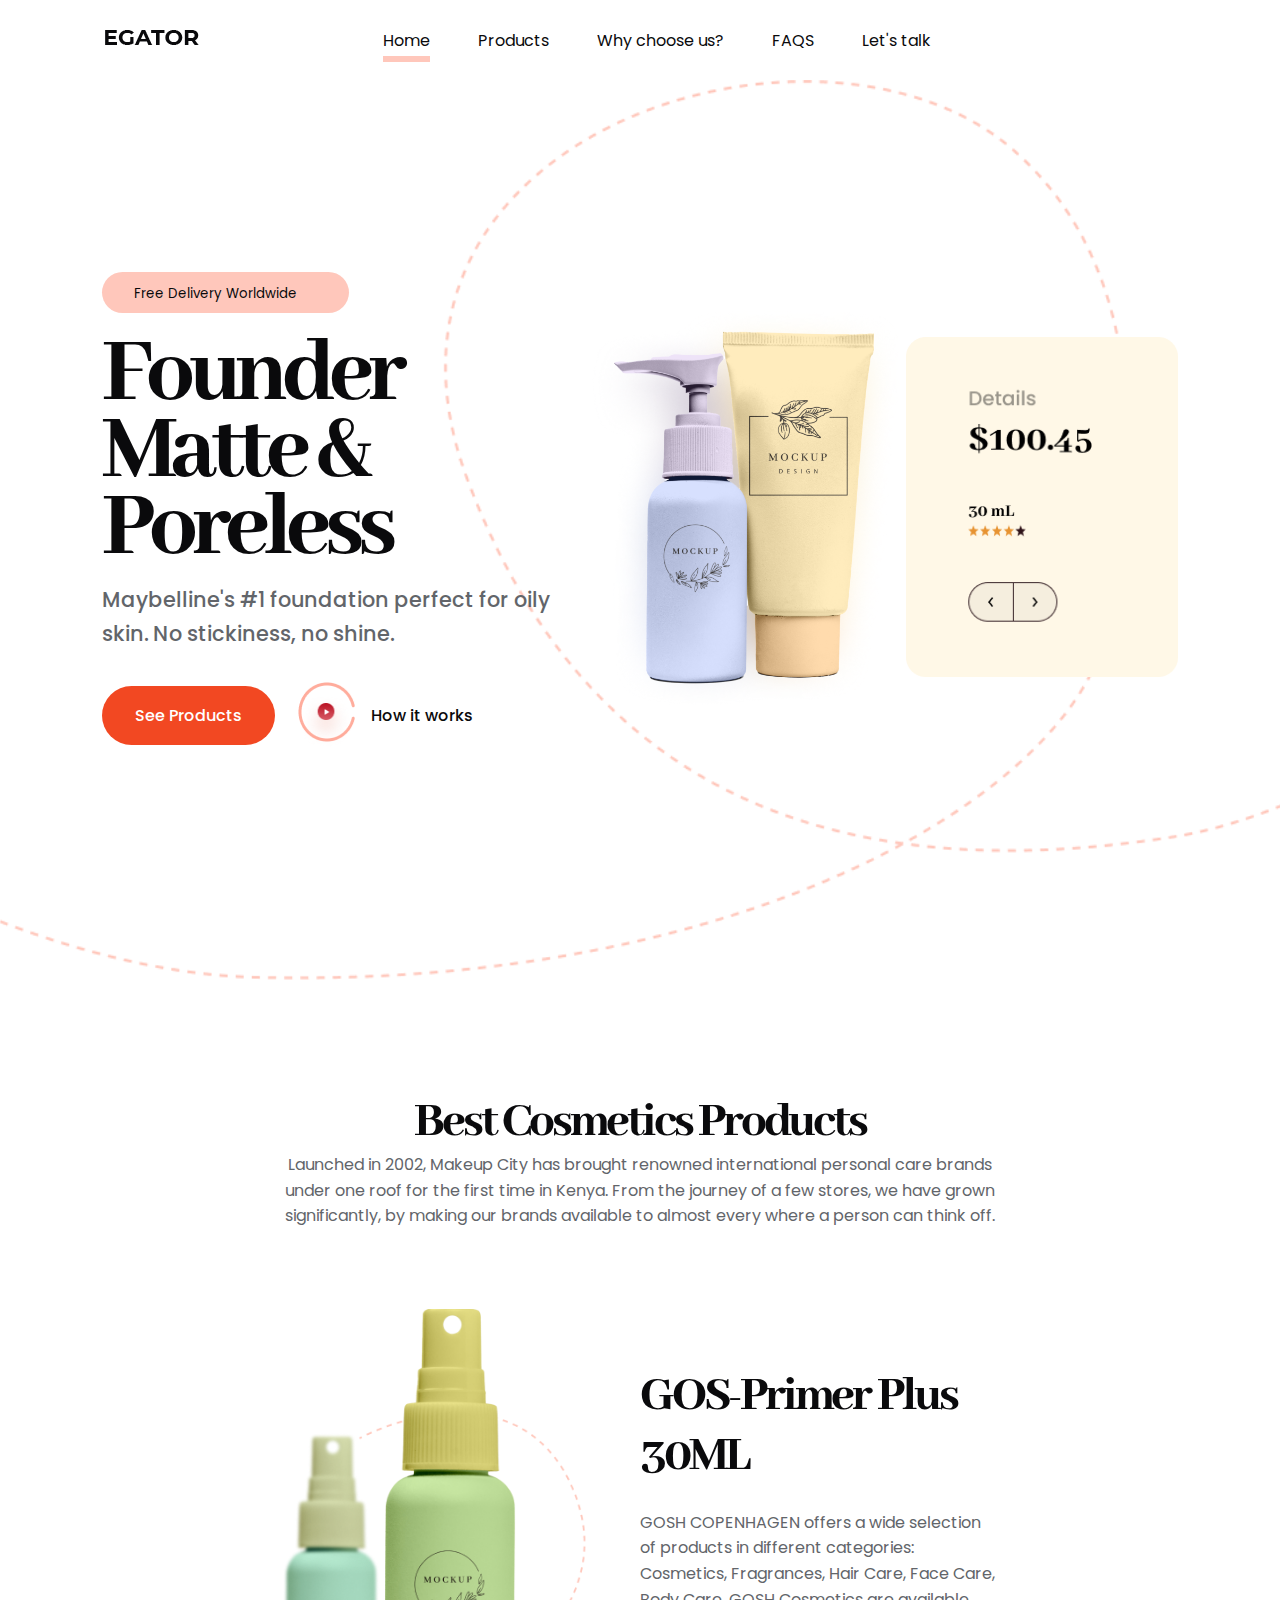
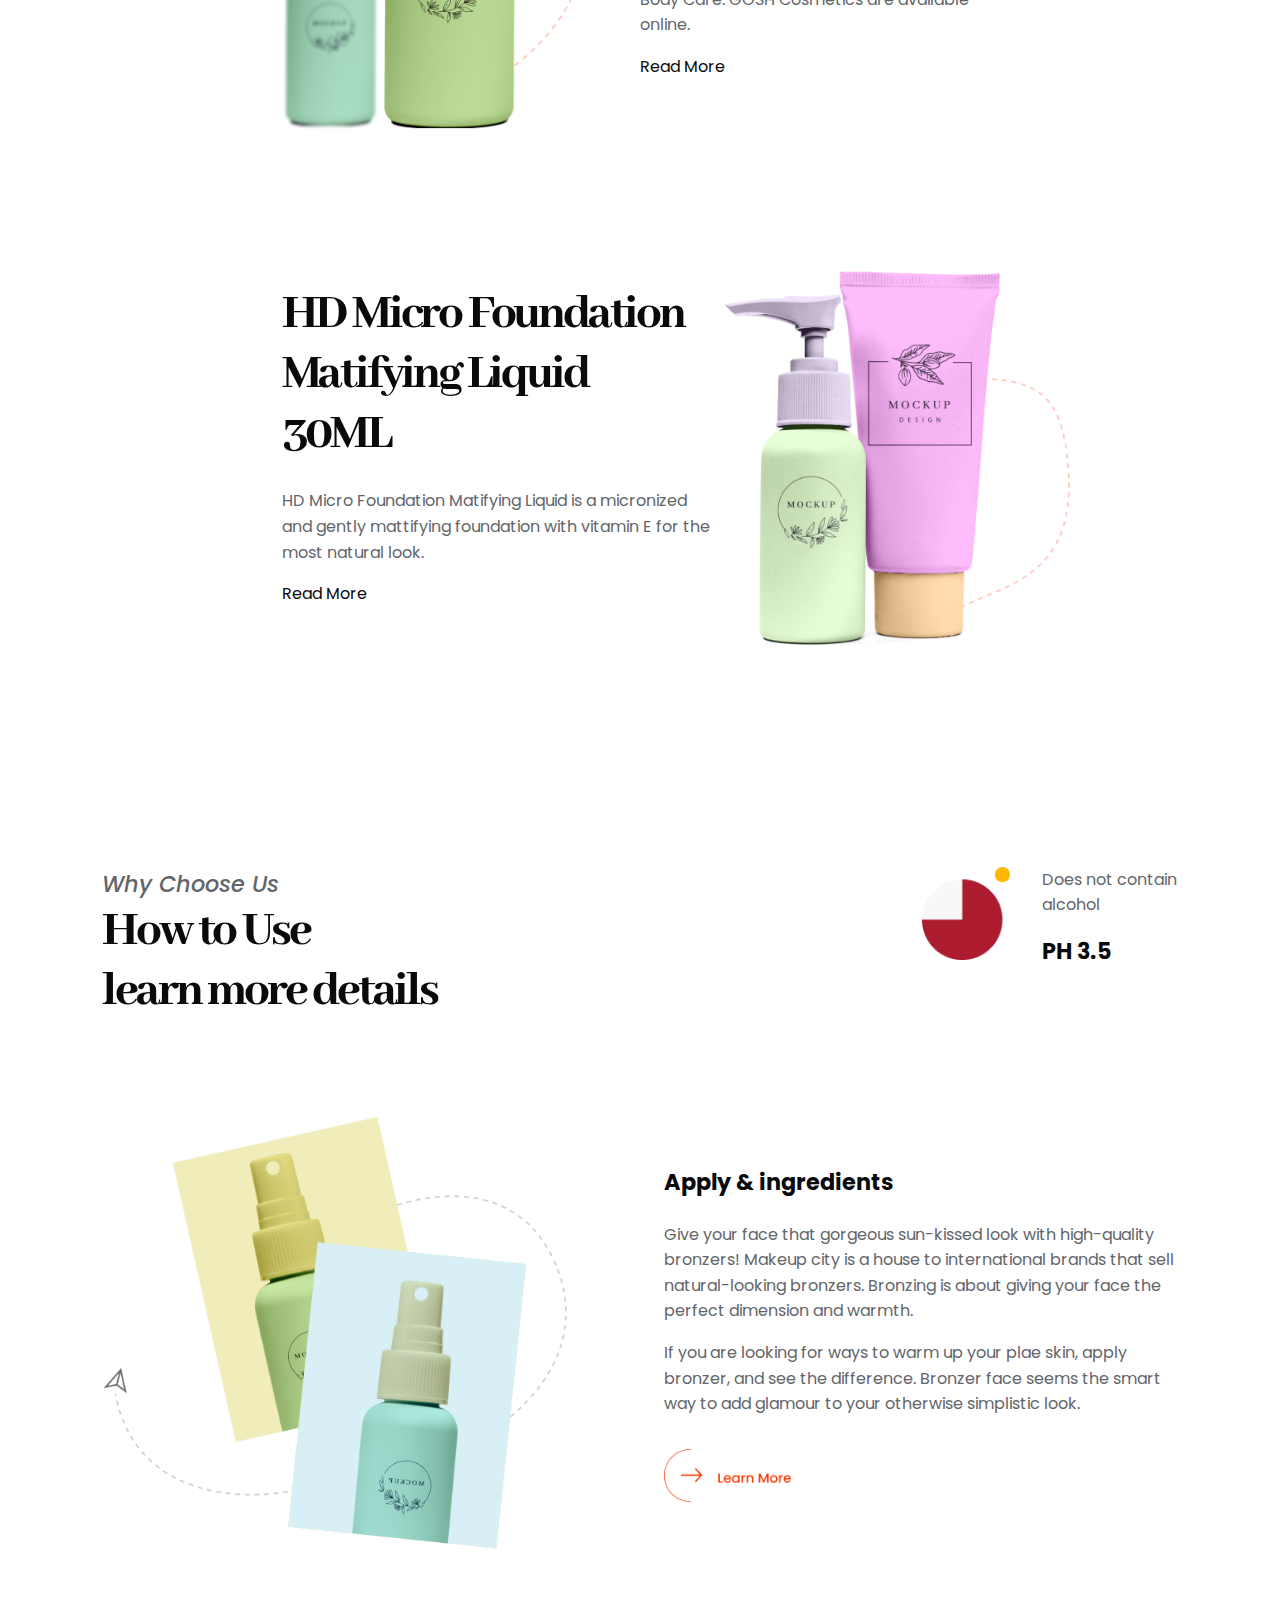
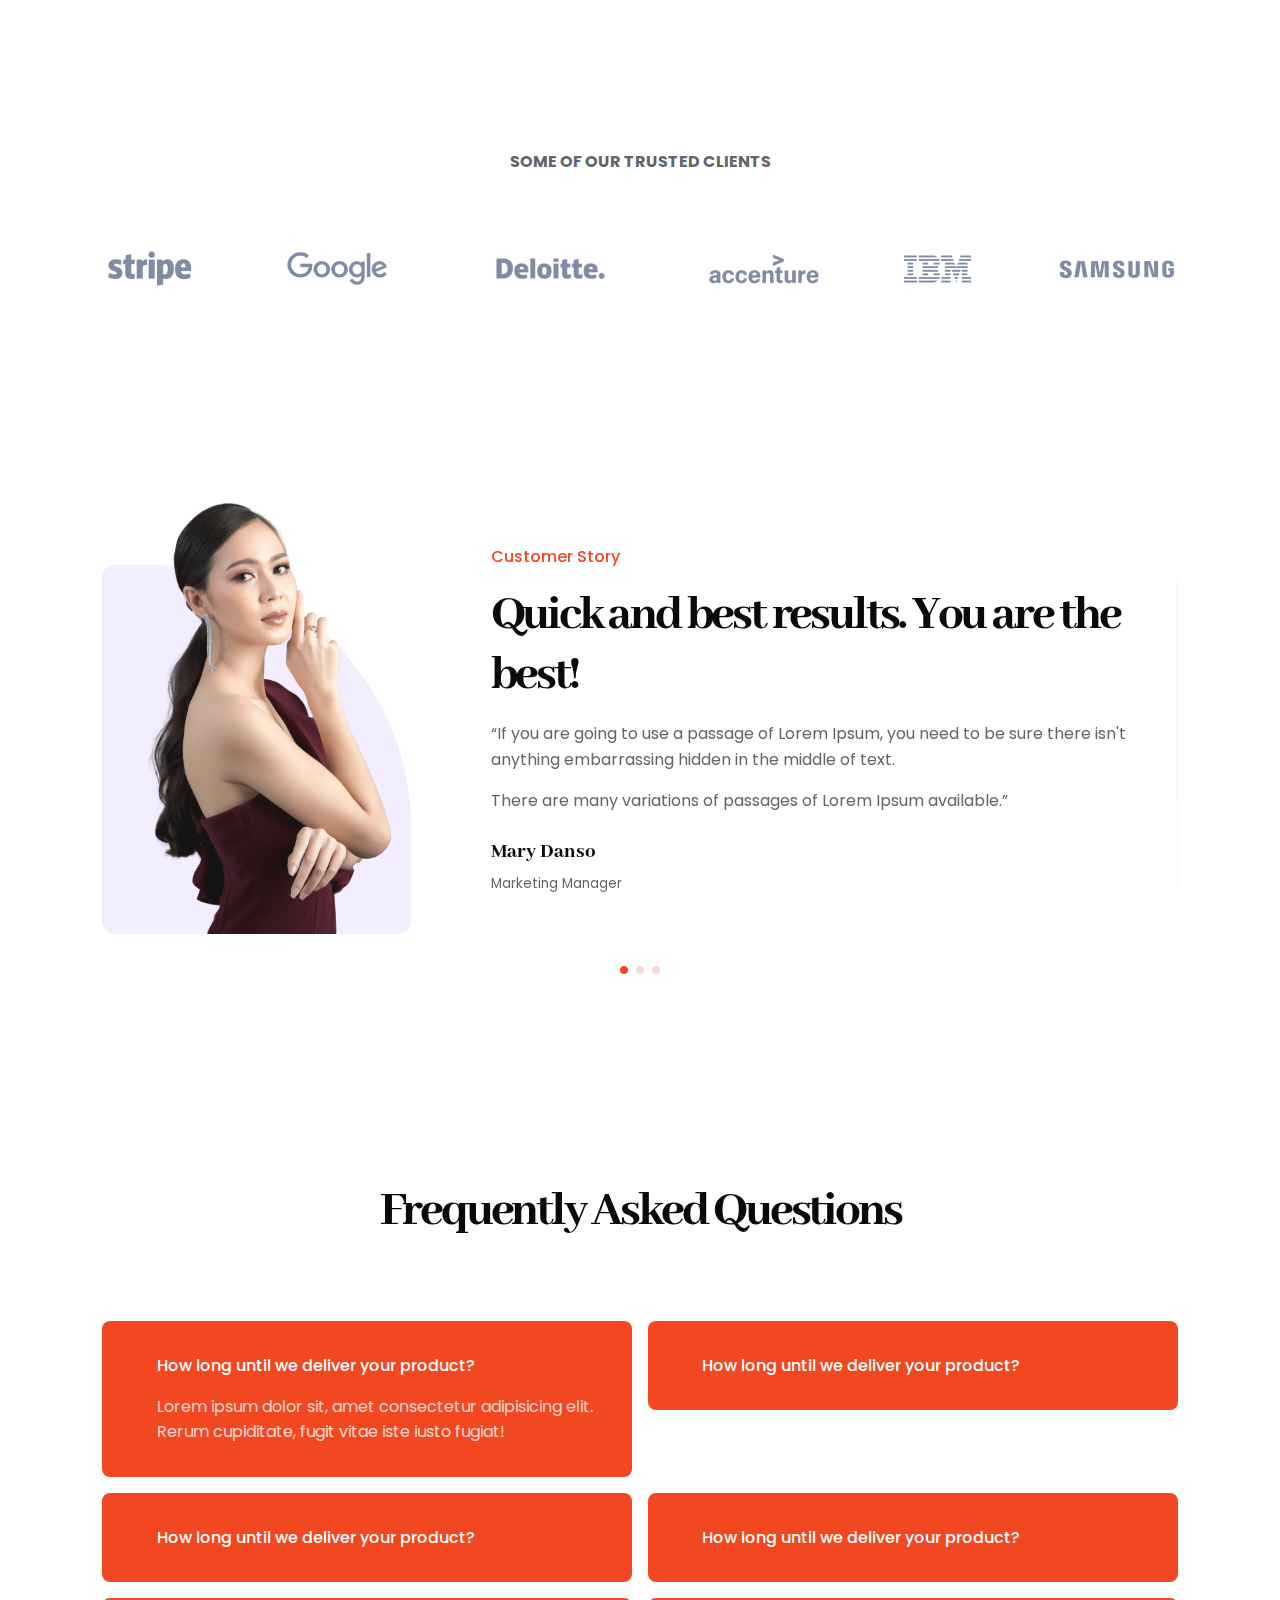
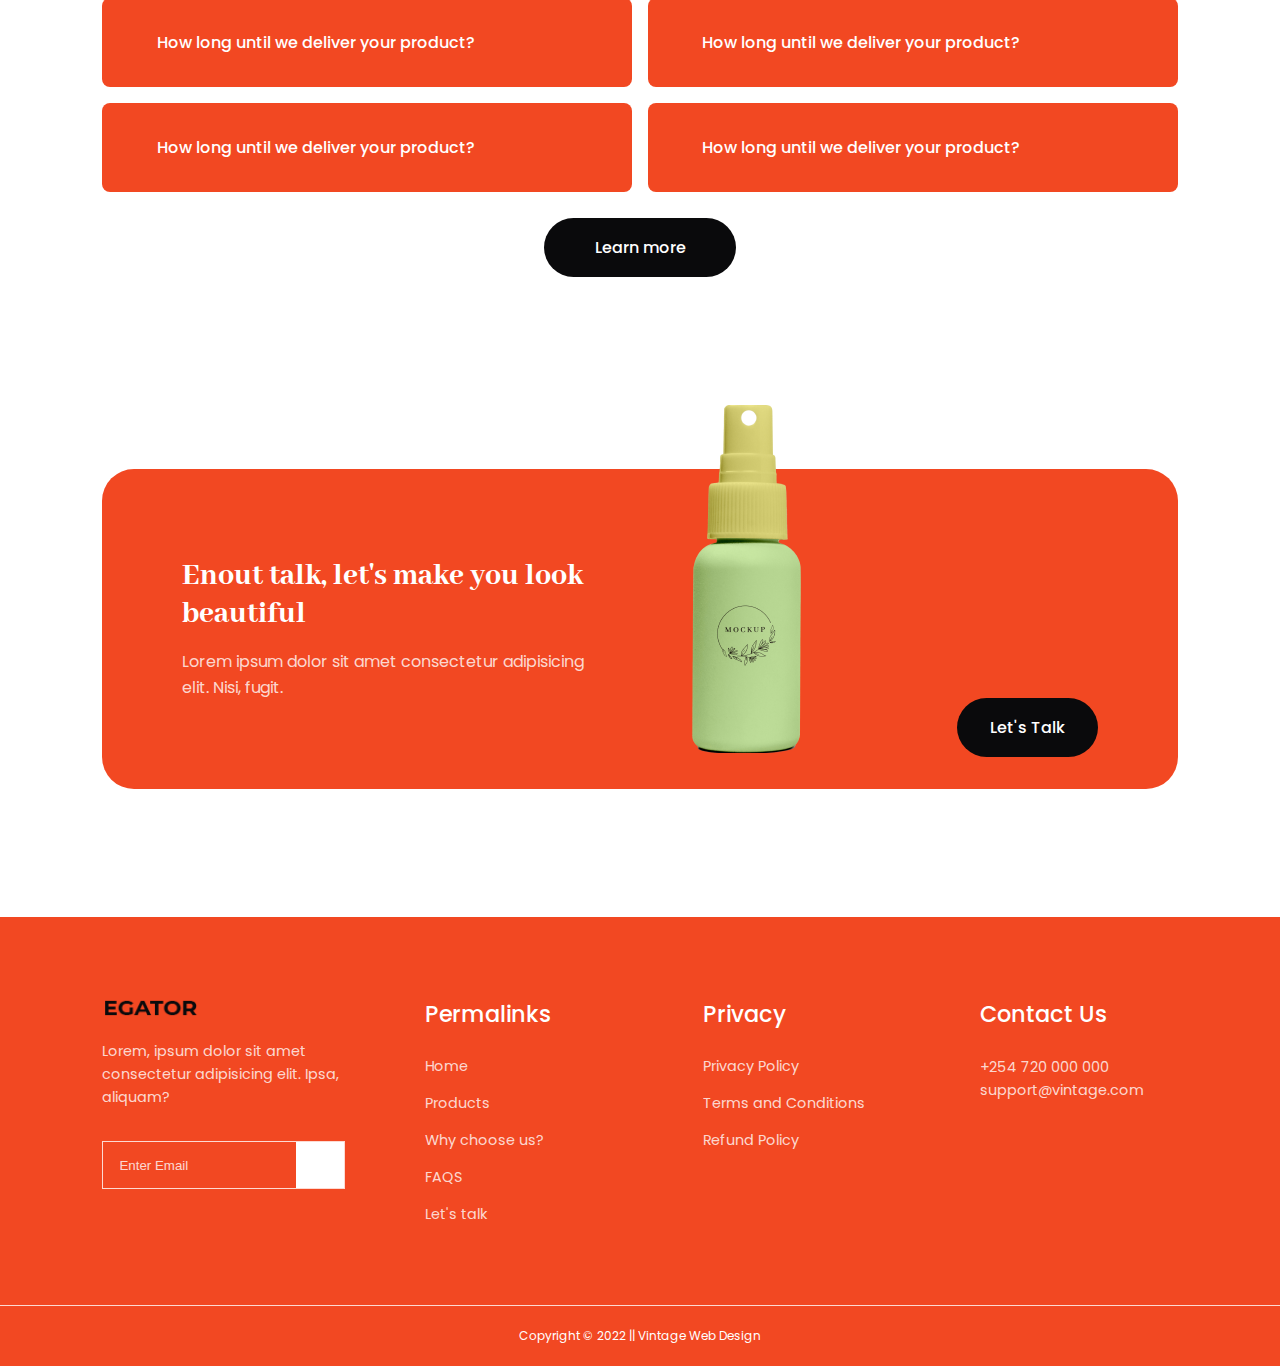
==== commit 3e5507a1: "Finished" ====
--- a/index.html
+++ b/index.html
@@ -51,7 +51,7 @@
           <a><i class="uil uil-user"></i></a>
         </div>
         <button id="menu-btn"><i class="uil uil-bars"></i></button>
-        <button class="close-btn"><i class="uil uil-multiply"></i></button>
+        <button id="close-btn"><i class="uil uil-multiply"></i></button>
       </div>
     </nav>
     <!-- -------NAVBAR END-------- -->
--- a/CSS/styles.css
+++ b/CSS/styles.css
@@ -122,6 +122,10 @@
   position: fixed;
   z-index: 2;
   background: #fff;
+  /* box-shadow: 0 1rem 1rem rgba(0,0,0,0.1); */
+}
+.window-scroll{
+  background: var(--color-primary);
   box-shadow: 0 1rem 1rem rgba(0,0,0,0.1);
 }
 nav button {
@@ -515,3 +519,255 @@
   border-top: 1px solid var(--color-light);
 }
 
+
+/* ----------MEDIA QUAERIES (TABLETS)---------- */
+@media screen and (max-width: 1024px){
+  h1{
+    font-size: 4.4rem;
+    letter-spacing: 1px;
+  }
+  h2{
+    font-size: 2.7rem;
+    letter-spacing: -1px;
+  }
+  h3{
+    font-size: 2.2rem;
+  }
+  h4{
+    font-size: 1.2rem;
+  }
+  h5{
+    font-size: 0.9rem;
+  }
+  p{
+    line-height: 1.6rem;
+    font-size: 0.9rem ;
+  }
+  .container{
+    width: var(--mobile-width);
+  }
+  section{
+    overflow-x: hidden;
+  }
+
+  /* ---------NAVBAR---- */
+  nav .container{
+    width: 100%;
+  }
+  nav .container .logo{
+    margin-left: 1rem;
+  }
+  nav .container ul{
+    position: fixed;
+    top: 0;
+    left: 0;
+    flex-direction: column;
+    width: 16rem;
+    height: 100vh;
+    background: var(--color-primary);
+    box-shadow: 1rem 0 2rem rgba(0,0,0,0.2);
+    z-index: 3;
+    display: none;
+  }
+  nav .container ul li{
+    height: 4.6rem;
+    display: flex;
+    align-items: center;
+  }
+  nav .container ul li a{
+    width: 100%;
+    padding: 0 0 1rem 2rem;
+  }
+  nav .container ul li a:hover{
+    padding-left: 3rem;
+  }
+  nav button{
+    display: inline-block;
+    cursor: pointer;
+    background: transparent;
+    color: var(--color-black);
+    margin-right: 2rem;
+    font-size: 1.6rem;
+  }
+  nav button#close-btn{
+    display: none;
+  }
+
+  /* ------HEADER------ */
+
+  header{
+    top: 7rem;
+    height: 100%;
+  }
+  header .container{
+    grid-template-columns: repeat(2, 1fr);
+    gap: 0;
+    margin-top: 0;
+  }
+  header .container .details{
+    display: none;
+  }
+
+  /* ----PRODUCTS---- */
+  section#products .container{
+    width: var(--mobile-width);
+  }
+  /* -----FAQS---- */
+  section#faqs h2{
+    margin-bottom: 3rem;
+  }
+  section#faqs .content{
+    grid-template-columns: 1fr;
+  }
+  section#faqs .content article{
+    padding: 1.5rem;
+  }
+  /* -----CTA------ */
+  section#cta .container{
+    padding:4rem 2rem;
+  }
+  section#cta .info{
+    width: 56%;
+    align-self: flex-start;
+  }
+  section#cta .image{
+    position: absolute;
+    right: 11rem;
+  }
+  section#cta .container .btn{
+    z-index: 1;
+  }
+  footer .container{
+    grid-template-columns: repeat(2, 1fr);
+  }
+}
+
+/* -------MEDIA QUERY (MOBILE)------ */
+@media screen and (max-width: 600px){
+  h1{
+    font-size: 3.4rem;
+  }
+  h2{
+    font-size: 2.4rem;
+  }
+  h3{
+    font-size: 1.6rem;
+  }
+  h4{
+    font-size: 0.96rem;
+  }
+  h5{
+    font-size: 02.7rem;
+  }
+  p{
+    font-size: 0.84rem;
+  }
+  section{
+    padding-top: 8rem;
+  }
+  /* ----NAVBAR------ */
+  nav .container .icons{
+    gap: 1rem;
+  }
+  /* ----HEADER------- */
+  header .container{
+    grid-template-columns: 1fr;
+    text-align: center;
+
+  }
+  header .delivery {
+    display: none;
+  }
+  header .container .info p{
+    font-size: 1rem;
+  }
+  header .container .cta{
+    flex-direction: column;
+    margin-top: 1.4rem;
+    gap: 1rem;
+  }
+  header .container .header-img{
+    grid-row: 1;
+    width: 60vw;
+    margin: 0 auto;
+  }
+
+  /* ----COMMERCIAL---- */
+  section#commercial .container{
+    width: var(--mobile-width);
+    margin: 0 auto;
+  }
+  /* ---PRODUCTS----- */
+
+  section#products{
+    margin-top: 4rem;
+  }
+  section#products .container article{
+    grid-template-columns: 1fr;
+    text-align: center;
+    gap: 1.4rem;
+  }
+  section#products .container article p{
+    margin: 1rem 0;
+  }
+  section#products .container article .image{
+    width: 100%;
+    padding-left: 5rem;
+  }
+
+  /* ------WHY CHOOSE US---- */
+  section#why-choose-us .container .head .right{
+    display: none;
+  }
+  section#why-choose-us .container article{
+    grid-template-columns: 1fr;
+    gap: 1rem;
+    text-align: center;
+  }
+  /* ------trusted clients--- */
+  section#trusted-clients{
+    display: none;
+  }
+  /* ------TESTIMONIALS----- */
+  .swiper-slide{
+    flex-direction: column;
+    gap: 2rem;
+  }
+
+  /* ----CTA----- */
+  section#cta .container{
+    flex-direction: column;
+    height: fit-content;
+    padding: 2rem;
+  }
+  section#cta .container .info{
+    width: 100%;
+  }
+  section#cta .info h3{
+    font-size: 2.3rem;
+  }
+  section#cta .container .info p{
+    font-size: 1rem;
+  }
+  section#cta .container .image{
+    position: relative;
+    top: 2rem;
+    right: 30%;
+  }
+  /* ---FOOTER--- */
+  footer .container{
+    grid-template-columns: 1fr;
+    gap: 3rem;
+    text-align: center;
+  }
+  footer .container .logo{
+    margin: 0 auto;
+  }
+  footer .socials {
+    justify-content: center;
+  }
+  footer .socials i{
+    font-size: 1.5rem;
+  }
+
+}
